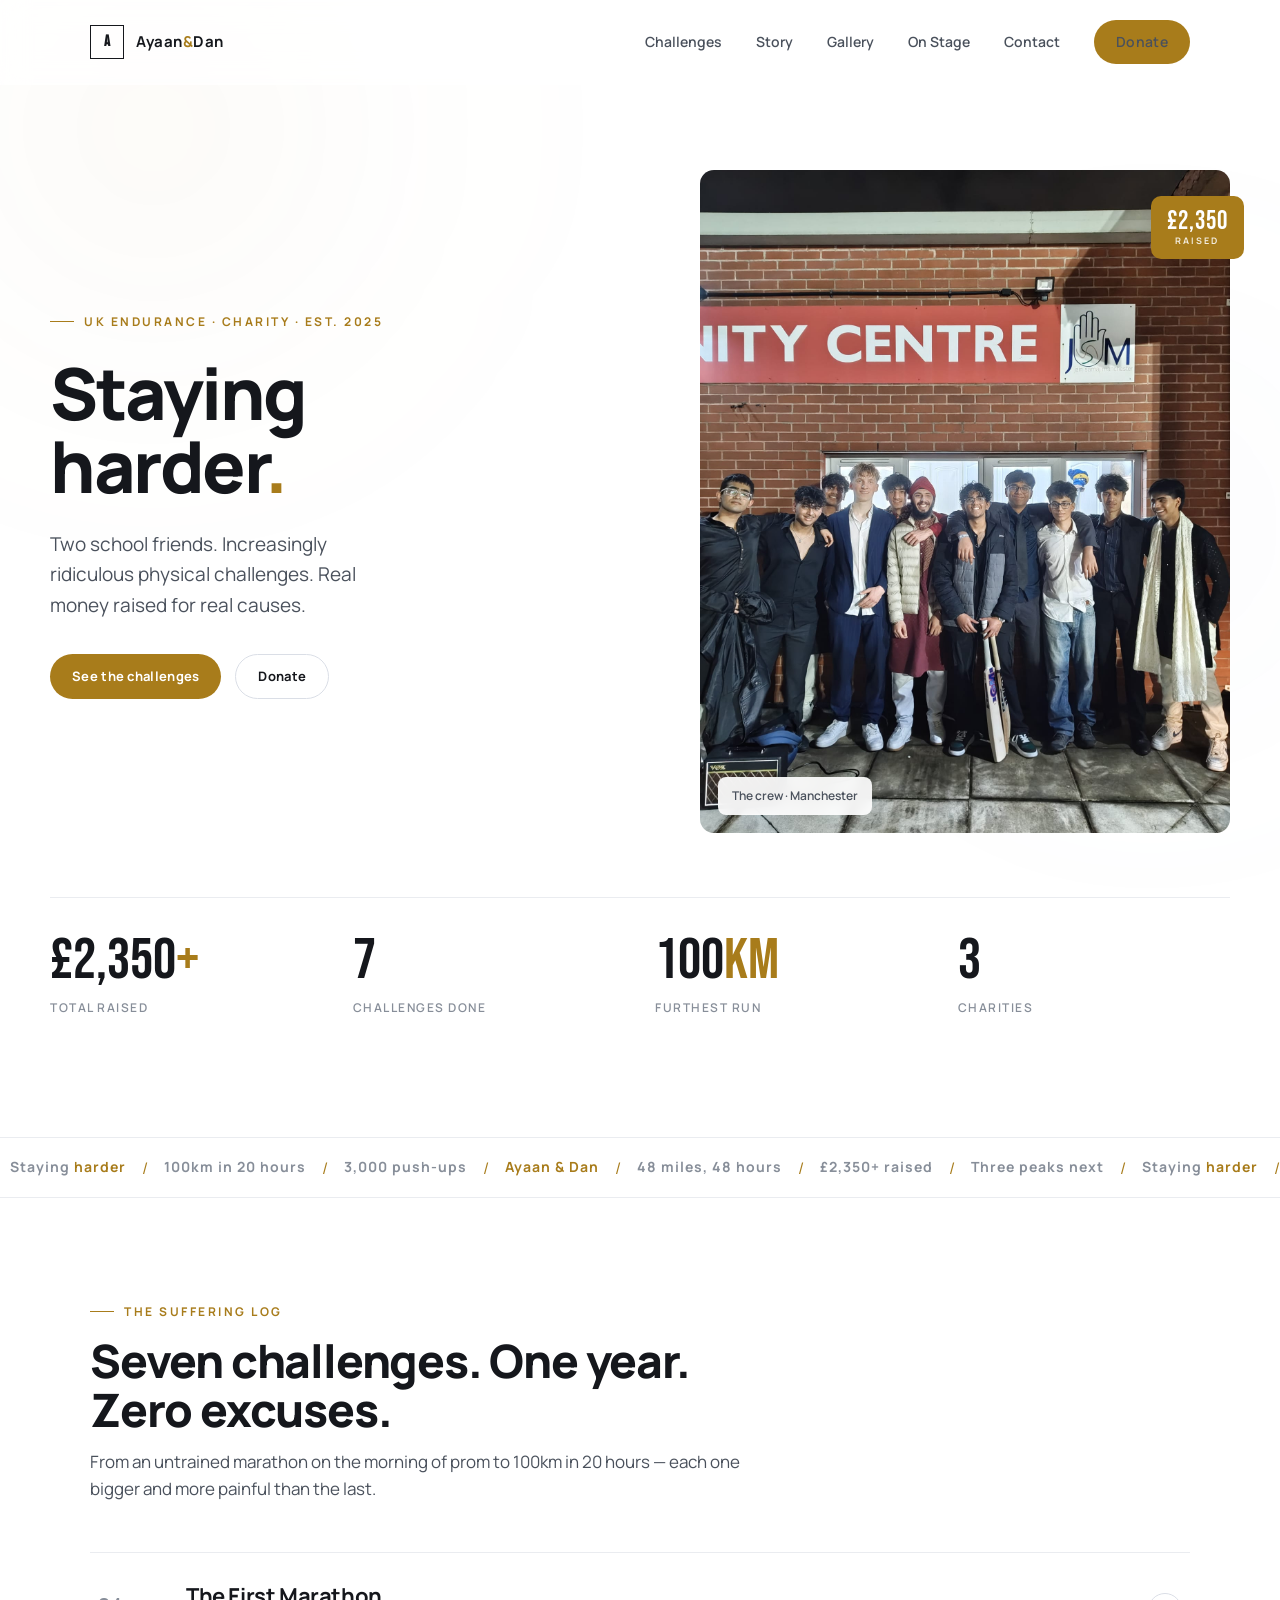
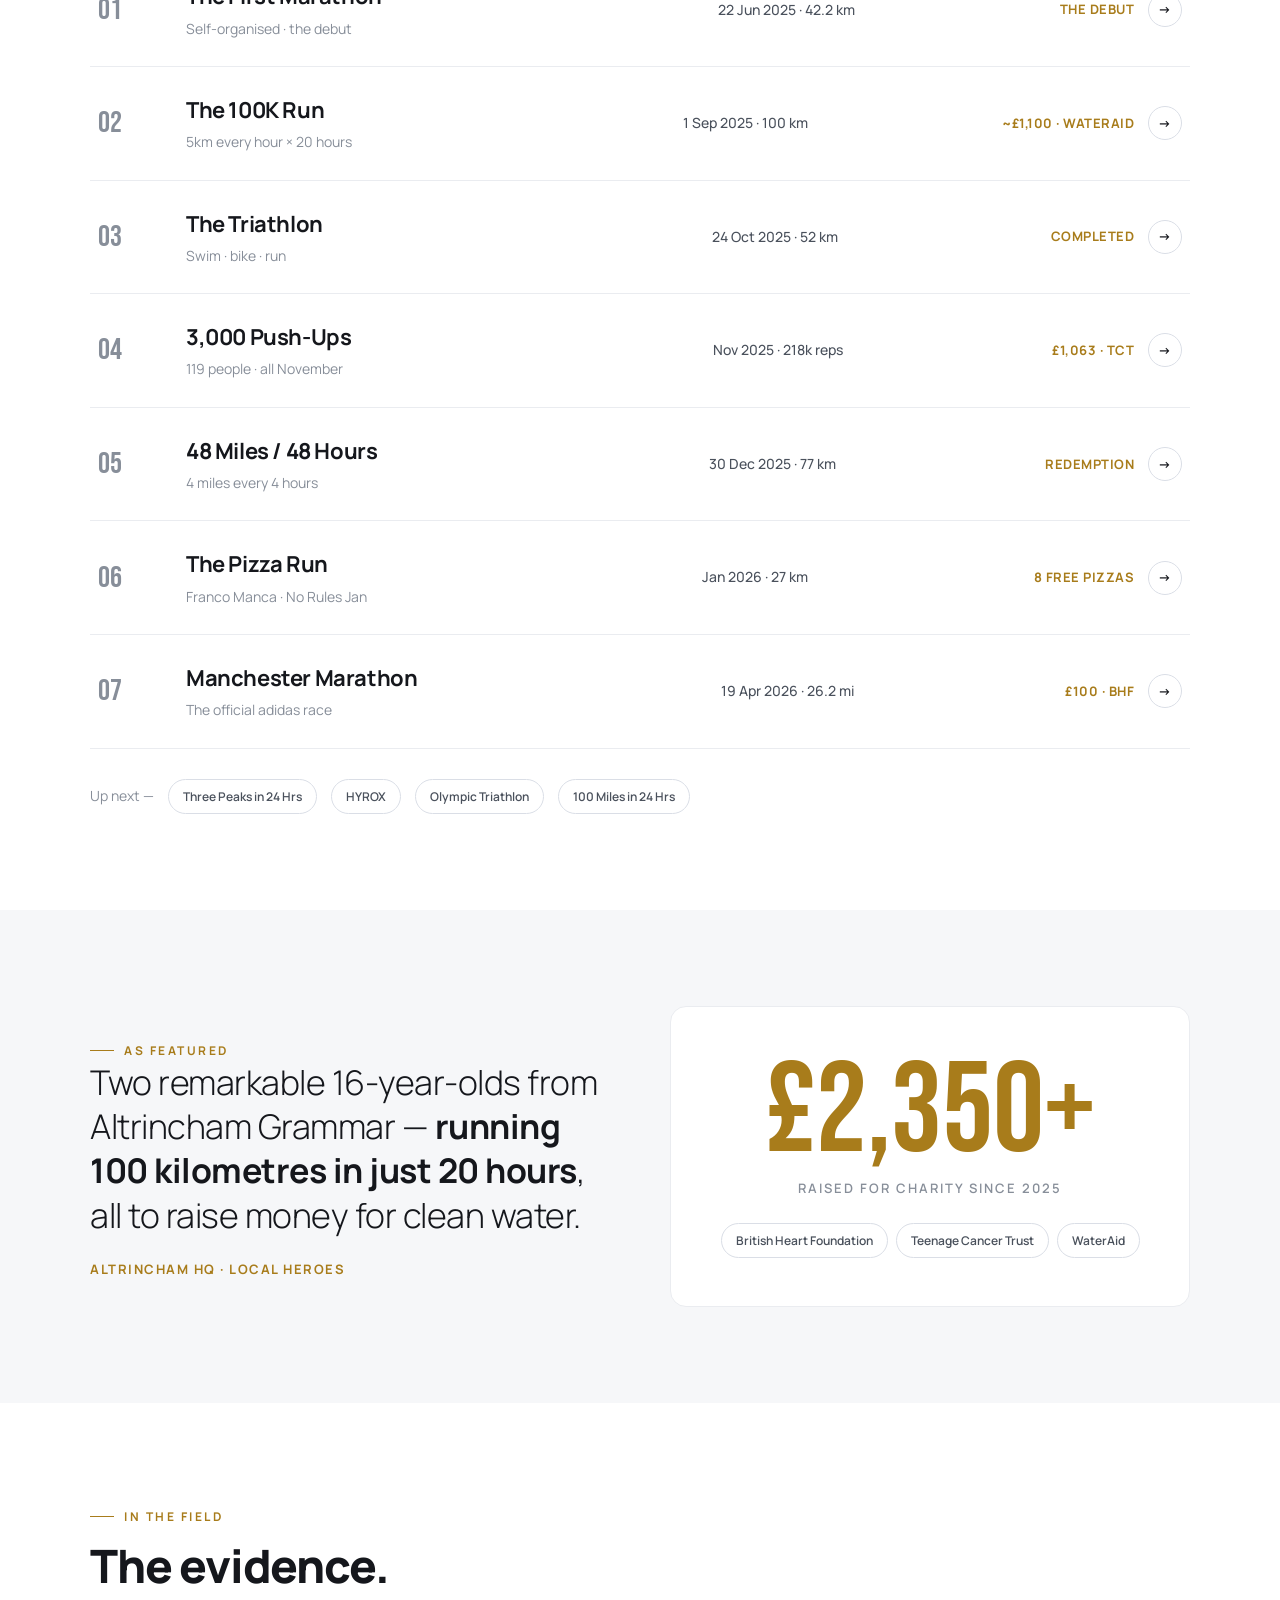
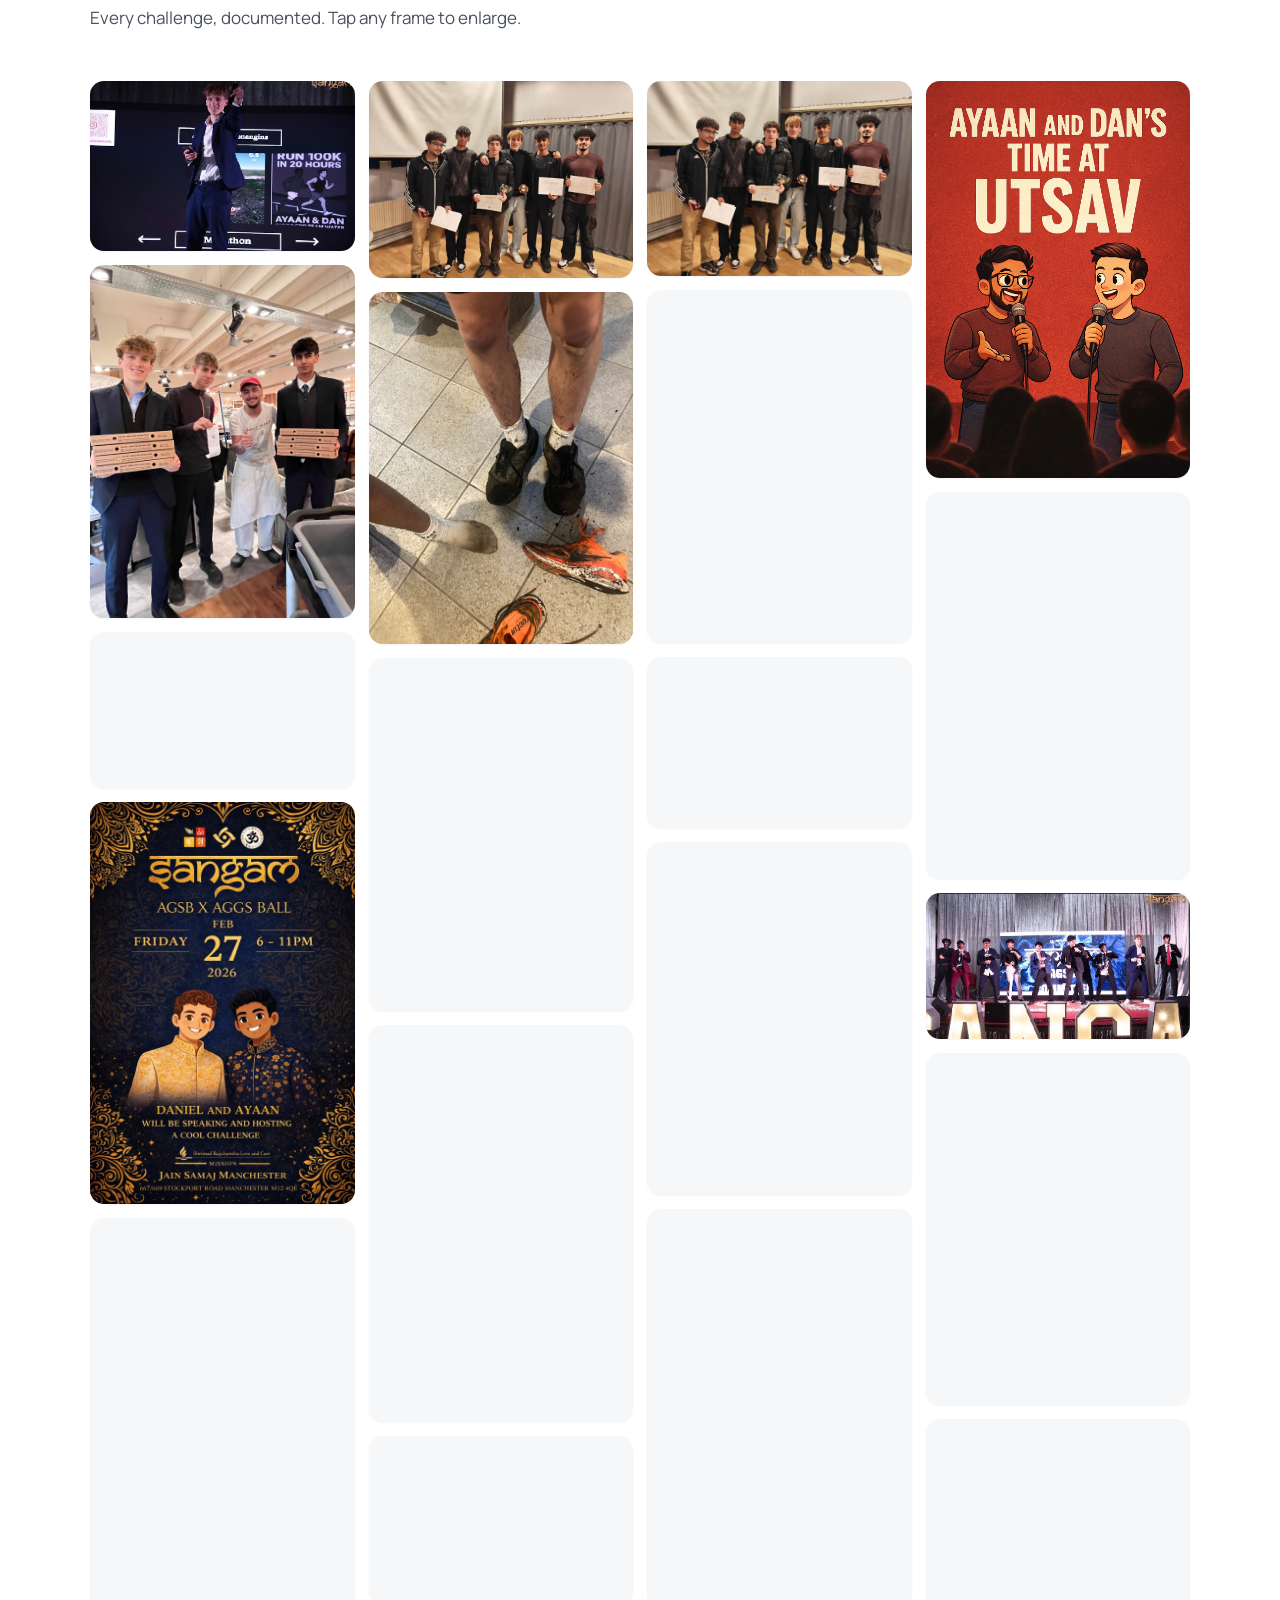
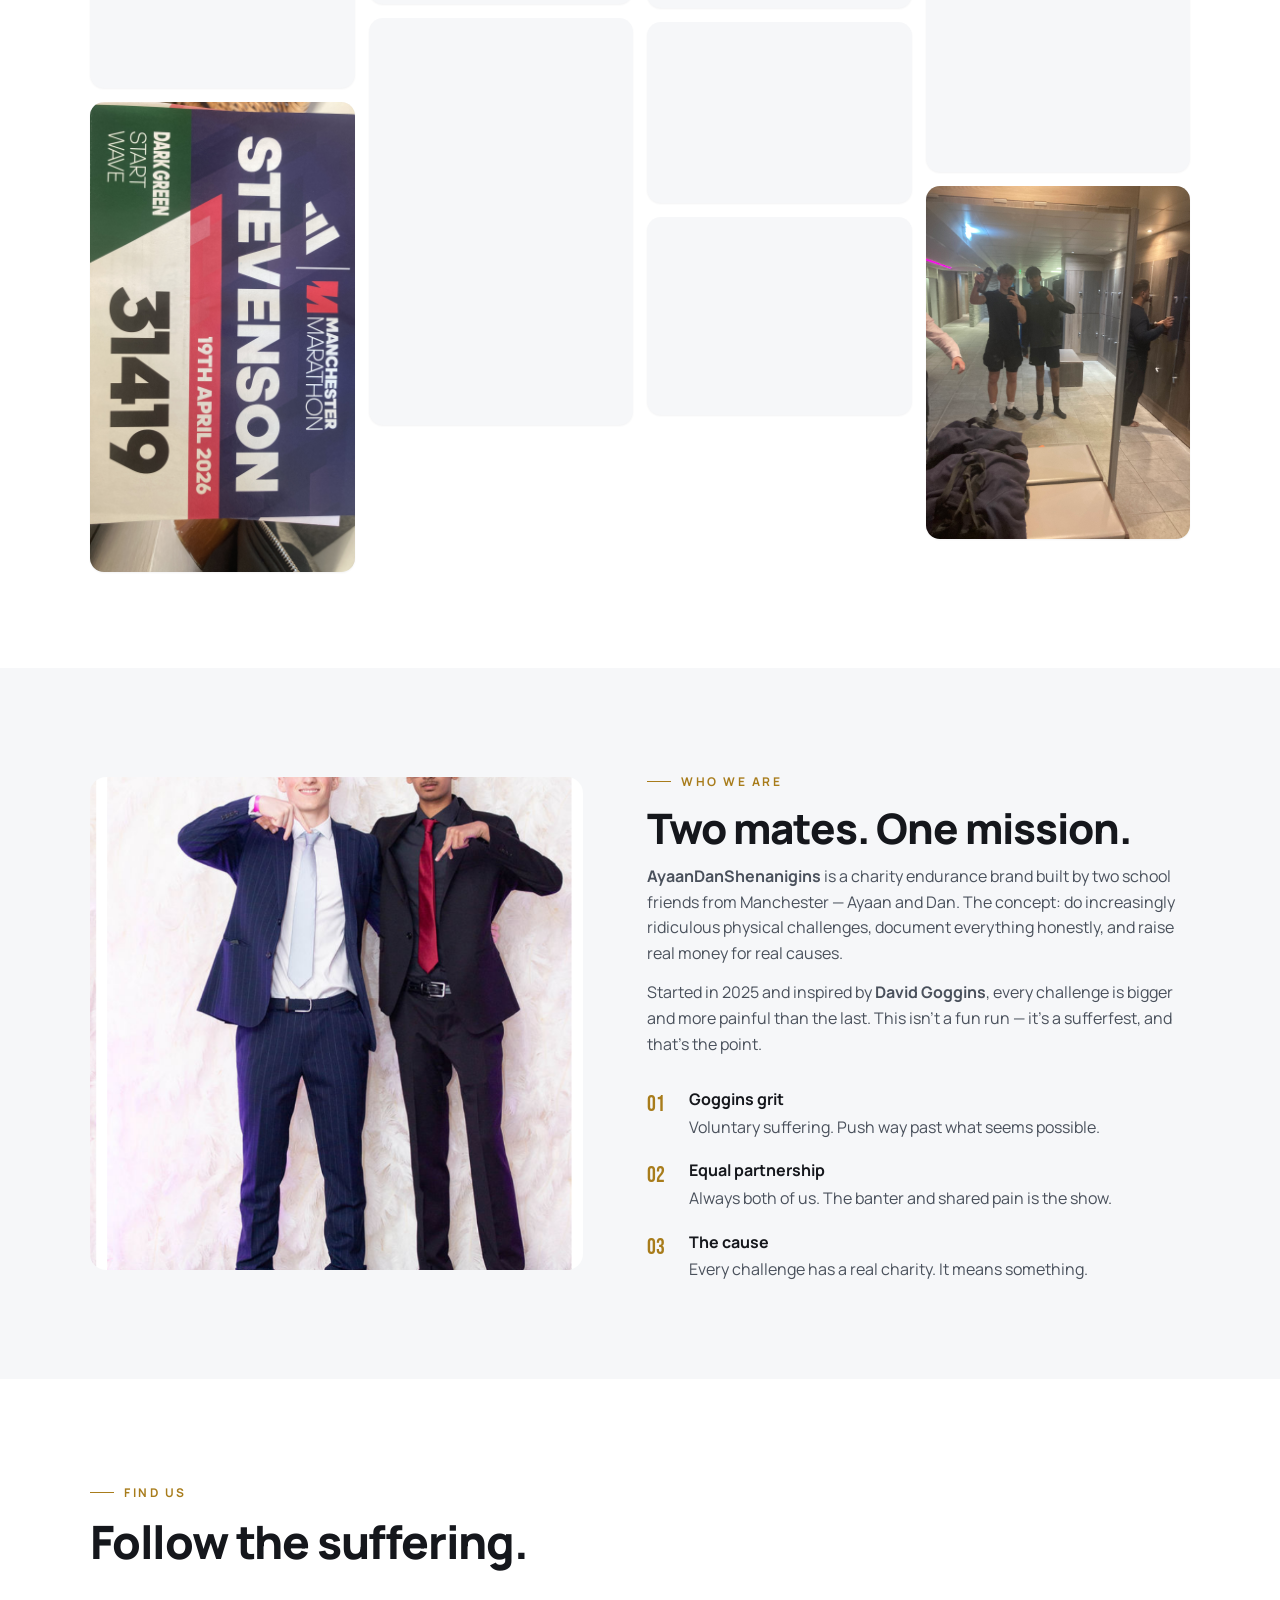
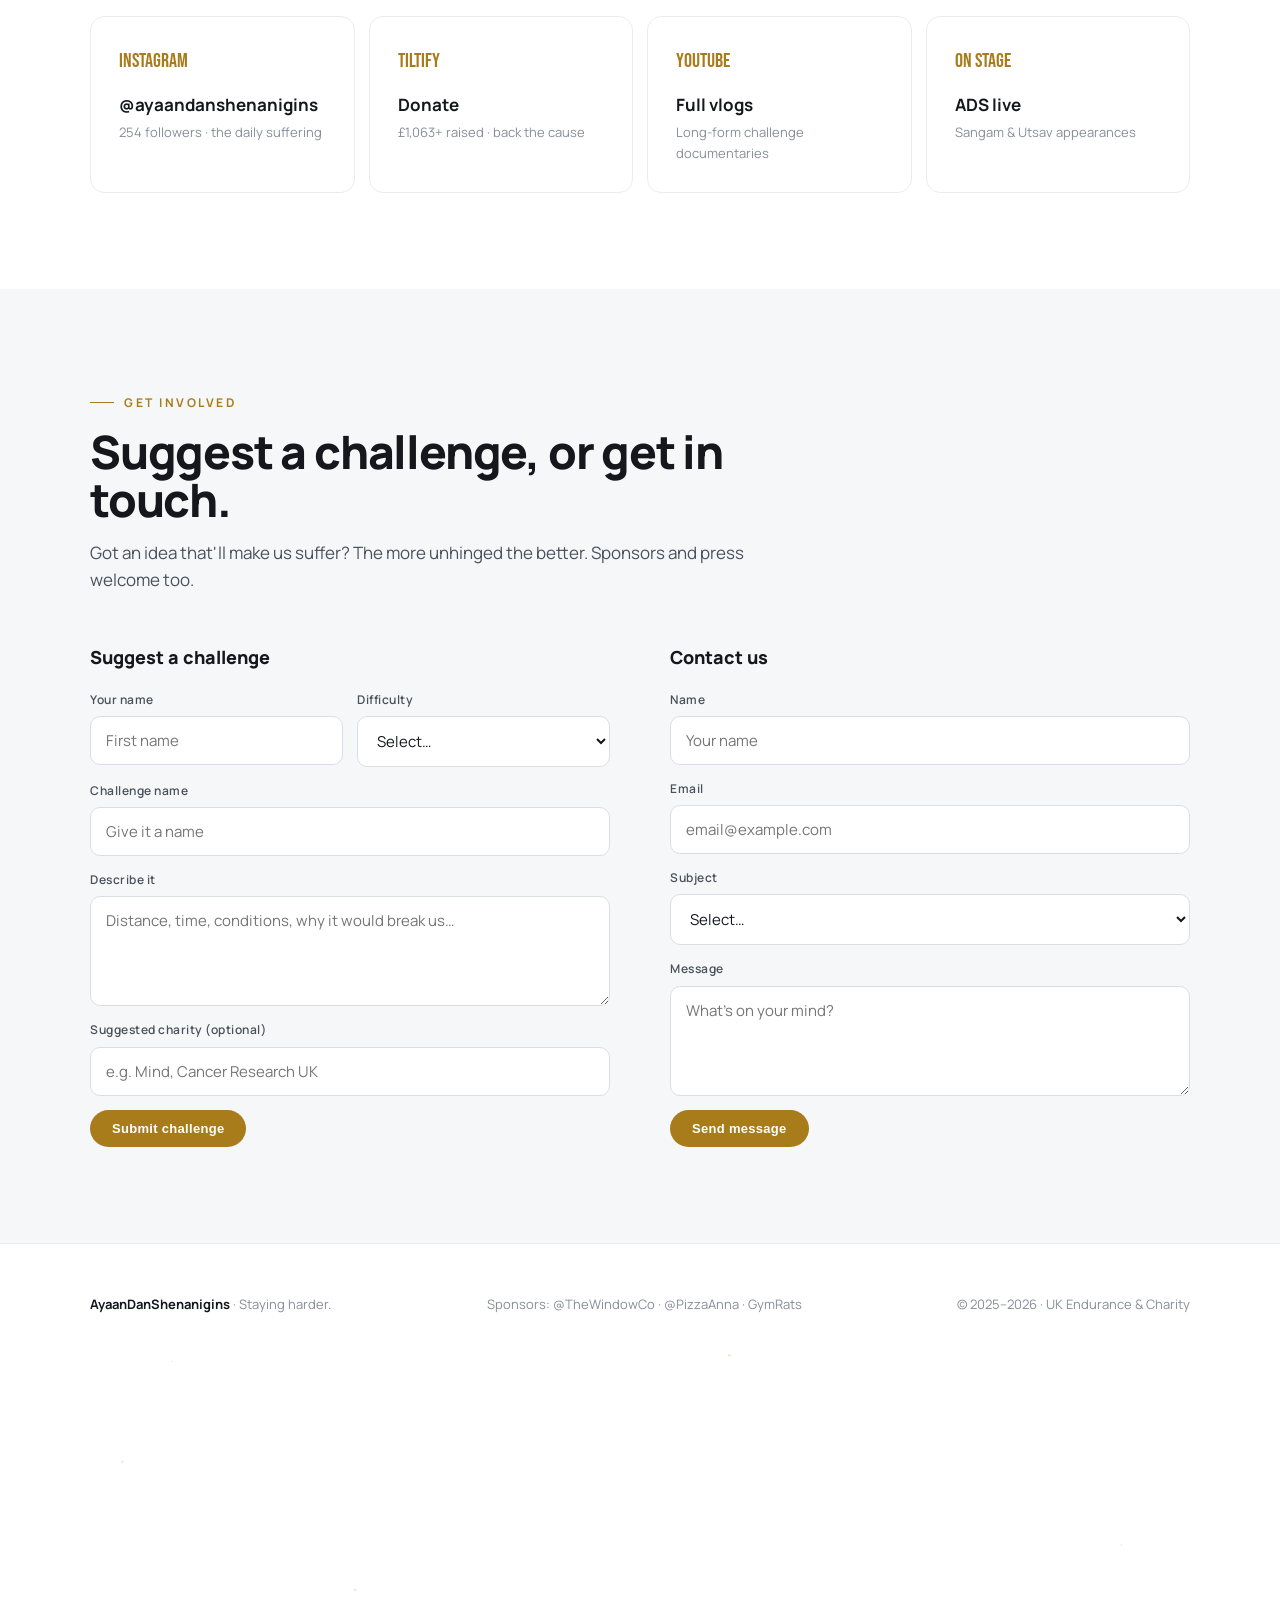
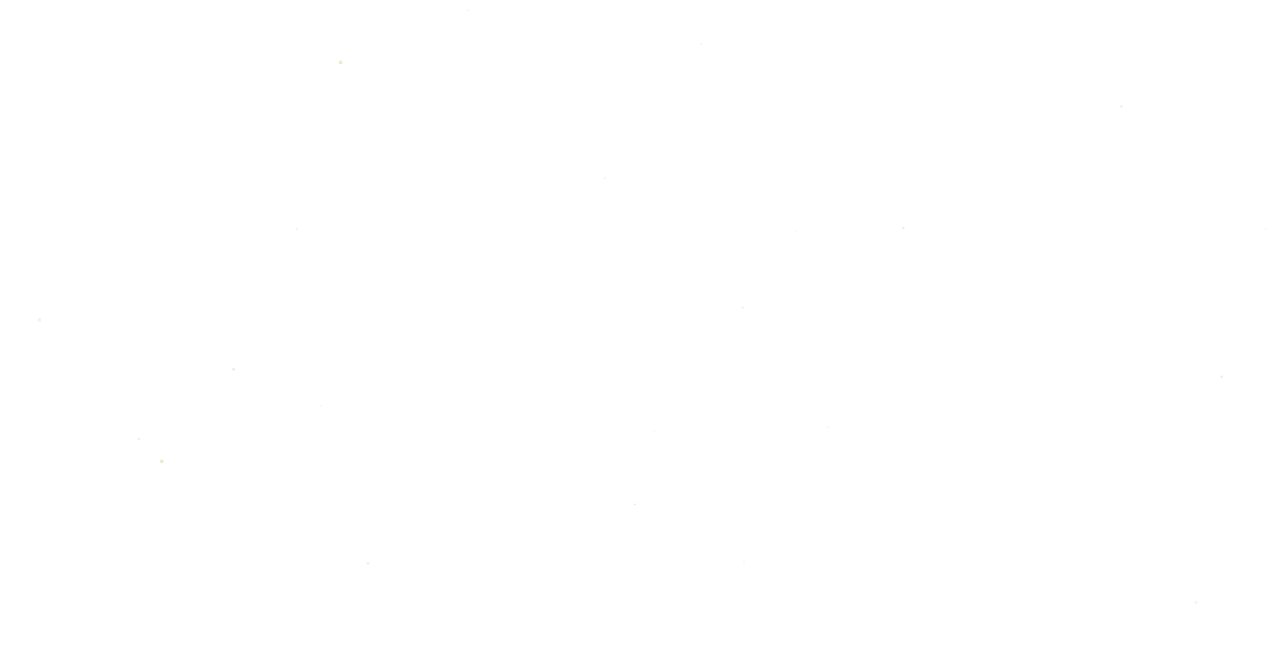
==== index.html @ bec178ed "Swap homepage hero to the group/crew photo Replace the suited 'promo' hero shot with the Manchester " ====
<!DOCTYPE html>
<html lang="en">
<head>
<meta charset="UTF-8"/>
<meta name="viewport" content="width=device-width, initial-scale=1.0"/>
<title>AyaanDanShenanigins — Staying Harder.</title>
<meta name="description" content="Two school friends taking on increasingly ridiculous endurance challenges to raise real money for charity. £2,350+ raised since 2025."/>
<meta name="theme-color" content="#FFFFFF"/>
<meta property="og:type" content="website"/>
<meta property="og:title" content="AyaanDanShenanigins — Staying Harder."/>
<meta property="og:description" content="Two mates. Increasingly ridiculous physical challenges. Real money raised for real causes."/>
<meta name="twitter:card" content="summary_large_image"/>
<link rel="icon" href="data:image/svg+xml,%3Csvg xmlns='http://www.w3.org/2000/svg' viewBox='0 0 40 40'%3E%3Crect width='40' height='40' fill='%23FFFFFF'/%3E%3Crect x='1' y='1' width='38' height='38' fill='none' stroke='%2315171C' stroke-width='2'/%3E%3Ctext x='20' y='27' font-family='Arial Black,Impact,sans-serif' font-size='15' font-weight='900' fill='%2315171C' text-anchor='middle'%3EADS%3C/text%3E%3C/svg%3E"/>
<link rel="preconnect" href="https://fonts.googleapis.com"/>
<link rel="preconnect" href="https://fonts.gstatic.com" crossorigin/>
<link href="https://fonts.googleapis.com/css2?family=Bebas+Neue&family=Manrope:wght@300;400;500;600;700;800&display=swap" rel="stylesheet"/>
<link rel="stylesheet" href="home.css"/>
</head>
<body id="top">

<div id="progress" aria-hidden="true"></div>
<div class="aurora" aria-hidden="true"><span></span><span></span></div>

<div id="lb" role="dialog" aria-modal="true" aria-label="Image viewer">
  <div id="lb-close" role="button" tabindex="0" aria-label="Close">&#10005;&nbsp; CLOSE</div>
  <img id="lb-img" src="" alt="Enlarged photo"/>
</div>

<!-- HEADER -->
<header class="hd" id="nav">
  <div class="hd-in">
    <a class="brand" href="#top"><span class="mark">A</span><b>Ayaan<em>&amp;</em>Dan</b></a>
    <nav class="nav" id="navLinks">
      <a href="#challenges">Challenges</a>
      <a href="#story">Story</a>
      <a href="#gallery">Gallery</a>
      <a href="challenges/appearances.html">On Stage</a>
      <a href="#contact">Contact</a>
      <a class="btn gold" href="https://tiltify.com/@ayaan-dan-shenanigans" target="_blank" rel="noopener">Donate</a>
    </nav>
    <button class="burger" id="navToggle" aria-label="Open menu" aria-controls="navLinks" aria-expanded="false"><span></span><span></span><span></span></button>
  </div>
</header>

<!-- HERO -->
<section class="hero wrap">
  <div class="hero-grid">
    <div class="reveal">
      <span class="eyebrow">UK Endurance &middot; Charity &middot; Est. 2025</span>
      <h1>Staying<br>harder<span class="u">.</span></h1>
      <p class="lede">Two school friends. Increasingly ridiculous physical challenges. Real money raised for real causes.</p>
      <div class="hero-cta">
        <a class="btn gold" href="#challenges">See the challenges</a>
        <a class="btn ghost" href="https://tiltify.com/@ayaan-dan-shenanigans" target="_blank" rel="noopener">Donate</a>
      </div>
    </div>
    <div class="hero-figure reveal">
      <img src="6795dfa7-bc55-44cd-89f1-da5bea7c7052.jpeg" alt="Ayaan, Dan and the crew in Manchester" style="object-position:center 22%"/>
      <span class="tag">£2,350<small>RAISED</small></span>
      <span class="cap">The crew &middot; Manchester</span>
    </div>
  </div>
  <div class="stats">
    <div class="stat reveal"><div class="stat-n">£2,350<span>+</span></div><div class="lab">Total raised</div></div>
    <div class="stat reveal"><div class="stat-n">7</div><div class="lab">Challenges done</div></div>
    <div class="stat reveal"><div class="stat-n">100<span>km</span></div><div class="lab">Furthest run</div></div>
    <div class="stat reveal"><div class="stat-n">3</div><div class="lab">Charities</div></div>
  </div>
</section>

<!-- MARQUEE -->
<div class="marquee" aria-hidden="true"><div class="marquee-track">
  <b>Staying <em>harder</em></b><span class="d">/</span><b>100km in 20 hours</b><span class="d">/</span><b>3,000 push-ups</b><span class="d">/</span><b><em>Ayaan &amp; Dan</em></b><span class="d">/</span><b>48 miles, 48 hours</b><span class="d">/</span><b>£2,350+ raised</b><span class="d">/</span><b>Three peaks next</b><span class="d">/</span>
</div></div>

<!-- CHALLENGES -->
<section class="sec" id="challenges">
  <div class="wrap">
    <div class="sec-head reveal">
      <span class="eyebrow">The suffering log</span>
      <h2>Seven challenges. One year. Zero excuses.</h2>
      <p>From an untrained marathon on the morning of prom to 100km in 20 hours — each one bigger and more painful than the last.</p>
    </div>
    <div class="cx">
      <a class="reveal" href="challenges/marathon-debut.html">
        <span class="ix">01</span>
        <span class="nm">The First Marathon<small>Self-organised &middot; the debut</small></span>
        <span class="meta">22 Jun 2025 &middot; 42.2 km</span>
        <span class="res">The debut <span class="arrow">&rarr;</span></span>
        <span class="thumb"><img src="IMG_1406.png" alt=""/></span>
      </a>
      <a class="reveal" href="challenges/100k.html">
        <span class="ix">02</span>
        <span class="nm">The 100K Run<small>5km every hour &times; 20 hours</small></span>
        <span class="meta">1 Sep 2025 &middot; 100 km</span>
        <span class="res">~£1,100 &middot; WaterAid <span class="arrow">&rarr;</span></span>
        <span class="thumb"><img src="IMG_1554.jpeg" alt=""/></span>
      </a>
      <a class="reveal" href="challenges/triathlon.html">
        <span class="ix">03</span>
        <span class="nm">The Triathlon<small>Swim &middot; bike &middot; run</small></span>
        <span class="meta">24 Oct 2025 &middot; 52 km</span>
        <span class="res">Completed <span class="arrow">&rarr;</span></span>
        <span class="thumb"><img src="IMG_1619.jpeg" alt=""/></span>
      </a>
      <a class="reveal" href="challenges/push-ups.html">
        <span class="ix">04</span>
        <span class="nm">3,000 Push-Ups<small>119 people &middot; all November</small></span>
        <span class="meta">Nov 2025 &middot; 218k reps</span>
        <span class="res">£1,063 &middot; TCT <span class="arrow">&rarr;</span></span>
        <span class="thumb"><img src="IMG_2142.jpeg" alt=""/></span>
      </a>
      <a class="reveal" href="challenges/48-48.html">
        <span class="ix">05</span>
        <span class="nm">48 Miles / 48 Hours<small>4 miles every 4 hours</small></span>
        <span class="meta">30 Dec 2025 &middot; 77 km</span>
        <span class="res">Redemption <span class="arrow">&rarr;</span></span>
        <span class="thumb"><img src="IMG_0442.jpeg" alt=""/></span>
      </a>
      <a class="reveal" href="challenges/pizza-run.html">
        <span class="ix">06</span>
        <span class="nm">The Pizza Run<small>Franco Manca &middot; No Rules Jan</small></span>
        <span class="meta">Jan 2026 &middot; 27 km</span>
        <span class="res">8 free pizzas <span class="arrow">&rarr;</span></span>
        <span class="thumb"><img src="e0bea713-c0f3-4ed7-aa87-e80d5e2e9841.jpeg" alt=""/></span>
      </a>
      <a class="reveal" href="challenges/manchester-marathon.html">
        <span class="ix">07</span>
        <span class="nm">Manchester Marathon<small>The official adidas race</small></span>
        <span class="meta">19 Apr 2026 &middot; 26.2 mi</span>
        <span class="res">£100 &middot; BHF <span class="arrow">&rarr;</span></span>
        <span class="thumb"><img src="F821C28A-622C-42DB-A813-5787C4D43BB2.jpeg" alt=""/></span>
      </a>
    </div>
    <div class="cx-foot reveal">
      <span>Up next &mdash;</span>
      <span class="pill">Three Peaks in 24 Hrs</span>
      <span class="pill">HYROX</span>
      <span class="pill">Olympic Triathlon</span>
      <span class="pill">100 Miles in 24 Hrs</span>
    </div>
  </div>
</section>

<!-- PRESS / RAISED -->
<section class="sec alt" id="press">
  <div class="wrap">
    <div class="feature">
      <div class="reveal">
        <span class="eyebrow">As featured</span>
        <p class="quote">Two remarkable 16-year-olds from Altrincham Grammar &mdash; <b>running 100 kilometres in just 20 hours</b>, all to raise money for clean water.</p>
        <div class="src">Altrincham HQ &middot; Local Heroes</div>
      </div>
      <div class="big reveal">
        <div class="n stat-n">£2,350<span>+</span></div>
        <div class="l">Raised for charity since 2025</div>
        <div class="charities">
          <span class="pill">British Heart Foundation</span>
          <span class="pill">Teenage Cancer Trust</span>
          <span class="pill">WaterAid</span>
        </div>
      </div>
    </div>
  </div>
</section>

<!-- GALLERY -->
<section class="sec" id="gallery">
  <div class="wrap">
    <div class="sec-head reveal"><span class="eyebrow">In the field</span><h2>The evidence.</h2><p>Every challenge, documented. Tap any frame to enlarge.</p></div>
    <div class="gal">
      <figure class="cg reveal"><img src="IMG_2143.jpeg" alt="Presenting the 100K story on stage" loading="lazy" decoding="async"/><figcaption class="gl">Telling the 100K story</figcaption></figure>
      <figure class="cg reveal"><img src="e0bea713-c0f3-4ed7-aa87-e80d5e2e9841.jpeg" alt="Holding eight pizza boxes" loading="lazy" decoding="async"/><figcaption class="gl">Eight pizzas, earned</figcaption></figure>
      <figure class="cg reveal"><img src="IMG_2140.jpeg" alt="On stage at an appearance" loading="lazy" decoding="async"/><figcaption class="gl">On stage</figcaption></figure>
      <figure class="cg reveal"><img src="IMG_0783.jpeg" alt="Sangam Ball poster featuring Daniel and Ayaan" loading="lazy" decoding="async"/><figcaption class="gl">Sangam Ball</figcaption></figure>
      <figure class="cg reveal"><img src="5E600DAB-D5FB-44A5-92DC-9AD30840ACBF.jpeg" alt="Drinks and fuel for the 100K run" loading="lazy" decoding="async"/><figcaption class="gl">Fuel for 20 hours</figcaption></figure>
      <figure class="cg reveal"><img src="F821C28A-622C-42DB-A813-5787C4D43BB2.jpeg" alt="Manchester Marathon 2026" loading="lazy" decoding="async"/><figcaption class="gl">Manchester Marathon 2026</figcaption></figure>
      <figure class="cg reveal"><img src="IMG_2147.jpeg" alt="Holding certificates at the awards" loading="lazy" decoding="async"/><figcaption class="gl">Certificates earned</figcaption></figure>
      <figure class="cg reveal"><img src="IMG_1945.jpeg" alt="Still standing 48 hours in" loading="lazy" decoding="async"/><figcaption class="gl">Still standing, 48 hours in</figcaption></figure>
      <figure class="cg reveal"><img src="fd41386c-3e61-4154-81a4-409901e27c0b.jpeg" alt="Franco Manca sourdough pizza" loading="lazy" decoding="async"/><figcaption class="gl">Franco Manca sourdough</figcaption></figure>
      <figure class="cg reveal"><img src="3E3F32AD-120D-401D-9B47-242C0DF1237B.png" alt="Poster — run 25km for free pizza" loading="lazy" decoding="async"/><figcaption class="gl">25km for free pizza</figcaption></figure>
      <figure class="cg reveal"><img src="IMG_2142.jpeg" alt="Centre stage, interviewed" loading="lazy" decoding="async"/><figcaption class="gl">Centre stage</figcaption></figure>
      <figure class="cg reveal"><img src="IMG_2150.jpeg" alt="Strava — 100.18km logged" loading="lazy" decoding="async"/><figcaption class="gl">100.18 km &mdash; the proof</figcaption></figure>
      <figure class="cg reveal"><img src="IMG_0448.jpeg" alt="Awards night" loading="lazy" decoding="async"/><figcaption class="gl">Awards night</figcaption></figure>
      <figure class="cg reveal"><img src="e3917e19-86ef-4c2a-b2d6-0c6585b91cc7.jpeg" alt="Suited up at the venue" loading="lazy" decoding="async"/><figcaption class="gl">Suited up</figcaption></figure>
      <figure class="cg reveal"><img src="IMG_2141.jpeg" alt="How it started — telling the story" loading="lazy" decoding="async"/><figcaption class="gl">How it started</figcaption></figure>
      <figure class="cg reveal"><img src="IMG_1948.jpeg" alt="A fuel stop mid-challenge" loading="lazy" decoding="async"/><figcaption class="gl">Fuel stop</figcaption></figure>
      <figure class="cg reveal"><img src="IMG_0442.jpeg" alt="Poster — 48 miles in 48 hours" loading="lazy" decoding="async"/><figcaption class="gl">48 miles / 48 hours</figcaption></figure>
      <figure class="cg reveal"><img src="IMG_2144.jpeg" alt="Talking through future plans" loading="lazy" decoding="async"/><figcaption class="gl">Eyes on what&rsquo;s next</figcaption></figure>
      <figure class="cg reveal"><img src="167ec0a8-5004-494a-86db-10a418039b56.jpeg" alt="Up on the big screen" loading="lazy" decoding="async"/><figcaption class="gl">Big-screen moment</figcaption></figure>
      <figure class="cg reveal"><img src="1C7F74CB-A705-42E4-82A1-2D09345DA514.png" alt="Poster — Ayaan and Dan's time at Utsav" loading="lazy" decoding="async"/><figcaption class="gl">Time at Utsav</figcaption></figure>
      <figure class="cg reveal"><img src="IMG_1891.jpeg" alt="Strava — 48 miles logged" loading="lazy" decoding="async"/><figcaption class="gl">48 miles, logged</figcaption></figure>
      <figure class="cg reveal"><img src="IMG_2145.jpeg" alt="The line-up on stage" loading="lazy" decoding="async"/><figcaption class="gl">The line-up</figcaption></figure>
      <figure class="cg reveal"><img src="IMG_1942.jpeg" alt="Out running into the night" loading="lazy" decoding="async"/><figcaption class="gl">Into the night</figcaption></figure>
      <figure class="cg reveal"><img src="IMG_1554.jpeg" alt="Behind the scenes filming" loading="lazy" decoding="async"/><figcaption class="gl">Behind the scenes</figcaption></figure>
      <figure class="cg reveal"><img src="IMG_1619.jpeg" alt="Cameras rolling on the triathlon" loading="lazy" decoding="async"/><figcaption class="gl">Rolling cameras</figcaption></figure>
    </div>
  </div>
</section>

<!-- STORY / ABOUT -->
<section class="sec alt" id="story">
  <div class="wrap">
    <div class="about">
      <img class="reveal" src="IMG_1407.png" alt="Ayaan and Dan"/>
      <div class="reveal">
        <span class="eyebrow">Who we are</span>
        <h2>Two mates. One mission.</h2>
        <p><strong>AyaanDanShenanigins</strong> is a charity endurance brand built by two school friends from Manchester &mdash; Ayaan and Dan. The concept: do increasingly ridiculous physical challenges, document everything honestly, and raise real money for real causes.</p>
        <p>Started in 2025 and inspired by <strong>David Goggins</strong>, every challenge is bigger and more painful than the last. This isn't a fun run &mdash; it's a sufferfest, and that's the point.</p>
        <div class="pillars">
          <div class="pil"><div class="pn">01</div><div><h4>Goggins grit</h4><p>Voluntary suffering. Push way past what seems possible.</p></div></div>
          <div class="pil"><div class="pn">02</div><div><h4>Equal partnership</h4><p>Always both of us. The banter and shared pain is the show.</p></div></div>
          <div class="pil"><div class="pn">03</div><div><h4>The cause</h4><p>Every challenge has a real charity. It means something.</p></div></div>
        </div>
      </div>
    </div>
  </div>
</section>

<!-- FOLLOW -->
<section class="sec" id="follow">
  <div class="wrap">
    <div class="sec-head reveal"><span class="eyebrow">Find us</span><h2>Follow the suffering.</h2></div>
    <div class="follow">
      <a class="fcard reveal" href="https://instagram.com/ayaandanshenanigins" target="_blank" rel="noopener"><div class="ic">Instagram</div><h4>@ayaandanshenanigins</h4><p>254 followers &middot; the daily suffering</p></a>
      <a class="fcard reveal" href="https://tiltify.com/@ayaan-dan-shenanigans" target="_blank" rel="noopener"><div class="ic">Tiltify</div><h4>Donate</h4><p>£1,063+ raised &middot; back the cause</p></a>
      <a class="fcard reveal" href="https://youtube.com/@ayaandanshenanigins" target="_blank" rel="noopener"><div class="ic">YouTube</div><h4>Full vlogs</h4><p>Long-form challenge documentaries</p></a>
      <a class="fcard reveal" href="challenges/appearances.html"><div class="ic">On stage</div><h4>ADS live</h4><p>Sangam &amp; Utsav appearances</p></a>
    </div>
  </div>
</section>

<!-- CONTACT + SUGGEST -->
<section class="sec alt" id="contact">
  <div class="wrap">
    <div class="sec-head reveal"><span class="eyebrow">Get involved</span><h2>Suggest a challenge, or get in touch.</h2><p>Got an idea that'll make us suffer? The more unhinged the better. Sponsors and press welcome too.</p></div>
    <div class="forms">
      <form class="reveal" id="suggestForm" novalidate>
        <h4 style="font-weight:800;margin-bottom:18px;font-size:18px">Suggest a challenge</h4>
        <div class="row2">
          <div class="field"><label for="sn">Your name</label><input id="sn" name="name" type="text" placeholder="First name" autocomplete="given-name"/></div>
          <div class="field"><label for="sd">Difficulty</label><select id="sd" name="difficulty"><option value="">Select…</option><option>Painful (warm-up tier)</option><option>Brutal (proper challenge)</option><option>Disgusting (Goggins tier)</option><option>Actually impossible</option></select></div>
        </div>
        <div class="field"><label for="st">Challenge name</label><input id="st" name="challenge" type="text" placeholder="Give it a name" required/></div>
        <div class="field"><label for="sb">Describe it</label><textarea id="sb" name="description" placeholder="Distance, time, conditions, why it would break us…" required></textarea></div>
        <div class="field"><label for="sc">Suggested charity (optional)</label><input id="sc" name="charity" type="text" placeholder="e.g. Mind, Cancer Research UK"/></div>
        <button class="btn gold" type="submit">Submit challenge</button>
        <div class="success" id="suc-s" role="status">Challenge submitted — your email app should open to send it our way.</div>
      </form>
      <form class="reveal" id="contactForm" novalidate>
        <h4 style="font-weight:800;margin-bottom:18px;font-size:18px">Contact us</h4>
        <div class="field"><label for="cn">Name</label><input id="cn" name="name" type="text" placeholder="Your name" autocomplete="name" required/></div>
        <div class="field"><label for="ce">Email</label><input id="ce" name="email" type="email" placeholder="email@example.com" autocomplete="email" required/></div>
        <div class="field"><label for="cs">Subject</label><select id="cs" name="subject"><option value="">Select…</option><option>Sponsorship enquiry</option><option>Press / media</option><option>Charity partnership</option><option>General message</option></select></div>
        <div class="field"><label for="cm">Message</label><textarea id="cm" name="message" placeholder="What's on your mind?" required></textarea></div>
        <button class="btn gold" type="submit">Send message</button>
        <div class="success" id="suc-c" role="status">Message ready — your email app should open to send it.</div>
      </form>
    </div>
  </div>
</section>

<!-- FOOTER -->
<footer class="ft">
  <div class="wrap ft-in">
    <div><b>AyaanDanShenanigins</b> &middot; Staying harder.</div>
    <div>Sponsors: @TheWindowCo &middot; @PizzaAnna &middot; GymRats</div>
    <div>&copy; 2025–2026 &middot; UK Endurance &amp; Charity</div>
  </div>
</footer>

<button id="toTop" aria-label="Back to top">
  <svg width="18" height="18" viewBox="0 0 24 24" fill="none" stroke="currentColor" stroke-width="2.5" stroke-linecap="round" stroke-linejoin="round"><path d="M12 19V5M5 12l7-7 7 7"/></svg>
</button>

<script src="app.js" defer></script>
</body>
</html>
---- home.css ----
/* =====================================================================
   ADS — editorial / premium homepage  (self-contained, brand-new design)
   ===================================================================== */
:root{
  --bg:#FFFFFF; --soft:#F6F7F9; --panel:#FBFBFC;
  --ink:#15171C; --ink-2:#4A515C; --ink-3:#878E99;
  --line:#EAECF0; --line-2:#DADEE6;
  --gold:#A87C1B; --gold-2:#C2922A; --gold-wash:#F5EFE2;
}
*,*::before,*::after{box-sizing:border-box;margin:0;padding:0}
html{scroll-behavior:smooth;-webkit-text-size-adjust:100%}
body{
  background:var(--bg);color:var(--ink);
  font-family:'Manrope',system-ui,sans-serif;font-weight:400;line-height:1.6;
  overflow-x:hidden;-webkit-font-smoothing:antialiased;
}
img{display:block;max-width:100%;image-orientation:from-image}
a{color:inherit;text-decoration:none}
.num{font-family:'Bebas Neue',sans-serif;font-weight:400;letter-spacing:.5px}
.wrap{max-width:1180px;margin:0 auto;padding:0 40px}
.eyebrow{font-size:12px;font-weight:700;letter-spacing:2.5px;text-transform:uppercase;color:var(--gold);display:inline-flex;align-items:center;gap:10px}
.eyebrow::before{content:'';width:24px;height:1px;background:var(--gold)}

/* progress + motion bits */
#progress{position:fixed;top:0;left:0;height:2px;width:0;z-index:300;background:var(--gold);transition:width .1s linear}
.aurora{position:fixed;inset:0;z-index:-2;overflow:hidden;pointer-events:none}
.aurora span{position:absolute;border-radius:50%;filter:blur(120px);mix-blend-mode:multiply;opacity:.5}
.aurora span:nth-child(1){width:48vw;height:48vw;left:-12vw;top:-14vw;background:radial-gradient(circle,rgba(168,124,27,.10),transparent 70%)}
.aurora span:nth-child(2){width:40vw;height:40vw;right:-10vw;top:30vh;background:radial-gradient(circle,rgba(120,140,180,.08),transparent 70%)}

/* ---------- HEADER ---------- */
.hd{position:fixed;top:0;left:0;right:0;z-index:200;background:rgba(255,255,255,.72);backdrop-filter:blur(14px);border-bottom:1px solid transparent;transition:padding .25s,background .25s,border-color .25s}
.hd.compact{background:rgba(255,255,255,.92);border-color:var(--line);box-shadow:0 6px 30px rgba(20,27,38,.05)}
.hd-in{display:flex;align-items:center;justify-content:space-between;padding:20px 40px;max-width:1180px;margin:0 auto}
.brand{display:flex;align-items:center;gap:12px;font-weight:800;letter-spacing:.5px}
.brand .mark{width:34px;height:34px;border:1.5px solid var(--ink);display:grid;place-items:center;font-family:'Bebas Neue';font-size:15px;letter-spacing:1px}
.brand b{font-size:15px}.brand b em{color:var(--gold);font-style:normal}
.nav{display:flex;align-items:center;gap:34px}
.nav a{font-size:14px;font-weight:600;color:var(--ink-2);transition:color .2s}
.nav a:hover{color:var(--ink)}
.btn{display:inline-flex;align-items:center;gap:8px;font-size:13px;font-weight:700;letter-spacing:.3px;background:var(--ink);color:#fff;padding:11px 22px;border-radius:100px;border:0;cursor:pointer;transition:transform .15s,background .2s}
.btn:hover{background:#000;transform:translateY(-1px)}
.btn.gold{background:var(--gold)}.btn.gold:hover{background:var(--gold-2)}
.btn.ghost{background:transparent;color:var(--ink);border:1px solid var(--line-2)}
.btn.ghost:hover{background:var(--soft)}
.burger{display:none;flex-direction:column;gap:5px;width:42px;height:42px;align-items:center;justify-content:center;background:none;border:0;cursor:pointer}
.burger span{width:20px;height:2px;background:var(--ink);transition:.3s}
.burger[aria-expanded="true"] span:nth-child(1){transform:translateY(7px) rotate(45deg)}
.burger[aria-expanded="true"] span:nth-child(2){opacity:0}
.burger[aria-expanded="true"] span:nth-child(3){transform:translateY(-7px) rotate(-45deg)}

/* ---------- HERO ---------- */
.hero{padding:170px 0 90px}
.hero-grid{display:grid;grid-template-columns:1.05fr .95fr;gap:64px;align-items:center}
.hero h1{font-size:clamp(44px,5.6vw,82px);line-height:1.02;letter-spacing:-2.5px;font-weight:800;margin:26px 0 0}
.hero h1 .thin{font-weight:300;color:var(--ink-2)}
.hero h1 .u{color:var(--gold)}
.hero .lede{font-size:19px;color:var(--ink-2);max-width:30ch;margin-top:26px;font-weight:400}
.hero-cta{display:flex;gap:14px;margin-top:34px;flex-wrap:wrap}
.hero-figure{position:relative}
.hero-figure img{width:100%;aspect-ratio:4/5;object-fit:cover;border-radius:14px;object-position:center 25%}
.hero-figure .cap{position:absolute;left:18px;bottom:18px;background:rgba(255,255,255,.92);backdrop-filter:blur(6px);padding:9px 14px;border-radius:8px;font-size:12px;font-weight:600;color:var(--ink-2)}
.hero-figure .tag{position:absolute;right:-14px;top:26px;background:var(--gold);color:#fff;font-family:'Bebas Neue';font-size:26px;letter-spacing:1px;padding:14px 16px;border-radius:10px;line-height:.9;text-align:center}
.hero-figure .tag small{display:block;font-family:'Manrope';font-size:9px;font-weight:700;letter-spacing:2px;opacity:.85;margin-top:4px}

/* stat row */
.stats{display:grid;grid-template-columns:repeat(4,1fr);gap:30px;border-top:1px solid var(--line);margin-top:64px;padding-top:34px}
.stat .stat-n{font-family:'Bebas Neue';font-size:clamp(40px,5vw,58px);line-height:1;color:var(--ink)}
.stat .stat-n span{color:var(--gold)}
.stat .lab{font-size:12px;font-weight:600;letter-spacing:1.5px;text-transform:uppercase;color:var(--ink-3);margin-top:8px}

/* ---------- MARQUEE ---------- */
.marquee{overflow:hidden;border-top:1px solid var(--line);border-bottom:1px solid var(--line);padding:16px 0;margin-top:30px}
.marquee-track{display:inline-flex;white-space:nowrap;animation:scrollx 34s linear infinite;will-change:transform}
.marquee:hover .marquee-track{animation-play-state:paused}
.marquee b{font-size:14px;font-weight:700;letter-spacing:1px;color:var(--ink-3);padding:0 10px}
.marquee b em{color:var(--gold);font-style:normal}
.marquee .d{color:var(--gold);padding:0 6px}
@keyframes scrollx{to{transform:translateX(-50%)}}

/* ---------- SECTION HEAD ---------- */
.sec{padding:96px 0}
.sec.alt{background:var(--soft)}
.sec-head{max-width:680px;margin-bottom:50px}
.sec-head h2{font-size:clamp(30px,3.6vw,46px);letter-spacing:-1.2px;font-weight:800;line-height:1.05;margin-top:16px}
.sec-head p{color:var(--ink-2);margin-top:14px;font-size:17px}

/* ---------- CHALLENGE INDEX ---------- */
.cx{border-top:1px solid var(--line)}
.cx a{display:grid;grid-template-columns:64px 1.6fr 1fr auto;gap:24px;align-items:center;padding:26px 8px;border-bottom:1px solid var(--line);position:relative;transition:padding .25s,background .25s}
.cx a:hover{background:var(--bg);padding-left:20px}
.cx .ix{font-family:'Bebas Neue';font-size:30px;color:var(--ink-3);transition:color .2s}
.cx a:hover .ix{color:var(--gold)}
.cx .nm{font-size:22px;font-weight:700;letter-spacing:-.4px}
.cx .nm small{display:block;font-size:14px;font-weight:400;color:var(--ink-3);margin-top:3px;letter-spacing:0}
.cx .meta{font-size:14px;color:var(--ink-2);font-weight:500}
.cx .res{font-size:13px;font-weight:700;color:var(--gold);text-transform:uppercase;letter-spacing:.5px;display:flex;align-items:center;gap:14px;justify-content:flex-end}
.cx .arrow{width:34px;height:34px;border-radius:50%;border:1px solid var(--line-2);display:grid;place-items:center;color:var(--ink);transition:.25s}
.cx a:hover .arrow{background:var(--gold);border-color:var(--gold);color:#fff;transform:translateX(2px)}
.cx .thumb{position:absolute;right:90px;top:50%;width:120px;height:84px;transform:translateY(-50%) scale(.92);border-radius:8px;overflow:hidden;opacity:0;pointer-events:none;transition:opacity .25s,transform .25s;box-shadow:0 20px 50px rgba(20,27,38,.18);z-index:3}
.cx .thumb img{width:100%;height:100%;object-fit:cover}
.cx a:hover .thumb{opacity:1;transform:translateY(-50%) scale(1)}
.cx-foot{margin-top:30px;display:flex;gap:14px;flex-wrap:wrap;align-items:center;color:var(--ink-3);font-size:14px}
.pill{font-size:12px;font-weight:600;color:var(--ink-2);border:1px solid var(--line-2);padding:7px 14px;border-radius:100px}

/* ---------- FEATURE / PRESS ---------- */
.feature{display:grid;grid-template-columns:1fr 1fr;gap:60px;align-items:center}
.feature .quote{font-size:clamp(24px,3vw,34px);line-height:1.3;font-weight:300;letter-spacing:-.5px}
.feature .quote b{font-weight:700}
.feature .src{margin-top:22px;font-size:13px;font-weight:700;letter-spacing:1.5px;text-transform:uppercase;color:var(--gold)}
.feature .big{text-align:center;background:var(--bg);border:1px solid var(--line);border-radius:16px;padding:48px 30px}
.feature .big .n{font-family:'Bebas Neue';font-size:clamp(70px,11vw,128px);line-height:.9;color:var(--gold)}
.feature .big .l{font-size:13px;font-weight:600;letter-spacing:2px;text-transform:uppercase;color:var(--ink-3);margin-top:8px}
.feature .big .charities{display:flex;gap:8px;justify-content:center;flex-wrap:wrap;margin-top:24px}

/* ---------- GALLERY (masonry — full frames, nothing cropped) ---------- */
.gal{column-count:4;column-gap:14px}
.cg{break-inside:avoid;display:block;margin:0 0 14px;position:relative;border-radius:14px;overflow:hidden;cursor:zoom-in;background:var(--soft);box-shadow:0 1px 2px rgba(20,27,38,.05);transition:box-shadow .4s ease}
.cg img{width:100%;height:auto;display:block;transition:transform .7s cubic-bezier(.2,.7,.2,1),filter .5s;filter:saturate(.97)}
.cg::after{content:'';position:absolute;inset:0;border-radius:14px;box-shadow:inset 0 0 0 1px rgba(168,124,27,0);pointer-events:none;transition:box-shadow .4s}
.cg:hover{box-shadow:0 22px 54px rgba(20,27,38,.16)}
.cg:hover img{transform:scale(1.045);filter:saturate(1.06)}
.cg:hover::after{box-shadow:inset 0 0 0 1px rgba(168,124,27,.55)}
.cg .gl{position:absolute;left:0;right:0;bottom:0;display:flex;align-items:center;gap:9px;padding:32px 16px 14px;font-size:12.5px;font-weight:600;letter-spacing:.2px;color:#fff;background:linear-gradient(to top,rgba(8,10,14,.82),rgba(8,10,14,.16) 62%,transparent);opacity:0;transform:translateY(6px);transition:opacity .35s,transform .35s}
.cg .gl::before{content:'';width:6px;height:6px;border-radius:50%;background:var(--gold-2);flex:none;box-shadow:0 0 10px rgba(194,146,42,.9)}
.cg:hover .gl{opacity:1;transform:none}

/* ---------- ABOUT ---------- */
.about{display:grid;grid-template-columns:1fr 1.1fr;gap:64px;align-items:center}
.about img{width:100%;aspect-ratio:1;object-fit:cover;border-radius:16px}
.about .pillars{margin-top:30px;display:grid;gap:18px}
.pil{display:flex;gap:16px}
.pil .pn{font-family:'Bebas Neue';font-size:22px;color:var(--gold);min-width:26px}
.pil h4{font-size:16px;font-weight:700}.pil p{font-size:14px;color:var(--ink-2);margin-top:2px}

/* ---------- FOLLOW ---------- */
.follow{display:grid;grid-template-columns:repeat(4,1fr);gap:14px}
.fcard{border:1px solid var(--line);border-radius:14px;padding:28px;transition:.25s;background:var(--bg)}
.fcard:hover{border-color:var(--line-2);box-shadow:0 14px 40px rgba(20,27,38,.07);transform:translateY(-3px)}
.fcard .ic{font-family:'Bebas Neue';font-size:20px;color:var(--gold)}
.fcard h4{font-size:17px;font-weight:700;margin-top:14px}
.fcard p{font-size:13px;color:var(--ink-3);margin-top:4px}

/* ---------- FORMS ---------- */
.forms{display:grid;grid-template-columns:1fr 1fr;gap:60px}
.field{display:flex;flex-direction:column;gap:7px;margin-bottom:14px}
.field label{font-size:12px;font-weight:600;letter-spacing:.5px;color:var(--ink-2)}
.field input,.field select,.field textarea{font-family:inherit;font-size:15px;padding:13px 15px;border:1px solid var(--line-2);border-radius:10px;background:var(--bg);color:var(--ink);transition:border-color .2s,box-shadow .2s}
.field input:focus,.field select:focus,.field textarea:focus{outline:0;border-color:var(--gold);box-shadow:0 0 0 3px var(--gold-wash)}
.field textarea{resize:vertical;min-height:110px}
.field .error{border-color:#d9534f;box-shadow:0 0 0 3px rgba(217,83,79,.12)}
.row2{display:grid;grid-template-columns:1fr 1fr;gap:14px}
.success{display:none;margin-top:12px;background:var(--gold-wash);border:1px solid var(--gold);color:var(--gold);padding:12px 16px;border-radius:10px;font-size:14px;font-weight:600}

/* ---------- FOOTER ---------- */
.ft{border-top:1px solid var(--line);padding:50px 0 36px;color:var(--ink-3);font-size:13px}
.ft-in{display:flex;justify-content:space-between;align-items:center;flex-wrap:wrap;gap:18px}
.ft b{color:var(--ink)}

#toTop{position:fixed;right:26px;bottom:26px;width:46px;height:46px;border-radius:50%;background:var(--ink);color:#fff;border:0;display:grid;place-items:center;cursor:pointer;opacity:0;transform:translateY(12px);pointer-events:none;transition:.3s;z-index:120}
#toTop.show{opacity:1;transform:none;pointer-events:auto}

/* lightbox */
#lb{display:none;position:fixed;inset:0;background:rgba(16,18,24,.92);z-index:1000;align-items:center;justify-content:center;cursor:zoom-out;padding:30px}
#lb.open{display:flex}
#lb img{max-width:92vw;max-height:90vh;object-fit:contain;border-radius:8px}
#lb-close{position:absolute;top:22px;right:26px;color:#fff;font-size:14px;font-weight:700;letter-spacing:1px;cursor:pointer}

/* ---------- RESPONSIVE ---------- */
@media(max-width:1100px){.gal{column-count:3}}
@media(max-width:920px){
  .wrap,.hd-in{padding-left:24px;padding-right:24px}
  .nav{position:fixed;inset:0 0 0 auto;width:min(80vw,320px);flex-direction:column;justify-content:center;align-items:flex-start;gap:24px;background:#fff;padding:0 40px;transform:translateX(100%);transition:transform .3s;box-shadow:-20px 0 60px rgba(20,27,38,.08)}
  .nav.open{transform:none}.nav a{font-size:20px}
  .burger{display:flex}
  .hero-grid,.feature,.about,.forms{grid-template-columns:1fr;gap:36px}
  .hero-figure{order:-1}.hero-figure .tag{right:14px}
  .stats{grid-template-columns:1fr 1fr;gap:24px}
  .gal{column-count:2;column-gap:10px}.cg{margin-bottom:10px}
  .follow{grid-template-columns:1fr 1fr}
  .cx a{grid-template-columns:40px 1fr auto;gap:14px}
  .cx .meta,.cx .thumb{display:none}
  .row2{grid-template-columns:1fr}
}
@media(prefers-reduced-motion:reduce){*{animation-duration:.001ms!important;transition-duration:.001ms!important}}

/* reveal + misc */
.reveal{opacity:0;transform:translateY(22px);transition:opacity .65s ease,transform .65s ease}
.reveal.visible{opacity:1;transform:none}
.about h2{font-size:clamp(28px,3.4vw,42px);letter-spacing:-1px;font-weight:800;margin:14px 0 14px;line-height:1.06}
.about p{color:var(--ink-2);font-size:16px}
.about p+p{margin-top:14px}
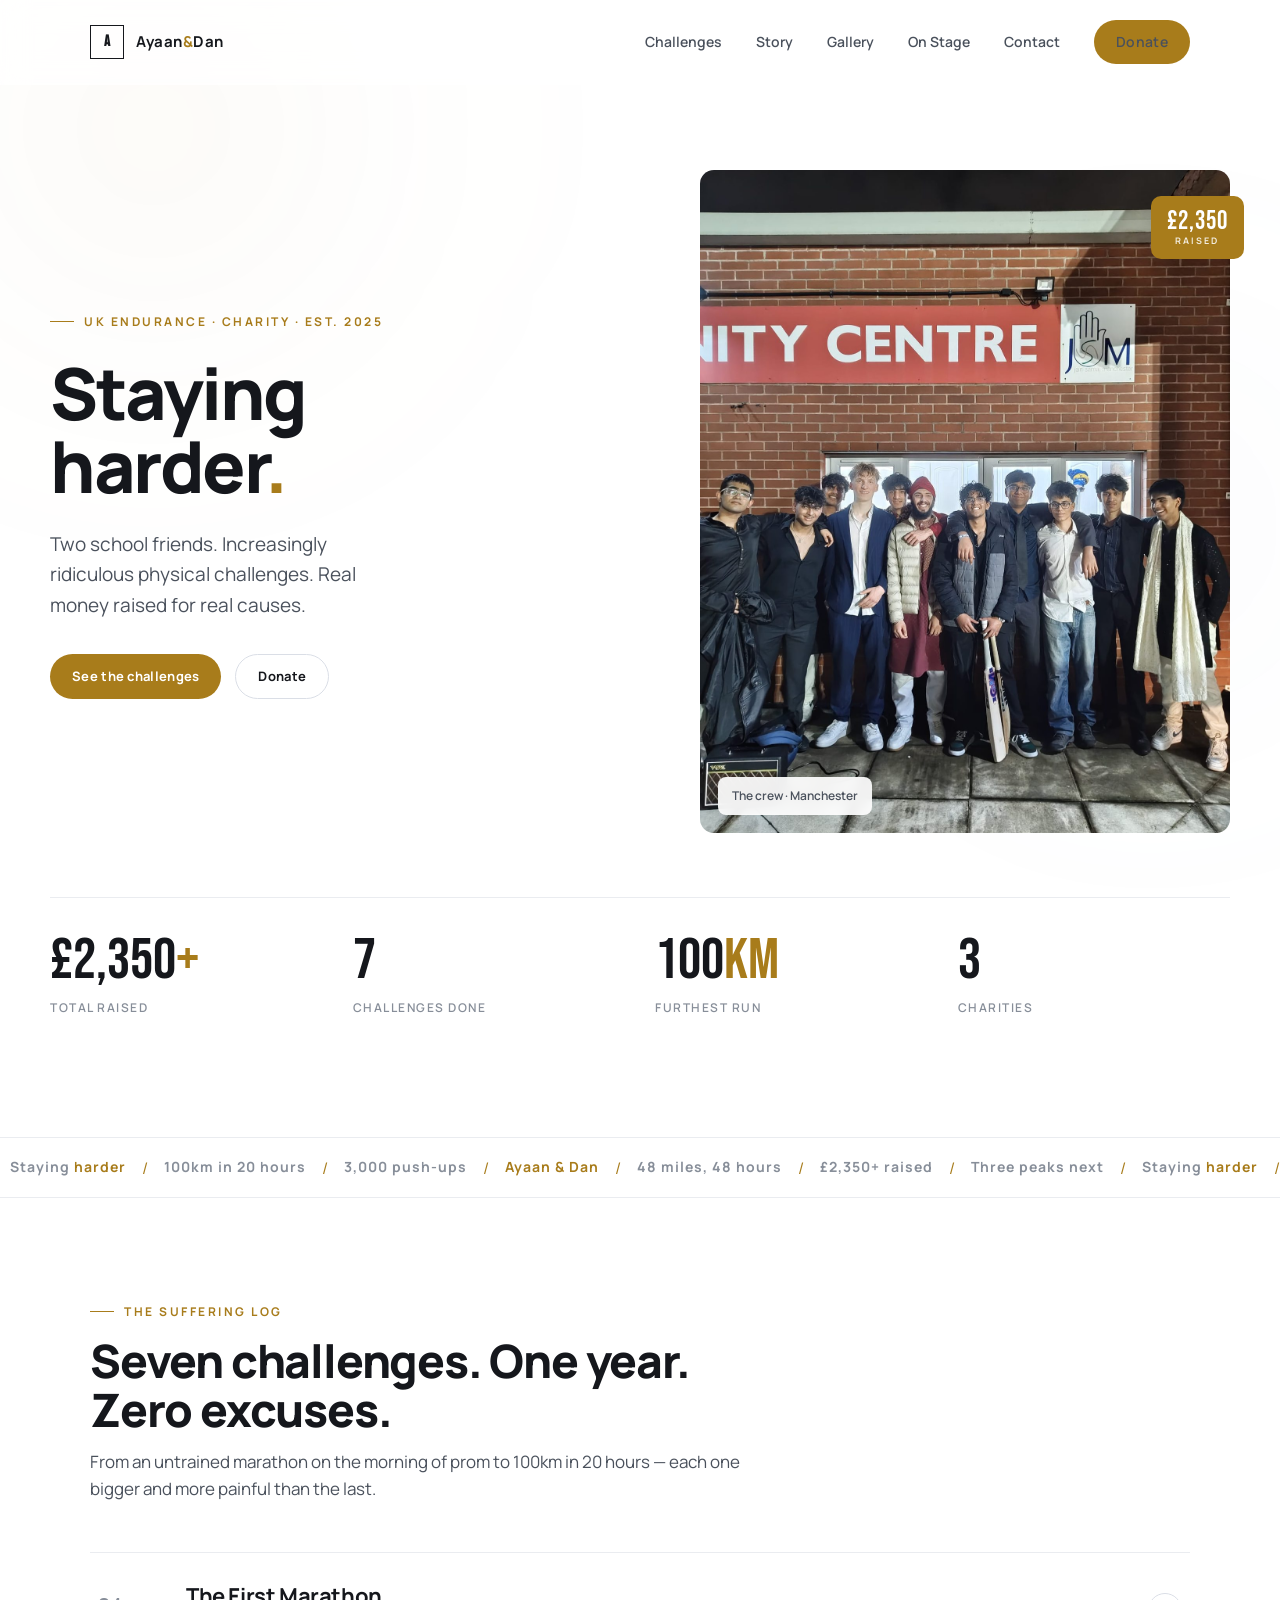
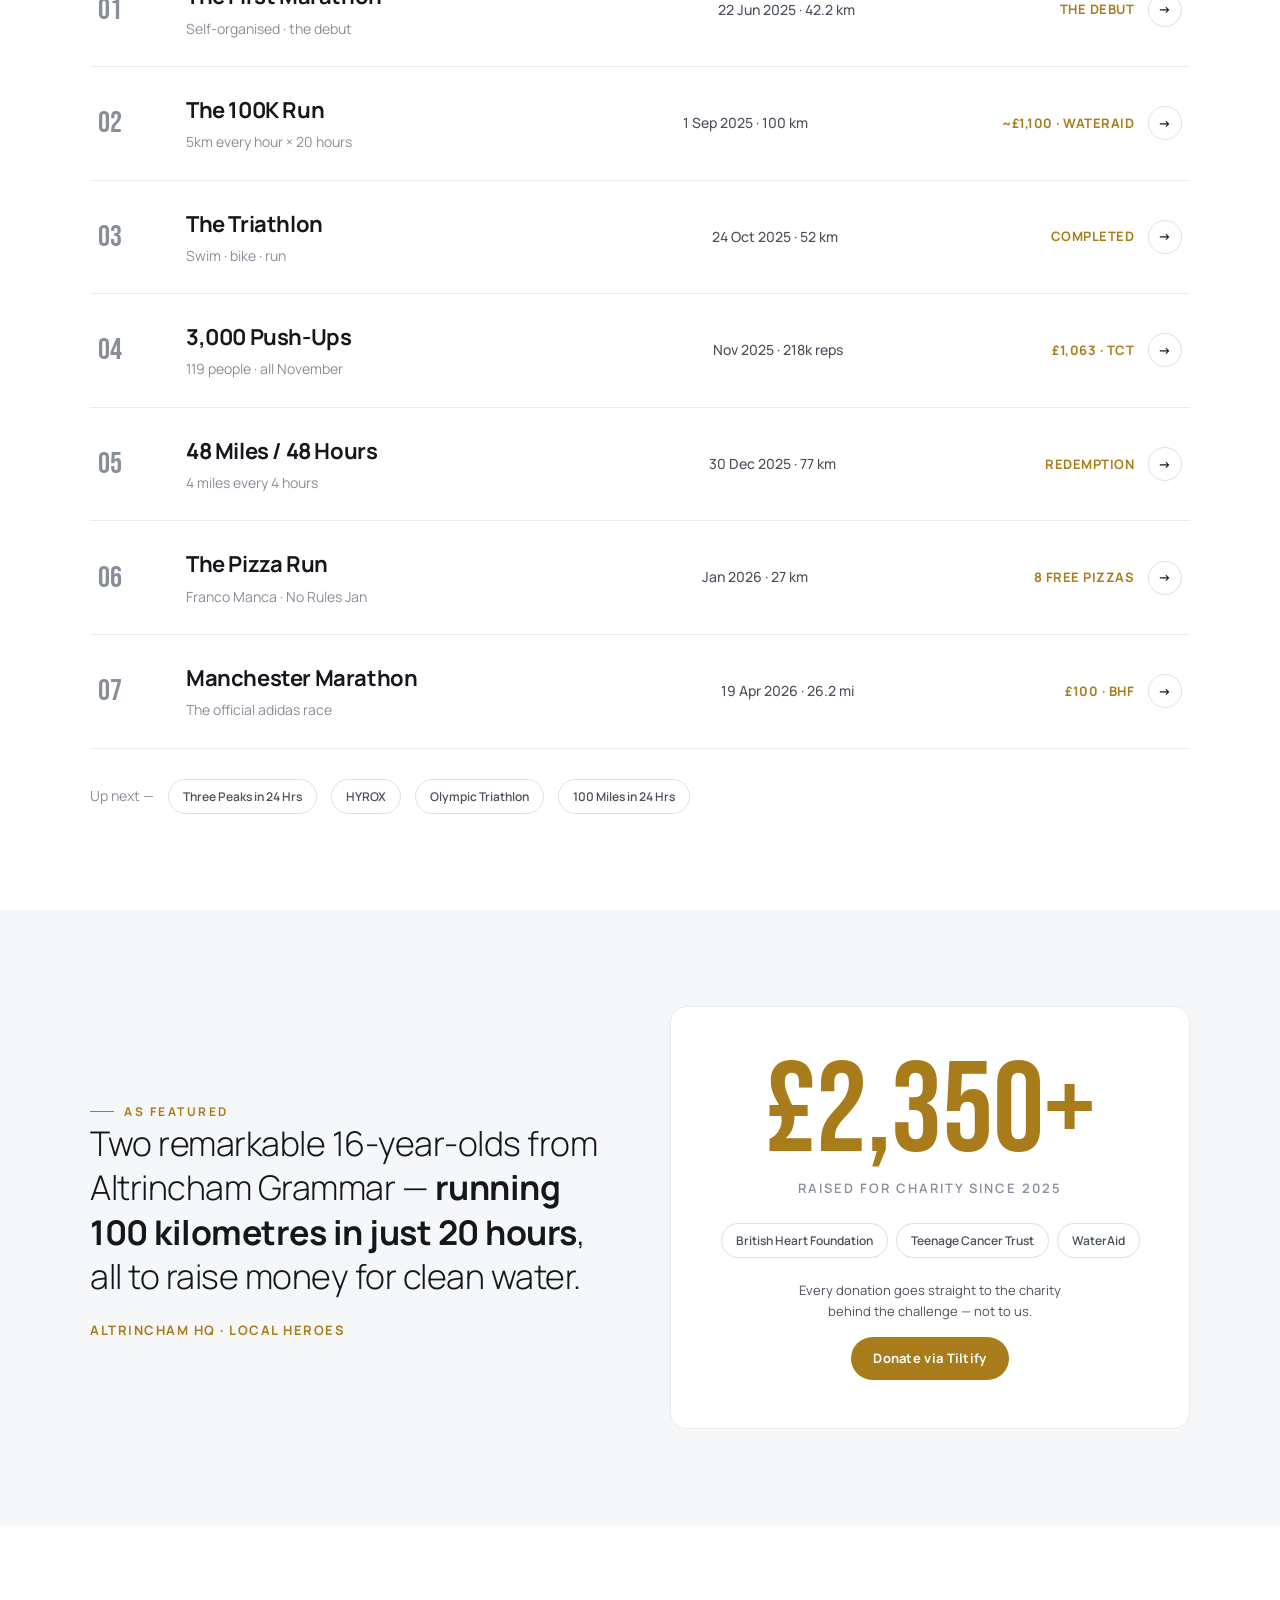
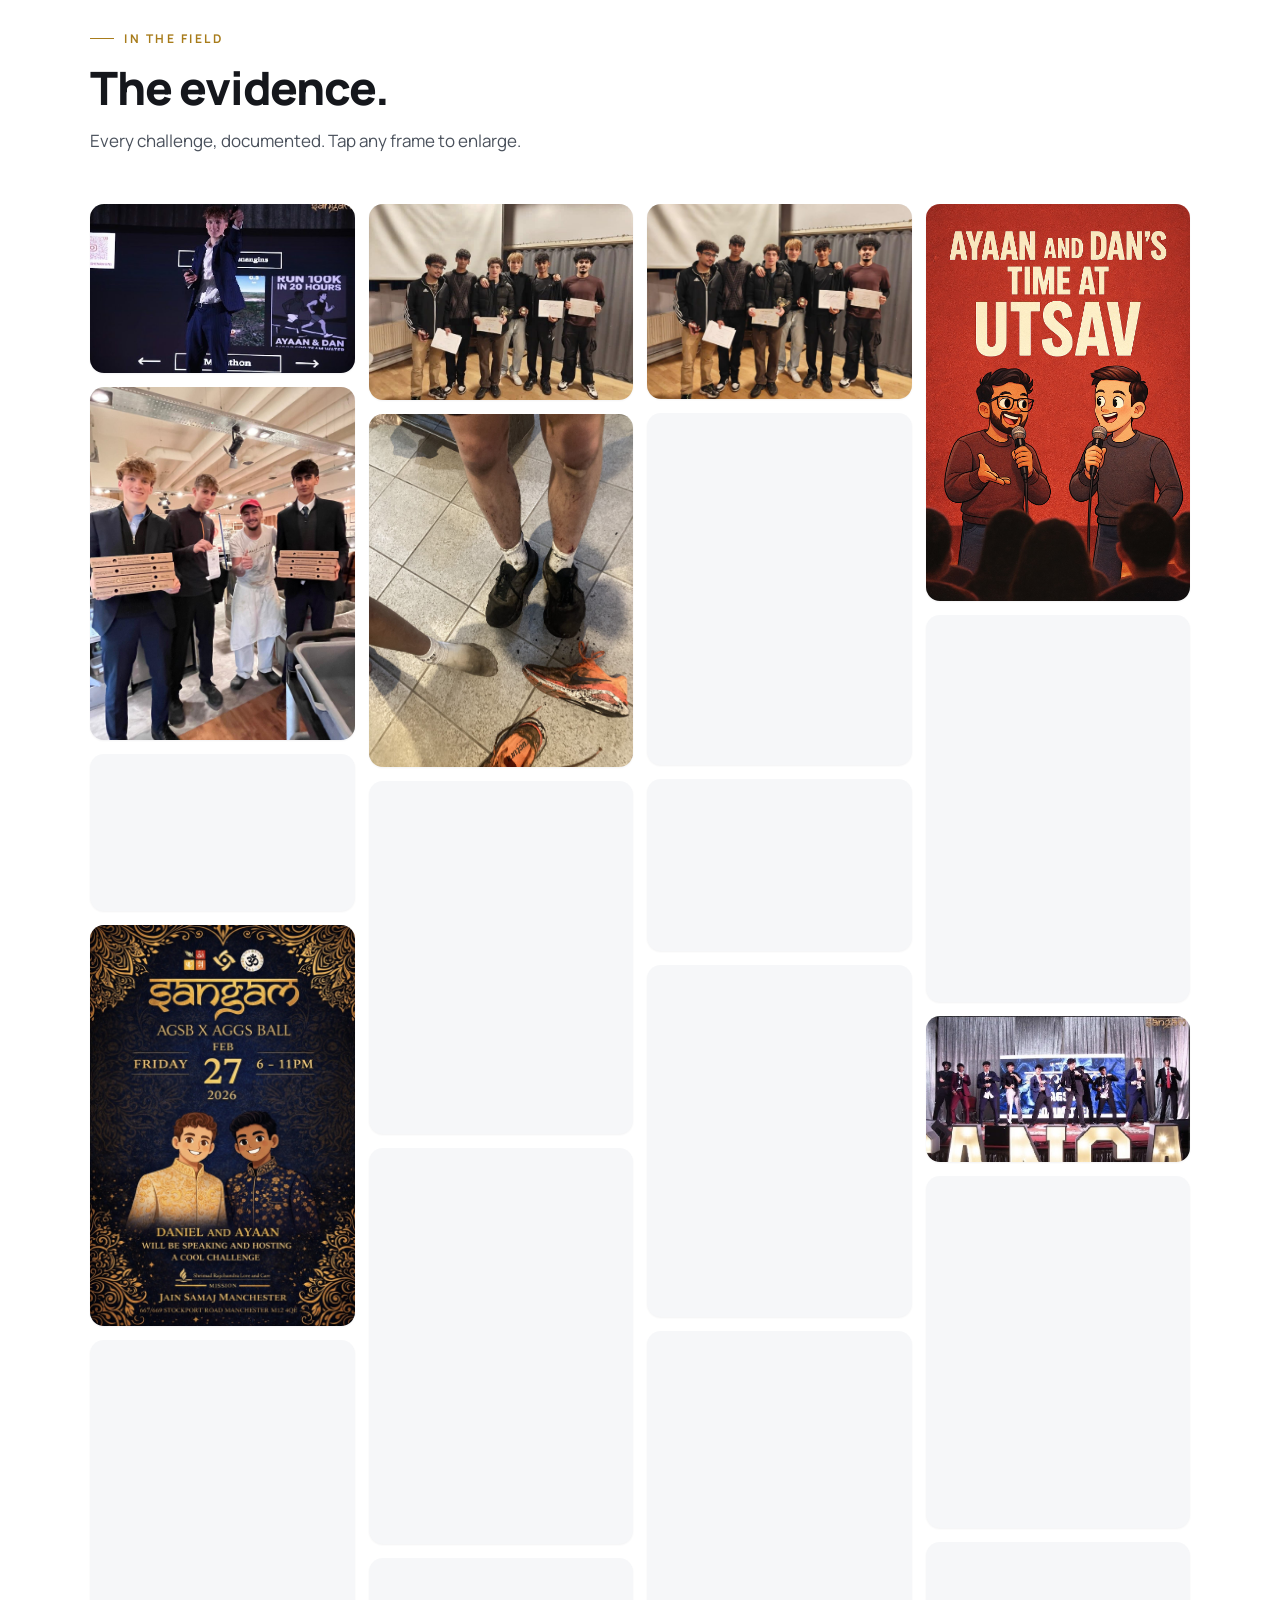
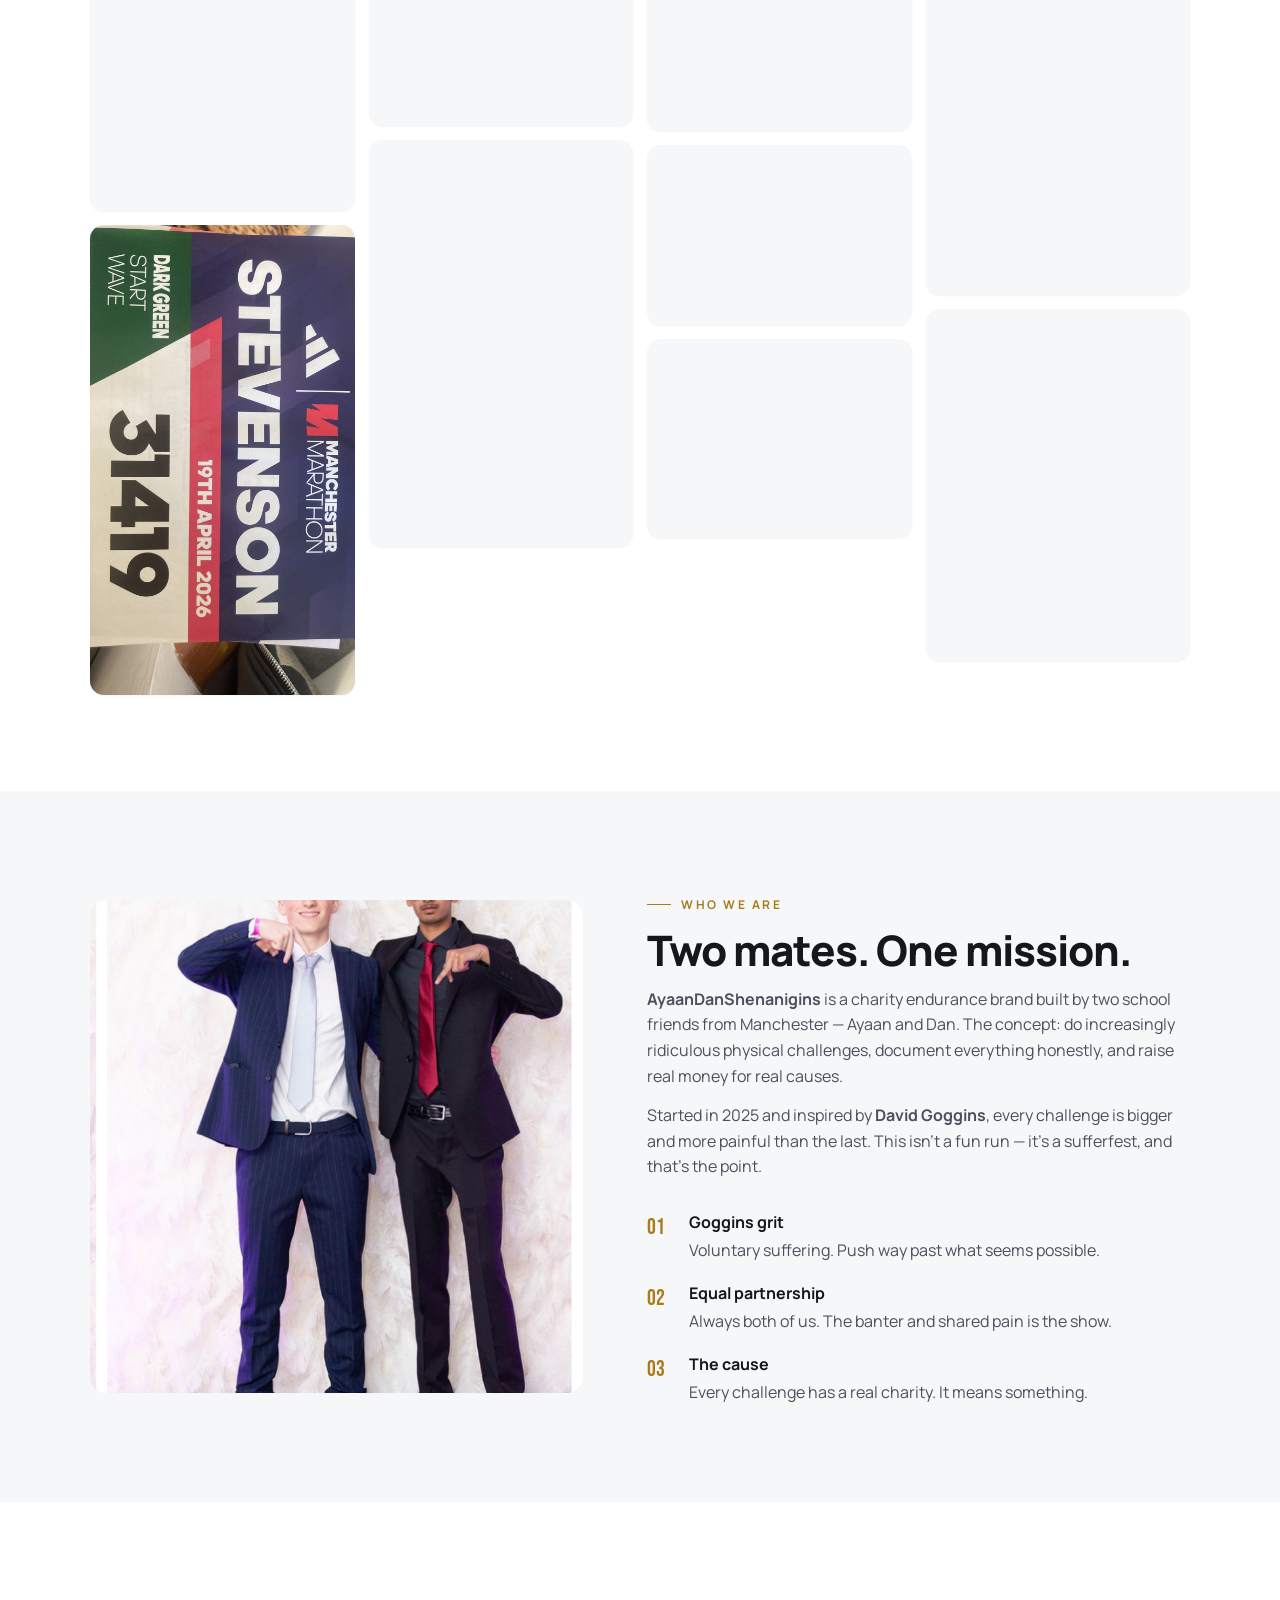
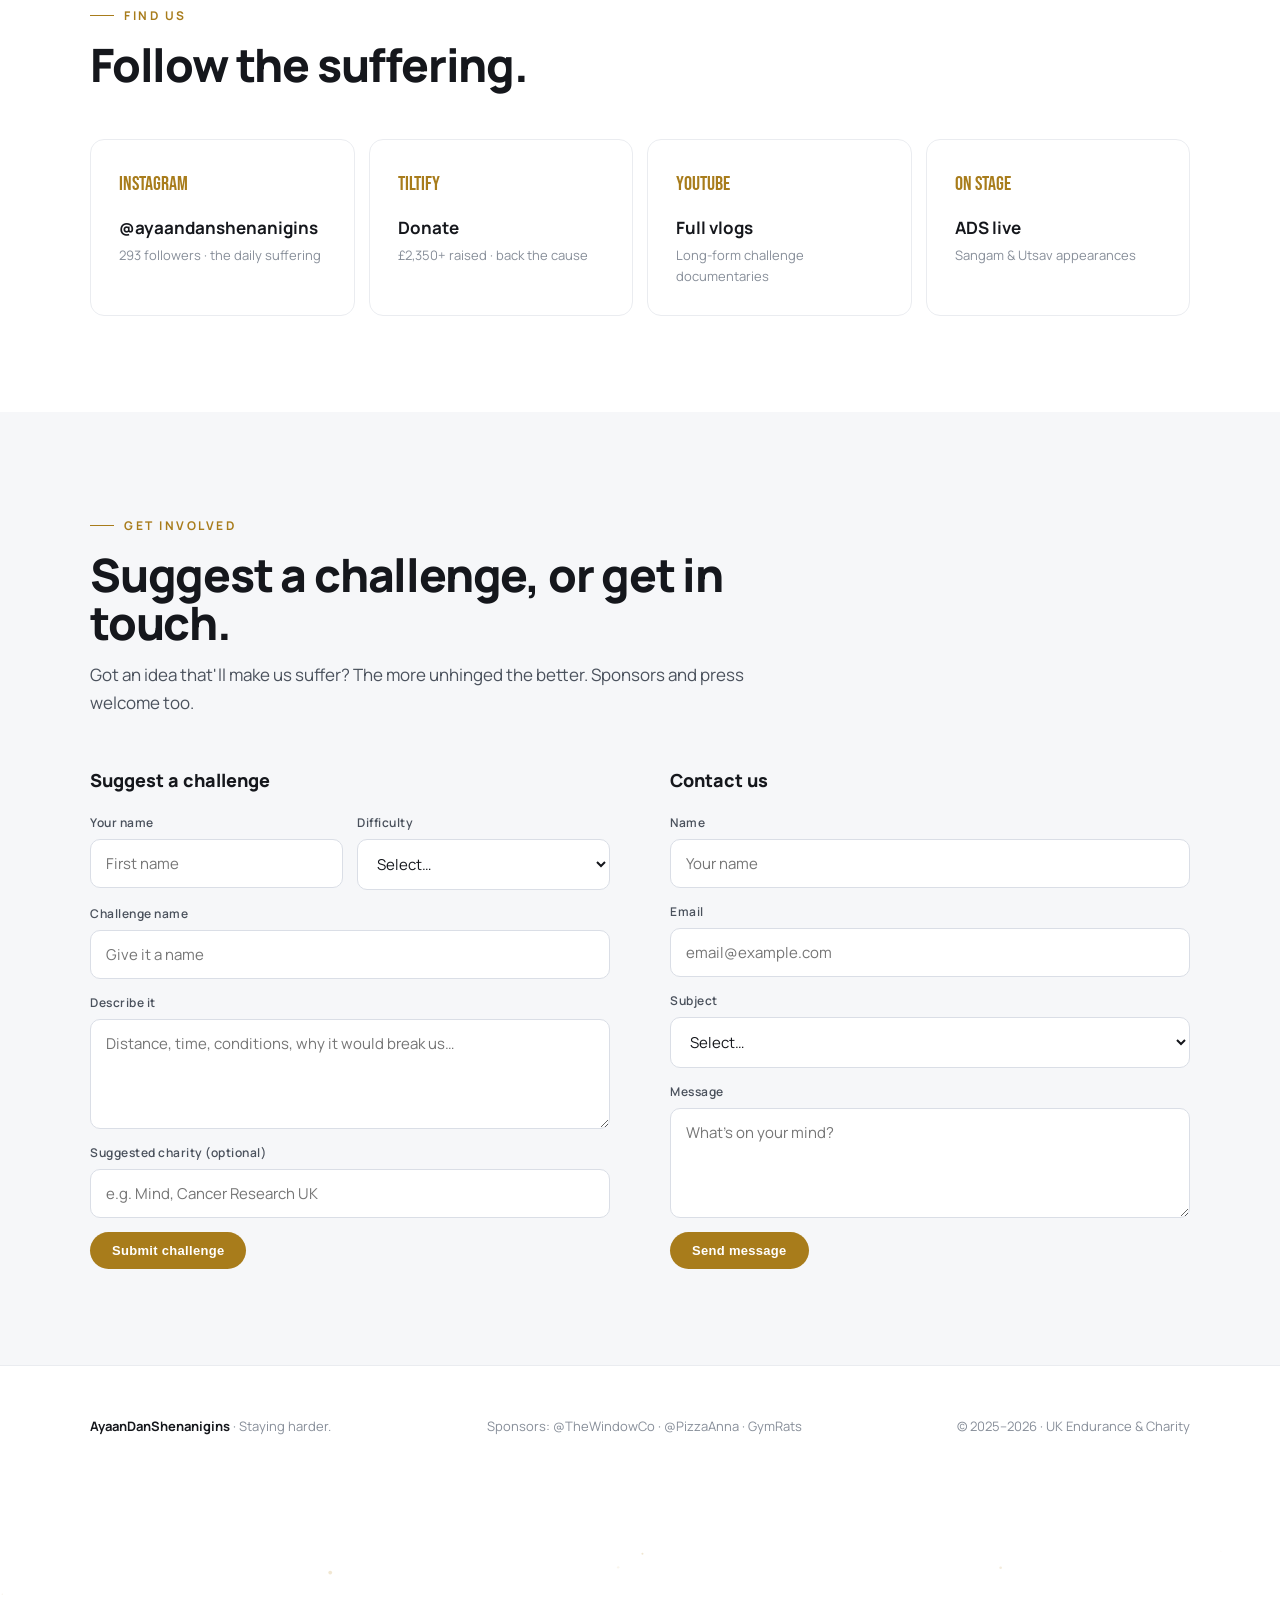
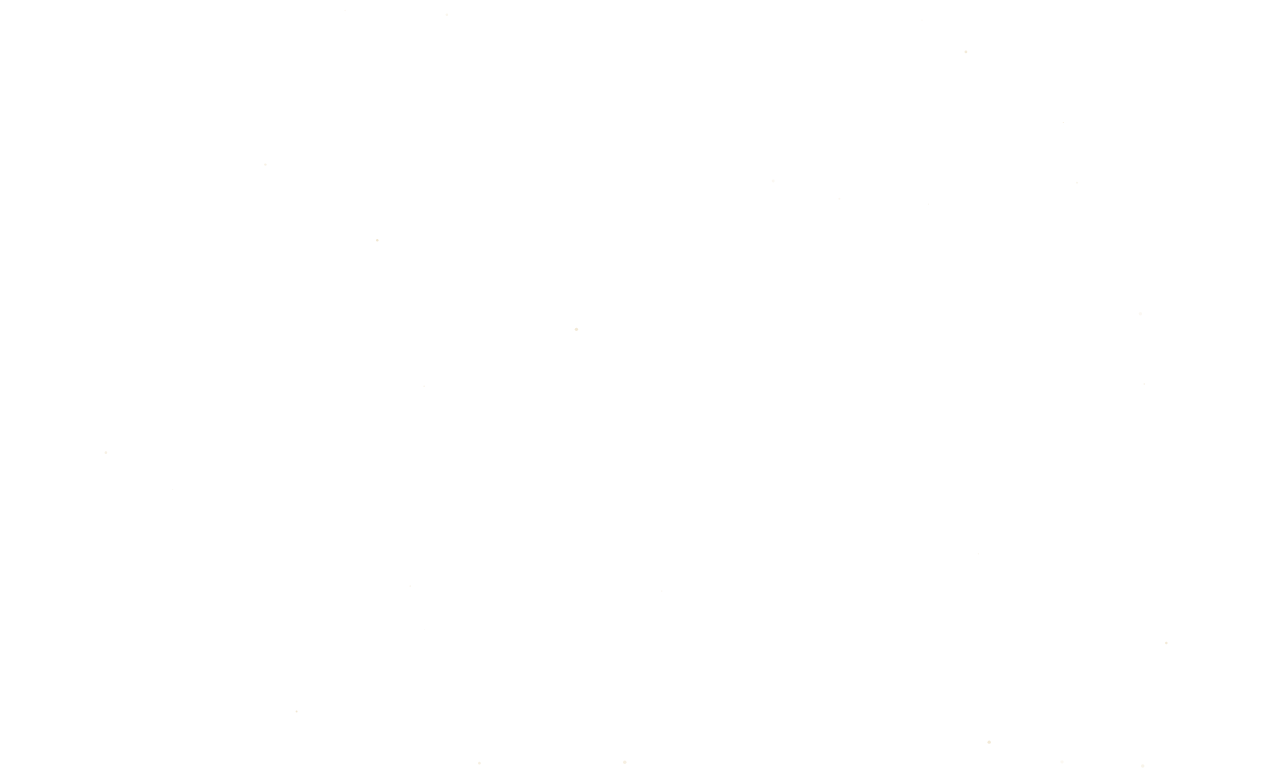
==== commit c6cfdd9d: "Push donations, reconcile figures, compress all images Donations (#1): - Add a sticky mobile donate " ====
--- a/index.html
+++ b/index.html
@@ -159,6 +159,8 @@
           <span class="pill">Teenage Cancer Trust</span>
           <span class="pill">WaterAid</span>
         </div>
+        <p class="give-note">Every donation goes straight to the charity behind the challenge &mdash; not to us.</p>
+        <a class="btn gold give-btn" href="https://tiltify.com/@ayaan-dan-shenanigans" target="_blank" rel="noopener">Donate via Tiltify</a>
       </div>
     </div>
   </div>
@@ -178,7 +180,7 @@
       <figure class="cg reveal"><img src="IMG_2147.jpeg" alt="Holding certificates at the awards" loading="lazy" decoding="async"/><figcaption class="gl">Certificates earned</figcaption></figure>
       <figure class="cg reveal"><img src="IMG_1945.jpeg" alt="Still standing 48 hours in" loading="lazy" decoding="async"/><figcaption class="gl">Still standing, 48 hours in</figcaption></figure>
       <figure class="cg reveal"><img src="fd41386c-3e61-4154-81a4-409901e27c0b.jpeg" alt="Franco Manca sourdough pizza" loading="lazy" decoding="async"/><figcaption class="gl">Franco Manca sourdough</figcaption></figure>
-      <figure class="cg reveal"><img src="3E3F32AD-120D-401D-9B47-242C0DF1237B.png" alt="Poster — run 25km for free pizza" loading="lazy" decoding="async"/><figcaption class="gl">25km for free pizza</figcaption></figure>
+      <figure class="cg reveal"><img src="3E3F32AD-120D-401D-9B47-242C0DF1237B.jpg" alt="Poster — run 25km for free pizza" loading="lazy" decoding="async"/><figcaption class="gl">25km for free pizza</figcaption></figure>
       <figure class="cg reveal"><img src="IMG_2142.jpeg" alt="Centre stage, interviewed" loading="lazy" decoding="async"/><figcaption class="gl">Centre stage</figcaption></figure>
       <figure class="cg reveal"><img src="IMG_2150.jpeg" alt="Strava — 100.18km logged" loading="lazy" decoding="async"/><figcaption class="gl">100.18 km &mdash; the proof</figcaption></figure>
       <figure class="cg reveal"><img src="IMG_0448.jpeg" alt="Awards night" loading="lazy" decoding="async"/><figcaption class="gl">Awards night</figcaption></figure>
@@ -188,7 +190,7 @@
       <figure class="cg reveal"><img src="IMG_0442.jpeg" alt="Poster — 48 miles in 48 hours" loading="lazy" decoding="async"/><figcaption class="gl">48 miles / 48 hours</figcaption></figure>
       <figure class="cg reveal"><img src="IMG_2144.jpeg" alt="Talking through future plans" loading="lazy" decoding="async"/><figcaption class="gl">Eyes on what&rsquo;s next</figcaption></figure>
       <figure class="cg reveal"><img src="167ec0a8-5004-494a-86db-10a418039b56.jpeg" alt="Up on the big screen" loading="lazy" decoding="async"/><figcaption class="gl">Big-screen moment</figcaption></figure>
-      <figure class="cg reveal"><img src="1C7F74CB-A705-42E4-82A1-2D09345DA514.png" alt="Poster — Ayaan and Dan's time at Utsav" loading="lazy" decoding="async"/><figcaption class="gl">Time at Utsav</figcaption></figure>
+      <figure class="cg reveal"><img src="1C7F74CB-A705-42E4-82A1-2D09345DA514.jpg" alt="Poster — Ayaan and Dan's time at Utsav" loading="lazy" decoding="async"/><figcaption class="gl">Time at Utsav</figcaption></figure>
       <figure class="cg reveal"><img src="IMG_1891.jpeg" alt="Strava — 48 miles logged" loading="lazy" decoding="async"/><figcaption class="gl">48 miles, logged</figcaption></figure>
       <figure class="cg reveal"><img src="IMG_2145.jpeg" alt="The line-up on stage" loading="lazy" decoding="async"/><figcaption class="gl">The line-up</figcaption></figure>
       <figure class="cg reveal"><img src="IMG_1942.jpeg" alt="Out running into the night" loading="lazy" decoding="async"/><figcaption class="gl">Into the night</figcaption></figure>
@@ -223,8 +225,8 @@
   <div class="wrap">
     <div class="sec-head reveal"><span class="eyebrow">Find us</span><h2>Follow the suffering.</h2></div>
     <div class="follow">
-      <a class="fcard reveal" href="https://instagram.com/ayaandanshenanigins" target="_blank" rel="noopener"><div class="ic">Instagram</div><h4>@ayaandanshenanigins</h4><p>254 followers &middot; the daily suffering</p></a>
-      <a class="fcard reveal" href="https://tiltify.com/@ayaan-dan-shenanigans" target="_blank" rel="noopener"><div class="ic">Tiltify</div><h4>Donate</h4><p>£1,063+ raised &middot; back the cause</p></a>
+      <a class="fcard reveal" href="https://instagram.com/ayaandanshenanigins" target="_blank" rel="noopener"><div class="ic">Instagram</div><h4>@ayaandanshenanigins</h4><p>293 followers &middot; the daily suffering</p></a>
+      <a class="fcard reveal" href="https://tiltify.com/@ayaan-dan-shenanigans" target="_blank" rel="noopener"><div class="ic">Tiltify</div><h4>Donate</h4><p>£2,350+ raised &middot; back the cause</p></a>
       <a class="fcard reveal" href="https://youtube.com/@ayaandanshenanigins" target="_blank" rel="noopener"><div class="ic">YouTube</div><h4>Full vlogs</h4><p>Long-form challenge documentaries</p></a>
       <a class="fcard reveal" href="challenges/appearances.html"><div class="ic">On stage</div><h4>ADS live</h4><p>Sangam &amp; Utsav appearances</p></a>
     </div>
@@ -261,6 +263,12 @@
   </div>
 </section>
 
+<!-- STICKY MOBILE DONATE BAR -->
+<div class="dbar" aria-label="Donate">
+  <div class="dbar-txt"><b>£2,350+ raised</b><span>Back two mates suffering for charity</span></div>
+  <a class="btn gold" href="https://tiltify.com/@ayaan-dan-shenanigans" target="_blank" rel="noopener">Donate</a>
+</div>
+
 <!-- FOOTER -->
 <footer class="ft">
   <div class="wrap ft-in">
--- a/home.css
+++ b/home.css
@@ -157,6 +157,17 @@
 .ft-in{display:flex;justify-content:space-between;align-items:center;flex-wrap:wrap;gap:18px}
 .ft b{color:var(--ink)}
 
+/* donation emphasis */
+.give-note{font-size:13px;color:var(--ink-2);margin-top:22px;max-width:34ch;margin-left:auto;margin-right:auto}
+.give-btn{margin-top:16px}
+
+/* sticky mobile donate bar */
+.dbar{position:fixed;left:0;right:0;bottom:0;z-index:160;display:none;align-items:center;justify-content:space-between;gap:14px;padding:12px 18px;background:rgba(255,255,255,.92);backdrop-filter:blur(14px);border-top:1px solid var(--line);box-shadow:0 -8px 30px rgba(20,27,38,.08)}
+.dbar-txt{display:flex;flex-direction:column;line-height:1.25;min-width:0}
+.dbar-txt b{font-size:15px;font-weight:800}
+.dbar-txt span{font-size:11.5px;color:var(--ink-2);white-space:nowrap;overflow:hidden;text-overflow:ellipsis}
+.dbar .btn{flex:none}
+
 #toTop{position:fixed;right:26px;bottom:26px;width:46px;height:46px;border-radius:50%;background:var(--ink);color:#fff;border:0;display:grid;place-items:center;cursor:pointer;opacity:0;transform:translateY(12px);pointer-events:none;transition:.3s;z-index:120}
 #toTop.show{opacity:1;transform:none;pointer-events:auto}
 
@@ -177,6 +188,9 @@
   .hero-figure{order:-1}.hero-figure .tag{right:14px}
   .stats{grid-template-columns:1fr 1fr;gap:24px}
   .gal{column-count:2;column-gap:10px}.cg{margin-bottom:10px}
+  .dbar{display:flex}
+  body{padding-bottom:64px}
+  #toTop{bottom:80px;right:16px}
   .follow{grid-template-columns:1fr 1fr}
   .cx a{grid-template-columns:40px 1fr auto;gap:14px}
   .cx .meta,.cx .thumb{display:none}
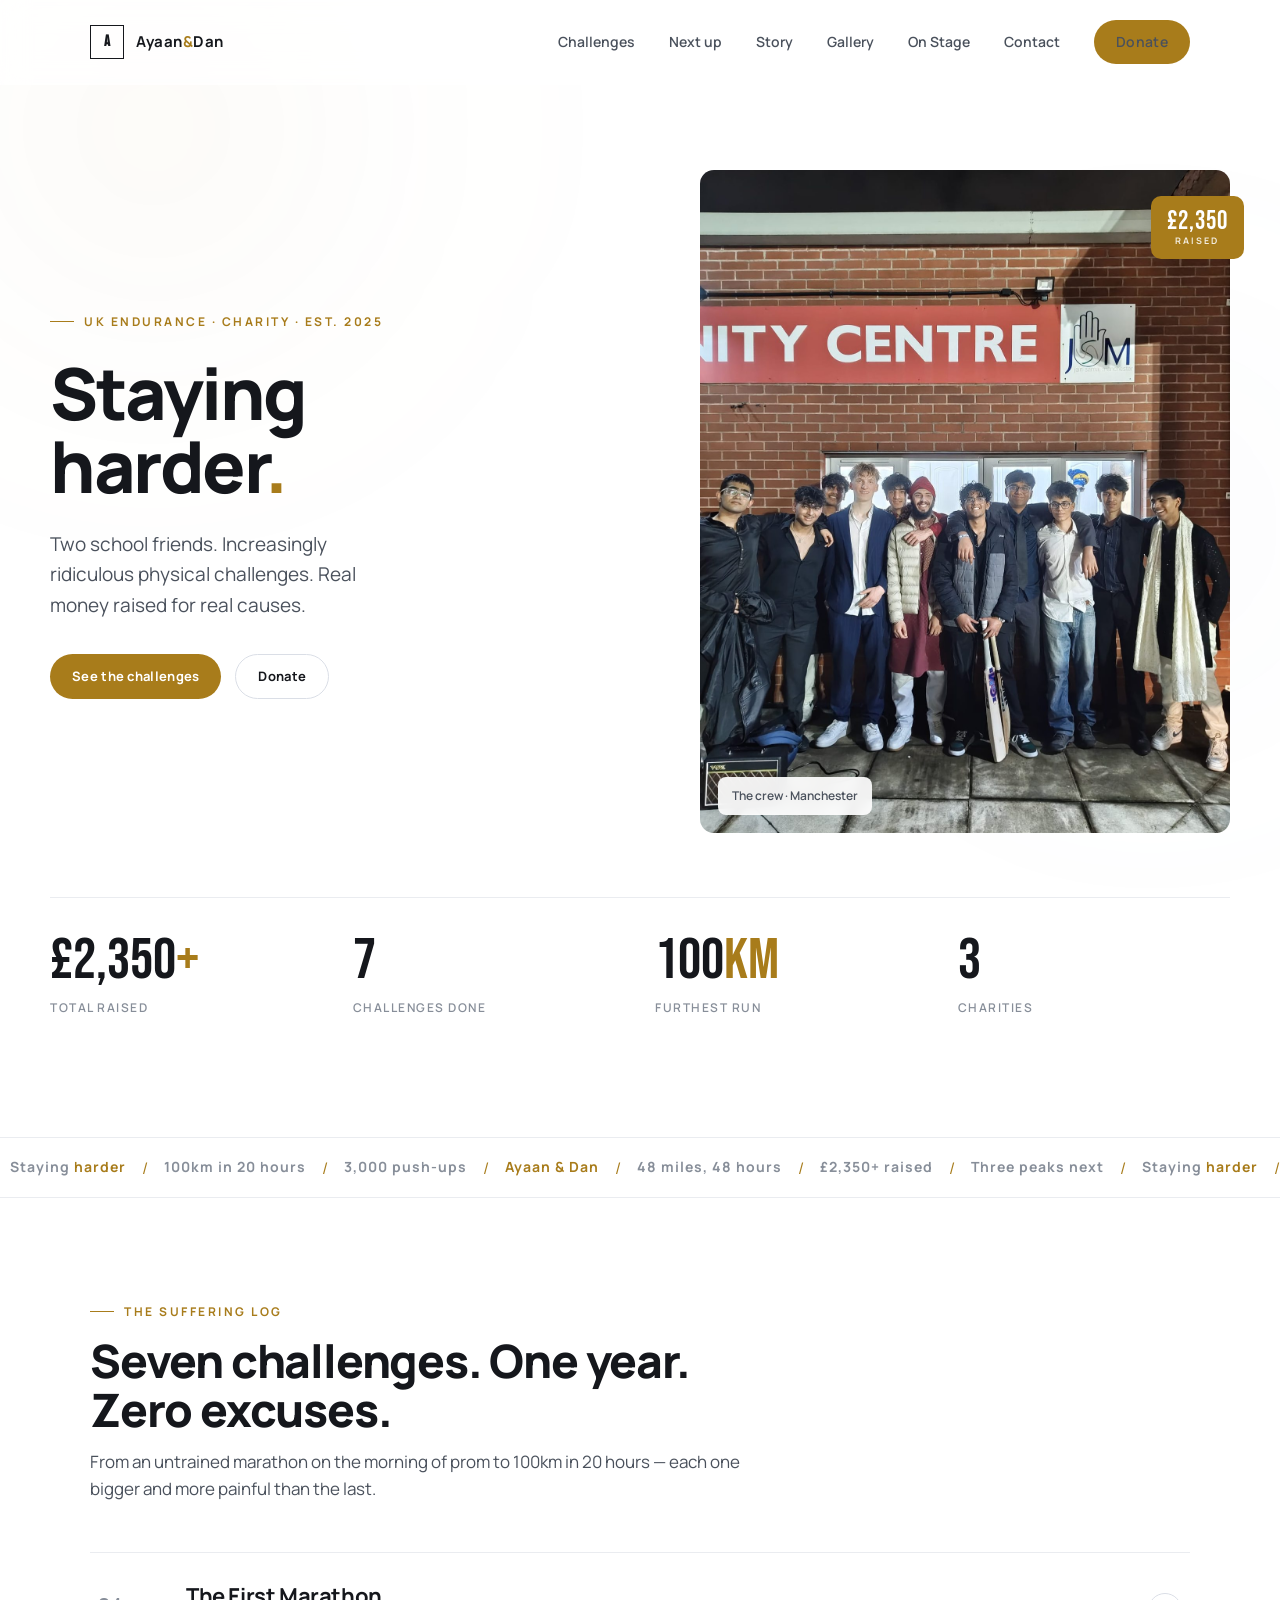
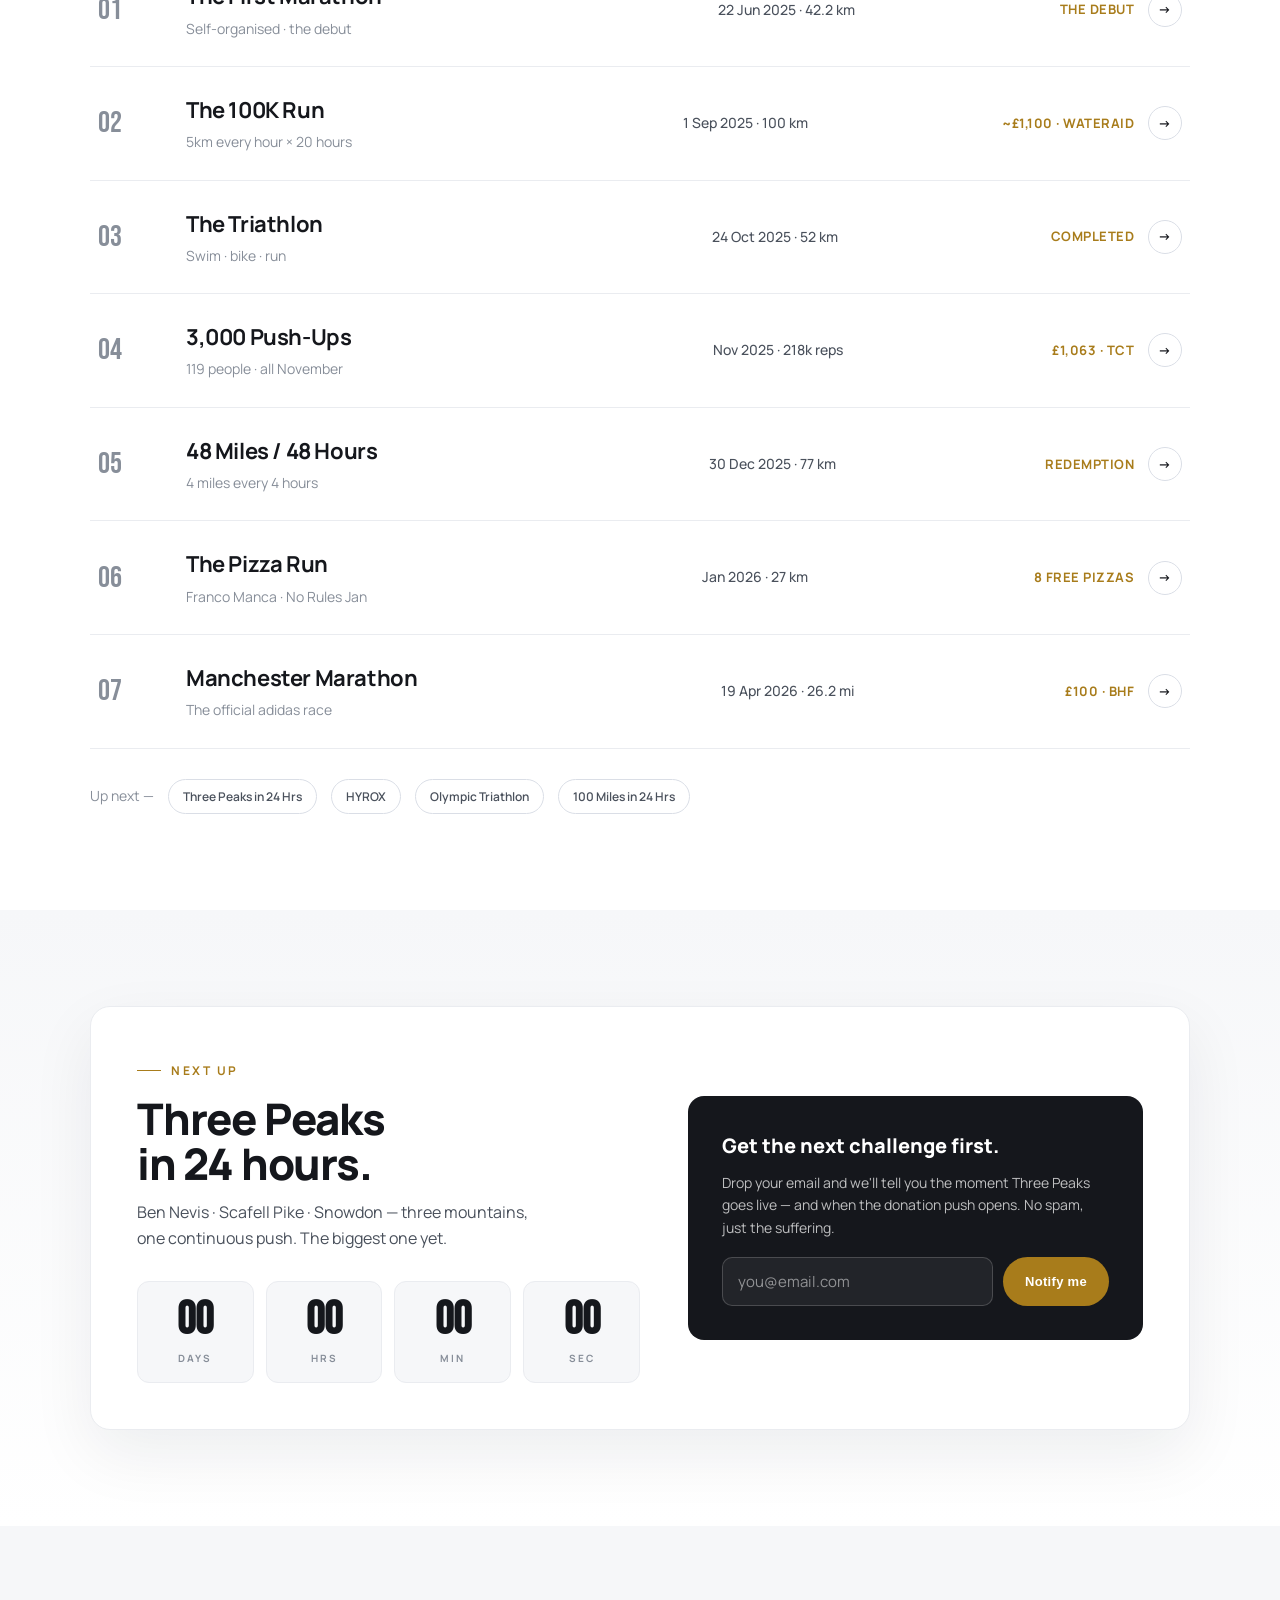
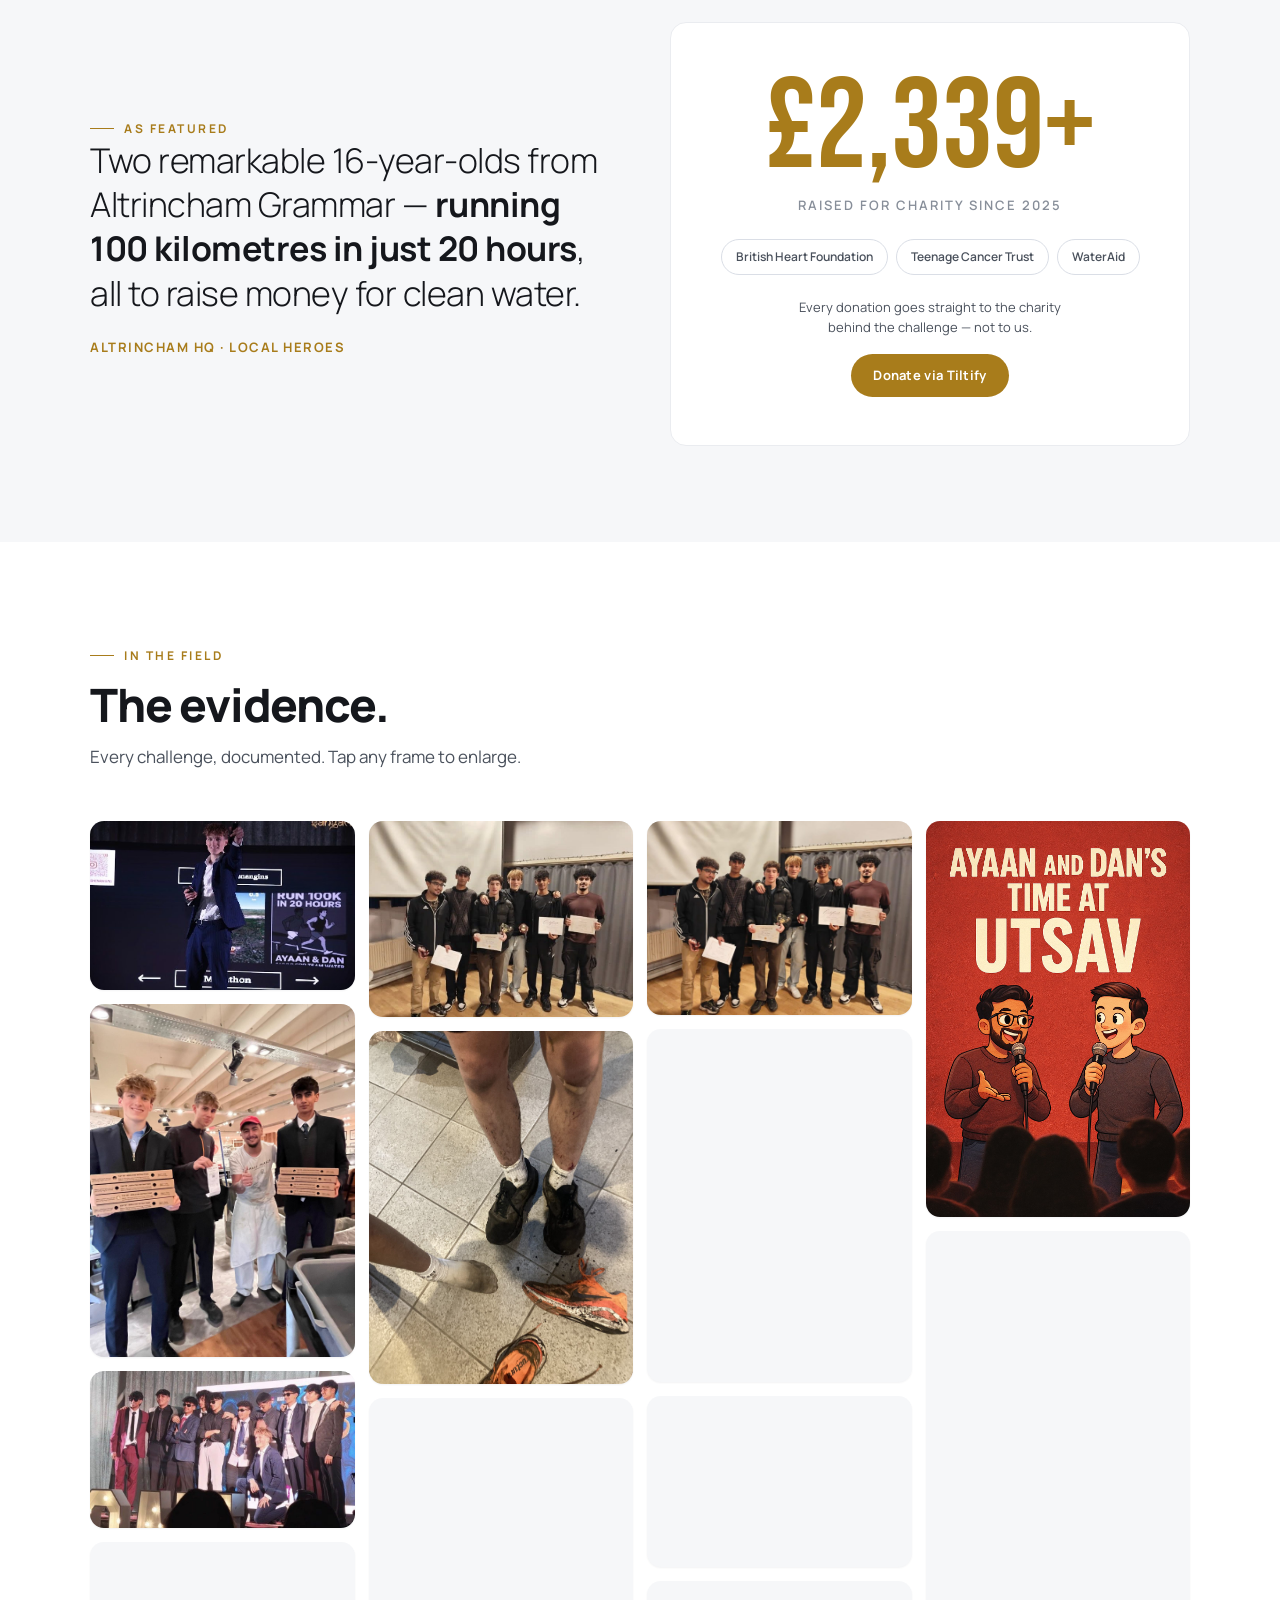
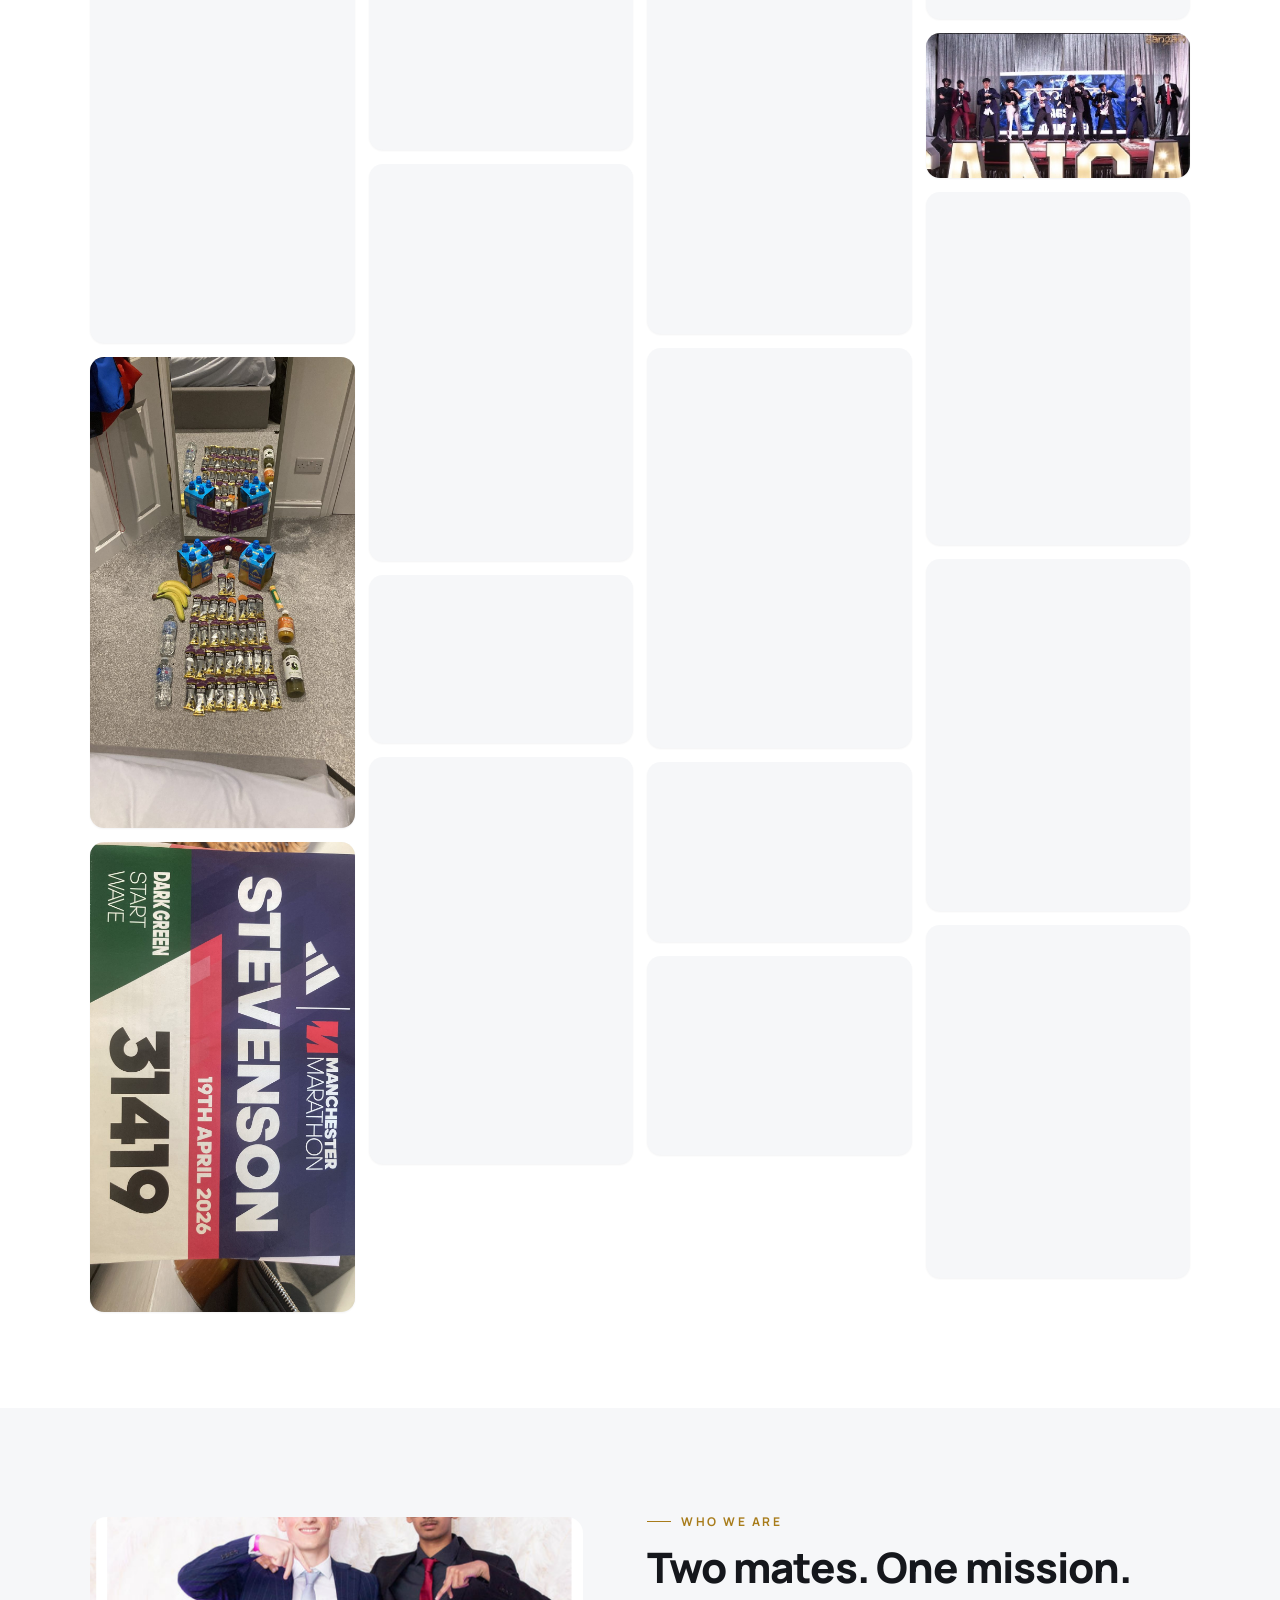
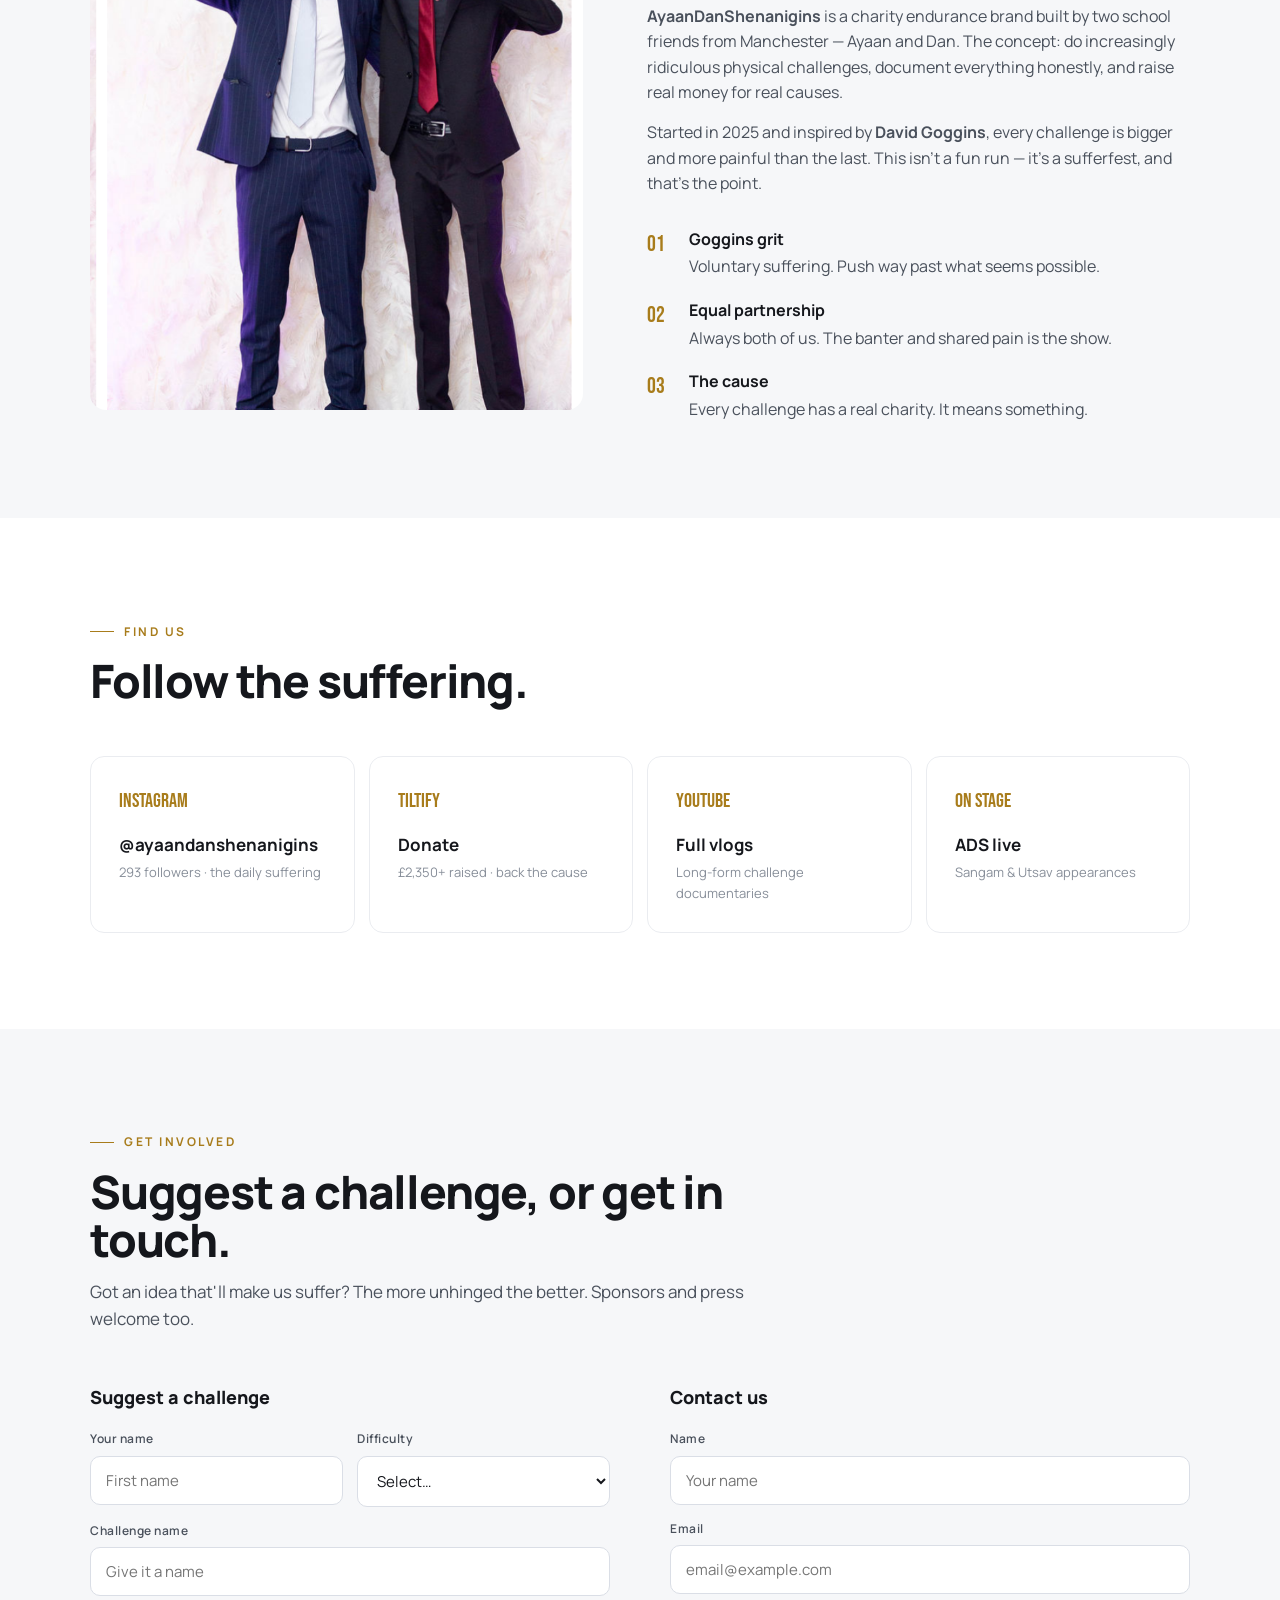
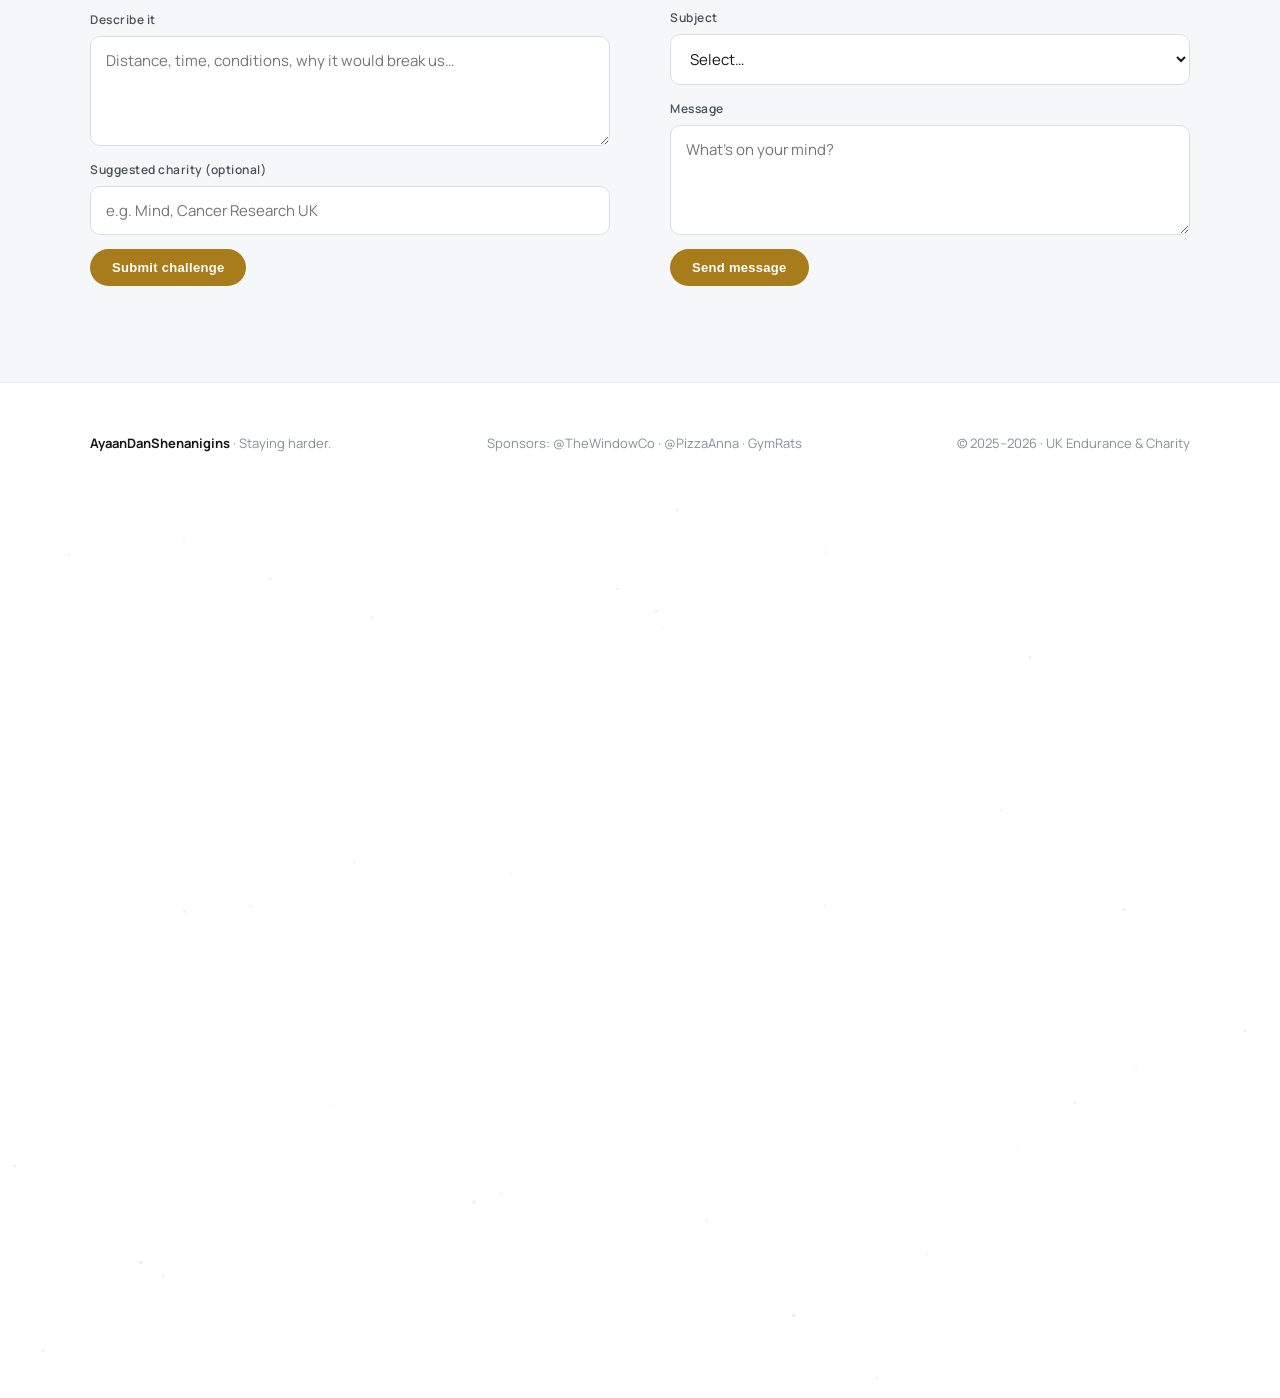
==== commit 2b431a25: "Add Three Peaks countdown, email capture, and social/SEO meta #5 Next-up countdown: - New "Next up —" ====
--- a/index.html
+++ b/index.html
@@ -7,9 +7,20 @@
 <meta name="description" content="Two school friends taking on increasingly ridiculous endurance challenges to raise real money for charity. £2,350+ raised since 2025."/>
 <meta name="theme-color" content="#FFFFFF"/>
 <meta property="og:type" content="website"/>
+<meta property="og:site_name" content="AyaanDanShenanigins"/>
+<meta property="og:url" content="https://dm-tuition.github.io/ADS-1/"/>
 <meta property="og:title" content="AyaanDanShenanigins — Staying Harder."/>
 <meta property="og:description" content="Two mates. Increasingly ridiculous physical challenges. Real money raised for real causes."/>
+<meta property="og:image" content="https://dm-tuition.github.io/ADS-1/F821C28A-622C-42DB-A813-5787C4D43BB2.jpeg"/>
+<meta property="og:image:alt" content="Ayaan and Dan — AyaanDanShenanigins"/>
 <meta name="twitter:card" content="summary_large_image"/>
+<meta name="twitter:title" content="AyaanDanShenanigins — Staying Harder."/>
+<meta name="twitter:description" content="Two mates. Increasingly ridiculous physical challenges. Real money raised for real causes."/>
+<meta name="twitter:image" content="https://dm-tuition.github.io/ADS-1/F821C28A-622C-42DB-A813-5787C4D43BB2.jpeg"/>
+<link rel="canonical" href="https://dm-tuition.github.io/ADS-1/"/>
+<script type="application/ld+json">
+{"@context":"https://schema.org","@type":"Organization","name":"AyaanDanShenanigins","alternateName":"Ayaan & Dan","url":"https://dm-tuition.github.io/ADS-1/","description":"Two school friends taking on increasingly ridiculous endurance challenges to raise real money for charity.","sameAs":["https://instagram.com/ayaandanshenanigins","https://youtube.com/@ayaandanshenanigins","https://tiltify.com/@ayaan-dan-shenanigans"]}
+</script>
 <link rel="icon" href="data:image/svg+xml,%3Csvg xmlns='http://www.w3.org/2000/svg' viewBox='0 0 40 40'%3E%3Crect width='40' height='40' fill='%23FFFFFF'/%3E%3Crect x='1' y='1' width='38' height='38' fill='none' stroke='%2315171C' stroke-width='2'/%3E%3Ctext x='20' y='27' font-family='Arial Black,Impact,sans-serif' font-size='15' font-weight='900' fill='%2315171C' text-anchor='middle'%3EADS%3C/text%3E%3C/svg%3E"/>
 <link rel="preconnect" href="https://fonts.googleapis.com"/>
 <link rel="preconnect" href="https://fonts.gstatic.com" crossorigin/>
@@ -32,6 +43,7 @@
     <a class="brand" href="#top"><span class="mark">A</span><b>Ayaan<em>&amp;</em>Dan</b></a>
     <nav class="nav" id="navLinks">
       <a href="#challenges">Challenges</a>
+      <a href="#next">Next up</a>
       <a href="#story">Story</a>
       <a href="#gallery">Gallery</a>
       <a href="challenges/appearances.html">On Stage</a>
@@ -138,6 +150,34 @@
       <span class="pill">HYROX</span>
       <span class="pill">Olympic Triathlon</span>
       <span class="pill">100 Miles in 24 Hrs</span>
+    </div>
+  </div>
+</section>
+
+<!-- NEXT UP + NOTIFY -->
+<section class="sec nextup" id="next">
+  <div class="wrap">
+    <div class="nu-grid">
+      <div class="reveal">
+        <span class="eyebrow">Next up</span>
+        <h2>Three Peaks<br>in 24 hours.</h2>
+        <p>Ben Nevis &middot; Scafell Pike &middot; Snowdon &mdash; three mountains, one continuous push. The biggest one yet.</p>
+        <div class="countdown" id="countdown" data-date="2026-08-16T06:00:00">
+          <div class="cd"><b data-d>--</b><span>Days</span></div>
+          <div class="cd"><b data-h>--</b><span>Hrs</span></div>
+          <div class="cd"><b data-m>--</b><span>Min</span></div>
+          <div class="cd"><b data-s>--</b><span>Sec</span></div>
+        </div>
+      </div>
+      <form class="nu-form reveal" id="notifyForm" novalidate>
+        <h4>Get the next challenge first.</h4>
+        <p>Drop your email and we'll tell you the moment Three Peaks goes live &mdash; and when the donation push opens. No spam, just the suffering.</p>
+        <div class="nu-row">
+          <input id="ne" name="email" type="email" placeholder="you@email.com" autocomplete="email" required/>
+          <button class="btn gold" type="submit">Notify me</button>
+        </div>
+        <div class="success" id="suc-n" role="status">You're on the list &mdash; your email app should open to confirm.</div>
+      </form>
     </div>
   </div>
 </section>
--- a/home.css
+++ b/home.css
@@ -125,6 +125,25 @@
 .cg .gl::before{content:'';width:6px;height:6px;border-radius:50%;background:var(--gold-2);flex:none;box-shadow:0 0 10px rgba(194,146,42,.9)}
 .cg:hover .gl{opacity:1;transform:none}
 
+/* ---------- NEXT UP + NOTIFY ---------- */
+.nextup{background:linear-gradient(180deg,var(--soft),var(--bg))}
+.nu-grid{display:grid;grid-template-columns:1.05fr .95fr;gap:48px;align-items:center;border:1px solid var(--line);border-radius:20px;padding:46px;background:var(--bg);box-shadow:0 24px 64px rgba(20,27,38,.07)}
+.nextup h2{font-size:clamp(28px,3.4vw,44px);letter-spacing:-1.2px;font-weight:800;line-height:1.04;margin-top:16px}
+.nextup p{color:var(--ink-2);margin-top:14px;font-size:16px;max-width:42ch}
+.countdown{display:flex;gap:12px;margin-top:30px}
+.cd{flex:1;text-align:center;background:var(--soft);border:1px solid var(--line);border-radius:12px;padding:16px 6px}
+.cd b{display:block;font-family:'Bebas Neue';font-size:clamp(32px,5vw,46px);line-height:1;color:var(--ink);font-variant-numeric:tabular-nums}
+.cd span{display:block;font-size:10px;font-weight:700;letter-spacing:2px;text-transform:uppercase;color:var(--ink-3);margin-top:6px}
+.nu-form{background:var(--ink);color:#fff;border-radius:16px;padding:34px}
+.nu-form h4{font-size:20px;font-weight:800}
+.nu-form>p{color:rgba(255,255,255,.72);font-size:14px;margin-top:10px;max-width:none}
+.nu-row{display:flex;gap:10px;margin-top:18px}
+.nu-row input{flex:1;min-width:0;font-family:inherit;font-size:15px;padding:13px 15px;border:1px solid rgba(255,255,255,.18);border-radius:10px;background:rgba(255,255,255,.06);color:#fff;transition:border-color .2s,box-shadow .2s}
+.nu-row input::placeholder{color:rgba(255,255,255,.5)}
+.nu-row input:focus{outline:0;border-color:var(--gold-2);box-shadow:0 0 0 3px rgba(194,146,42,.25)}
+.nu-row input.error{border-color:#e0533d;box-shadow:0 0 0 3px rgba(224,83,61,.25)}
+.nu-form .success{display:none;margin-top:12px;background:rgba(194,146,42,.16);border-color:var(--gold-2);color:#f0d9a6}
+
 /* ---------- ABOUT ---------- */
 .about{display:grid;grid-template-columns:1fr 1.1fr;gap:64px;align-items:center}
 .about img{width:100%;aspect-ratio:1;object-fit:cover;border-radius:16px}
@@ -184,7 +203,8 @@
   .nav{position:fixed;inset:0 0 0 auto;width:min(80vw,320px);flex-direction:column;justify-content:center;align-items:flex-start;gap:24px;background:#fff;padding:0 40px;transform:translateX(100%);transition:transform .3s;box-shadow:-20px 0 60px rgba(20,27,38,.08)}
   .nav.open{transform:none}.nav a{font-size:20px}
   .burger{display:flex}
-  .hero-grid,.feature,.about,.forms{grid-template-columns:1fr;gap:36px}
+  .hero-grid,.feature,.about,.forms,.nu-grid{grid-template-columns:1fr;gap:32px}
+  .nu-grid{padding:28px}.nu-row{flex-direction:column}.nu-row .btn{justify-content:center}
   .hero-figure{order:-1}.hero-figure .tag{right:14px}
   .stats{grid-template-columns:1fr 1fr;gap:24px}
   .gal{column-count:2;column-gap:10px}.cg{margin-bottom:10px}
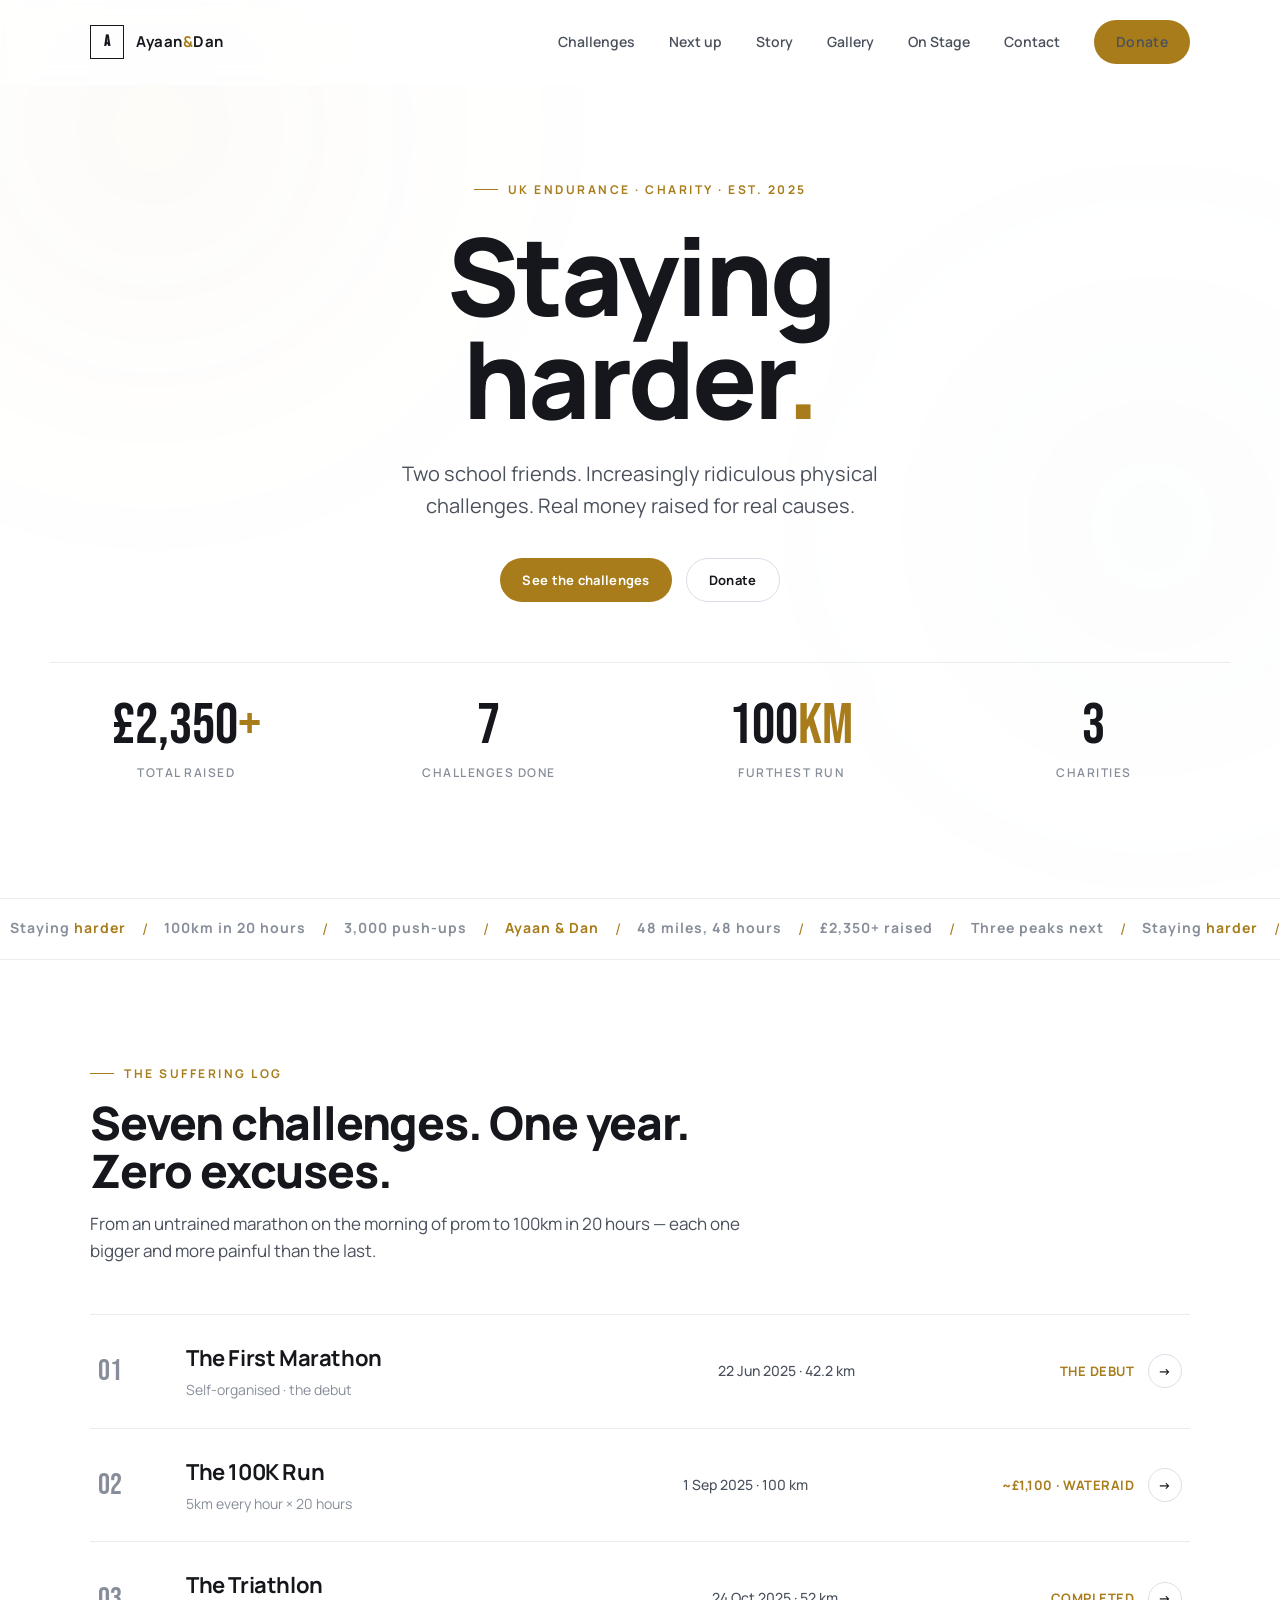
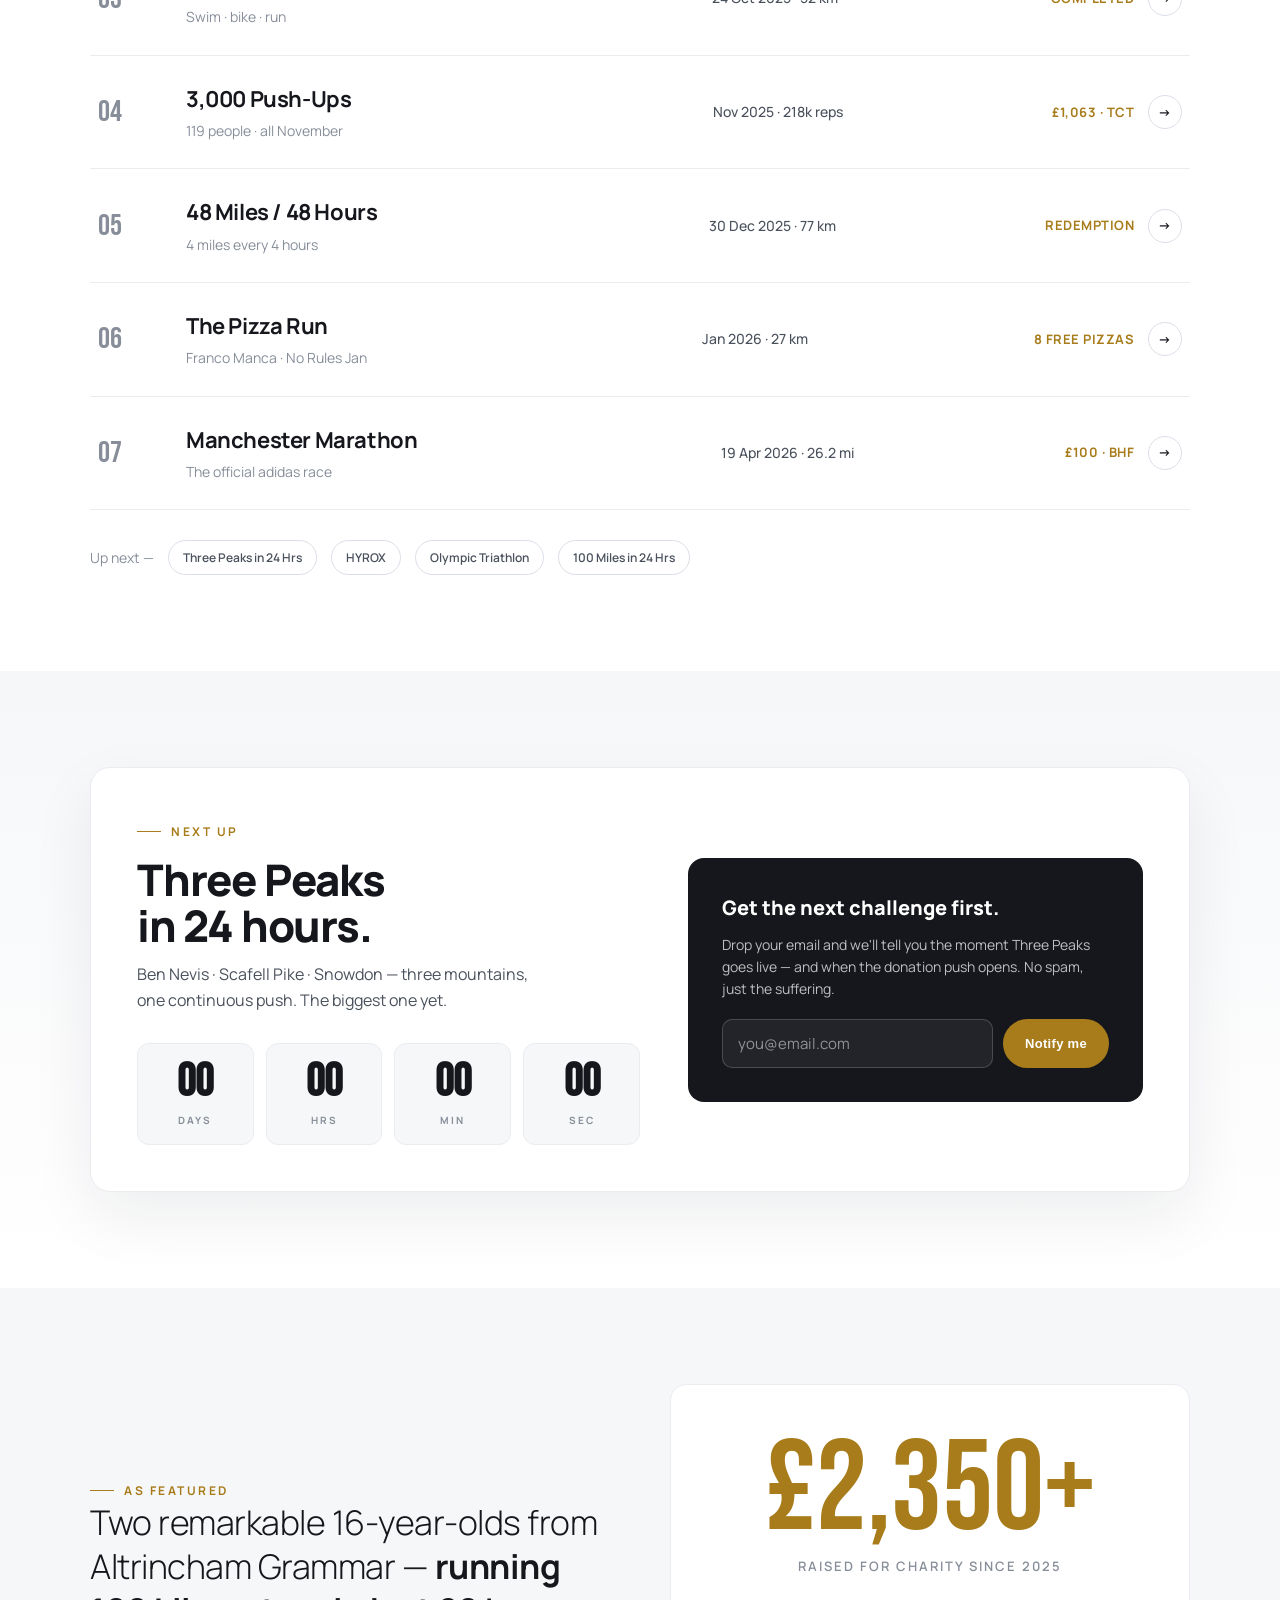
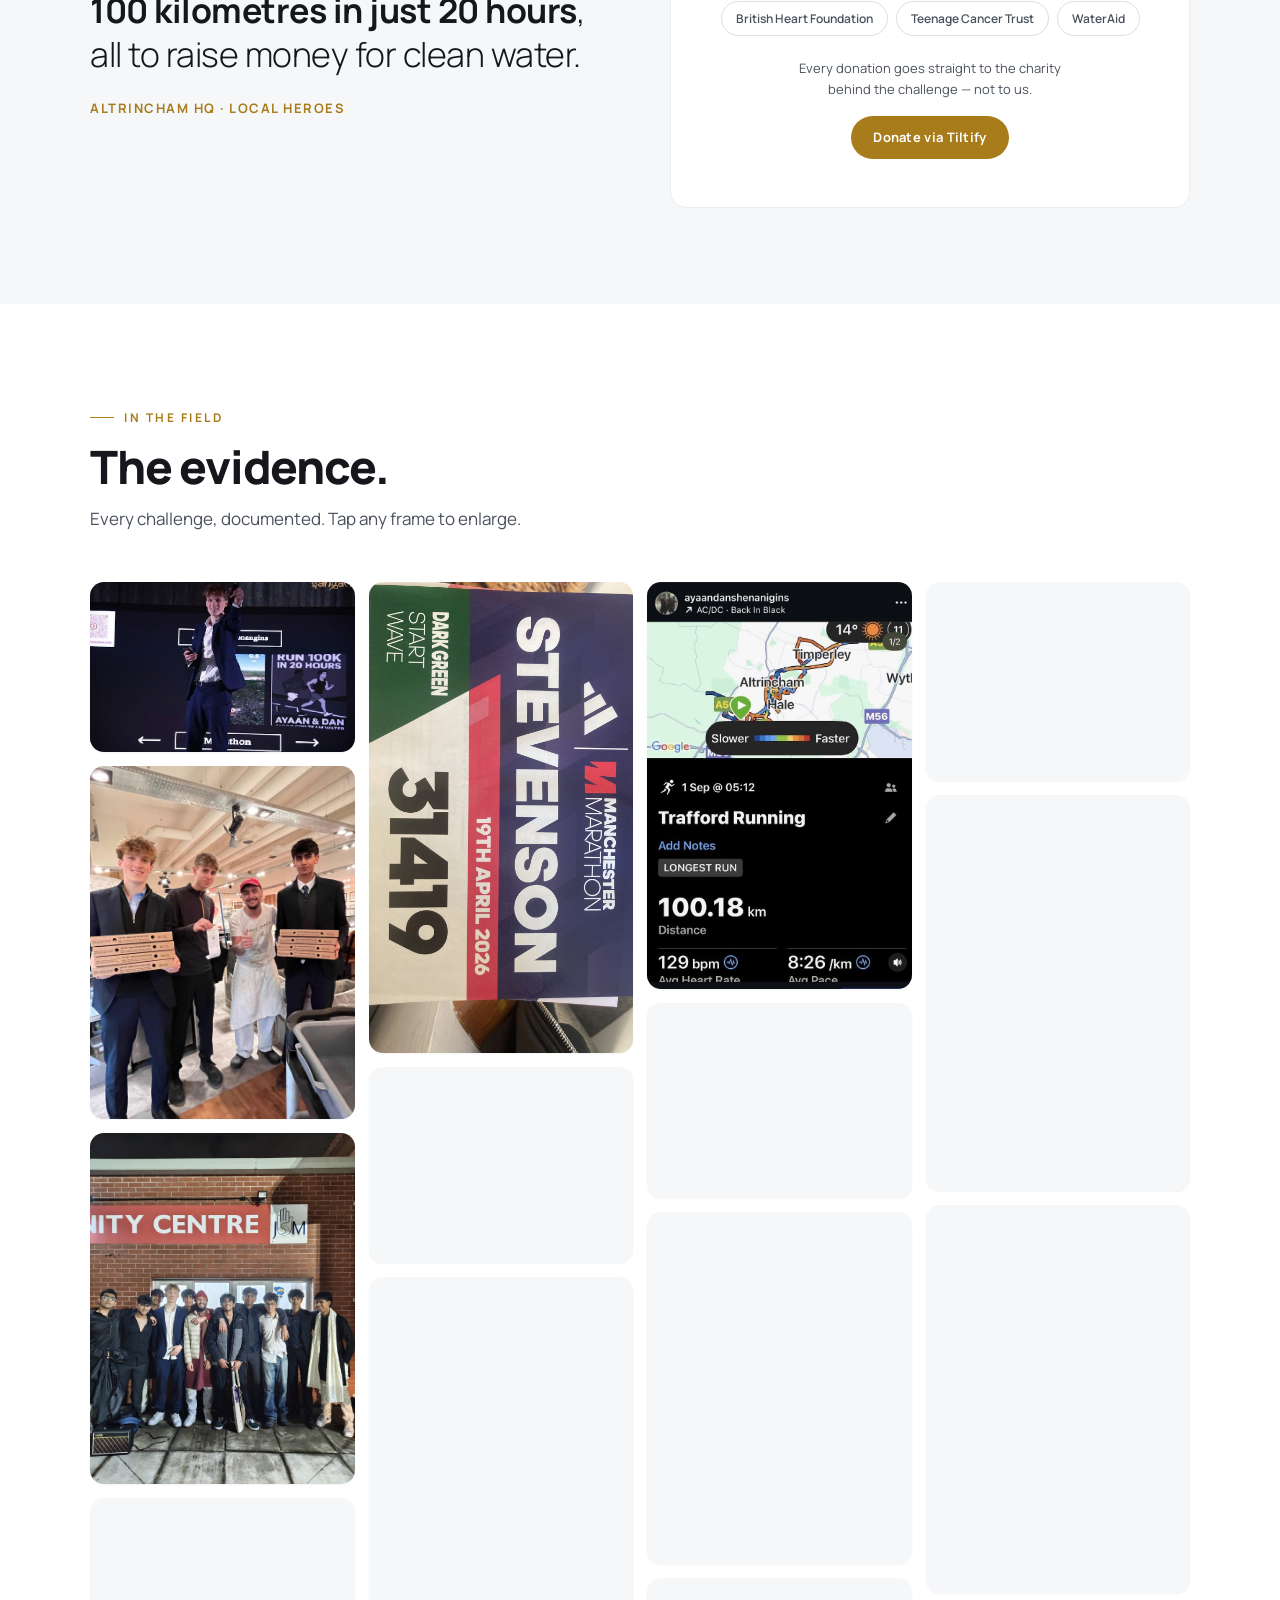
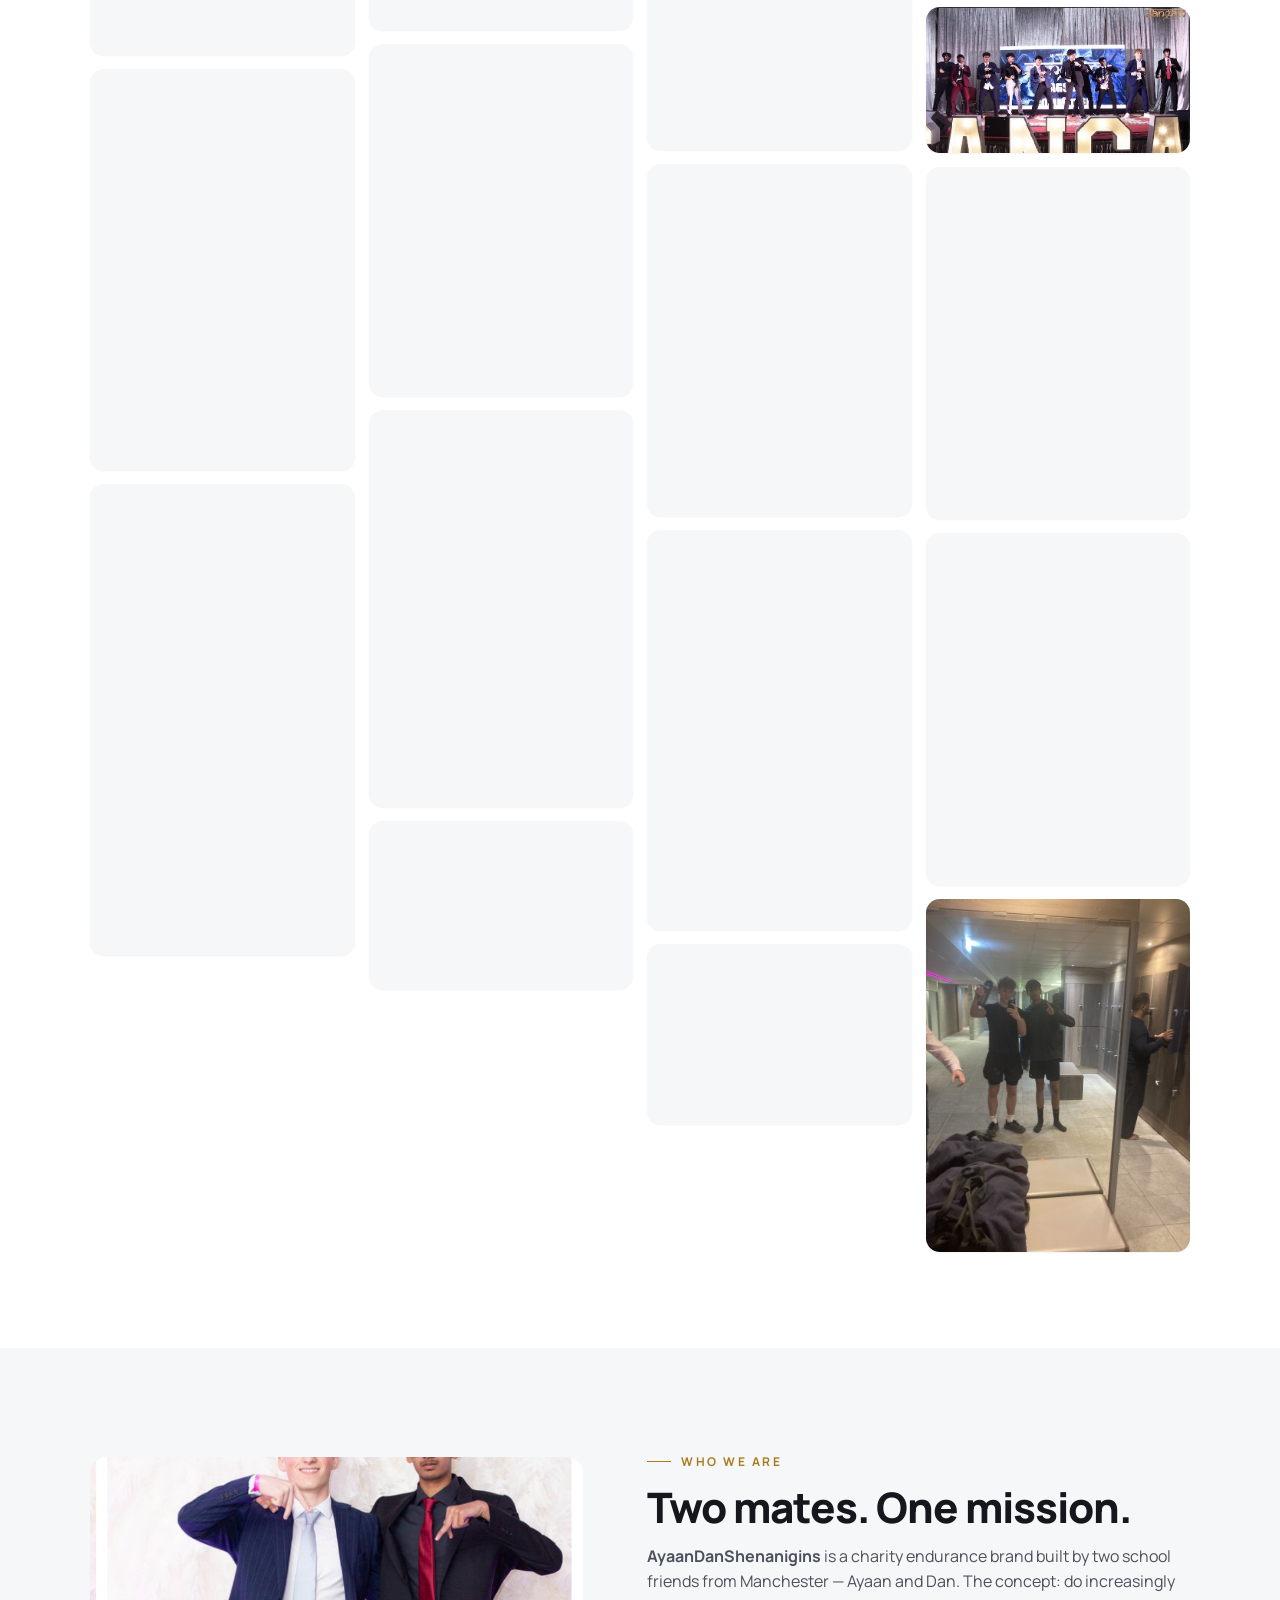
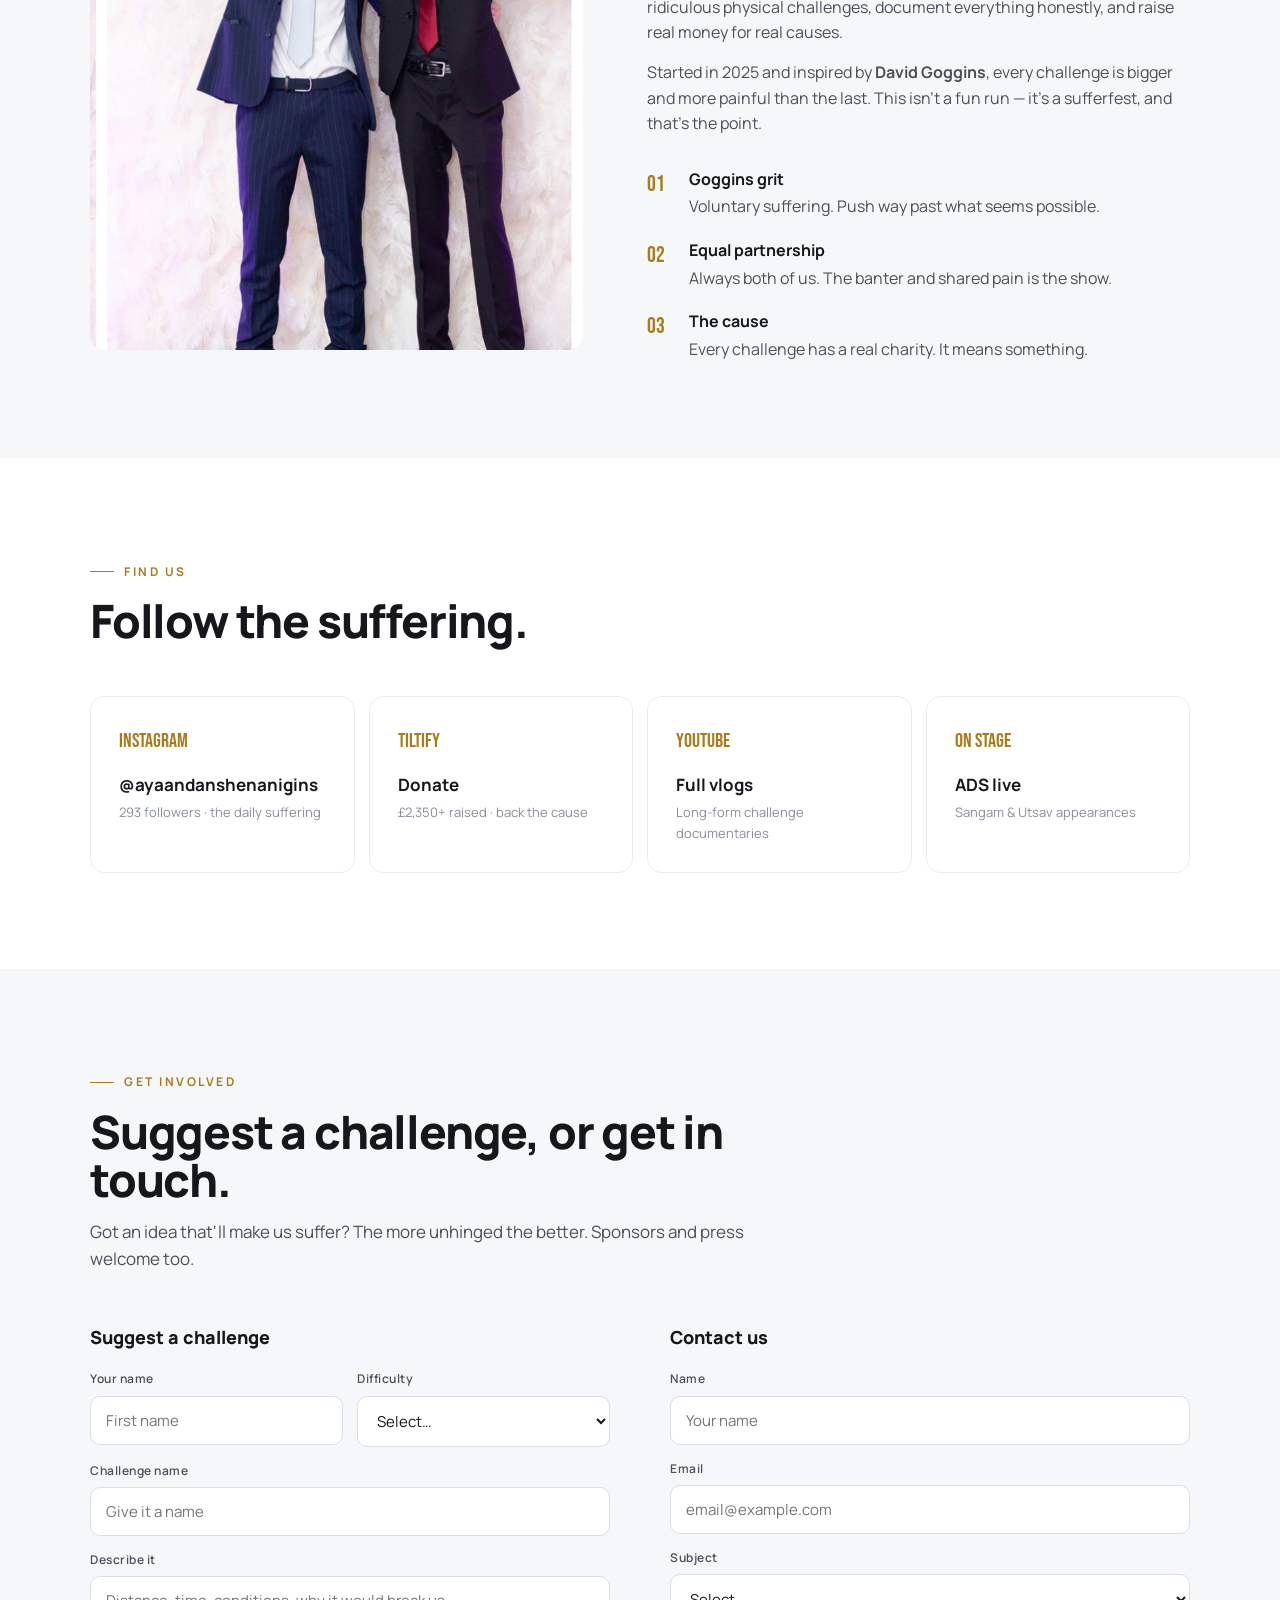
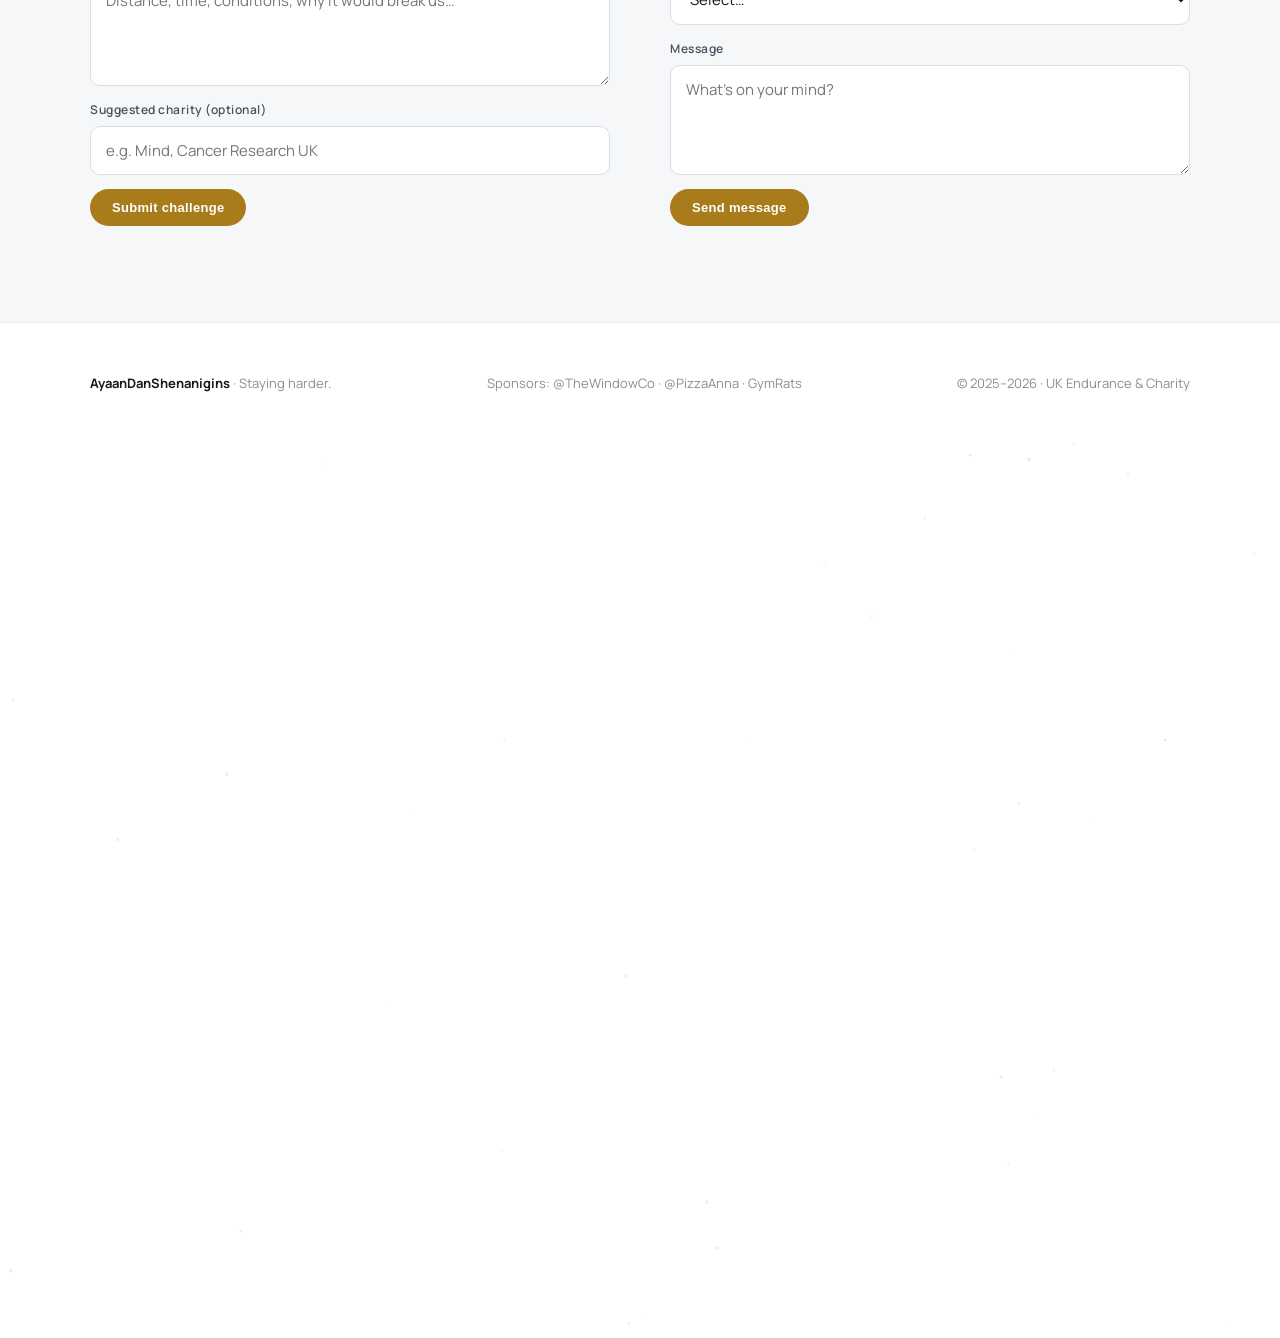
==== commit 9283a11c: "Rework homepage hero (no photo) and stop challenge bars covering faces Homepage: - Remove the croppe" ====
--- a/index.html
+++ b/index.html
@@ -56,20 +56,13 @@
 
 <!-- HERO -->
 <section class="hero wrap">
-  <div class="hero-grid">
-    <div class="reveal">
-      <span class="eyebrow">UK Endurance &middot; Charity &middot; Est. 2025</span>
-      <h1>Staying<br>harder<span class="u">.</span></h1>
-      <p class="lede">Two school friends. Increasingly ridiculous physical challenges. Real money raised for real causes.</p>
-      <div class="hero-cta">
-        <a class="btn gold" href="#challenges">See the challenges</a>
-        <a class="btn ghost" href="https://tiltify.com/@ayaan-dan-shenanigans" target="_blank" rel="noopener">Donate</a>
-      </div>
-    </div>
-    <div class="hero-figure reveal">
-      <img src="6795dfa7-bc55-44cd-89f1-da5bea7c7052.jpeg" alt="Ayaan, Dan and the crew in Manchester" style="object-position:center 22%"/>
-      <span class="tag">£2,350<small>RAISED</small></span>
-      <span class="cap">The crew &middot; Manchester</span>
+  <div class="hero-mid reveal">
+    <span class="eyebrow">UK Endurance &middot; Charity &middot; Est. 2025</span>
+    <h1>Staying<br>harder<span class="u">.</span></h1>
+    <p class="lede">Two school friends. Increasingly ridiculous physical challenges. Real money raised for real causes.</p>
+    <div class="hero-cta">
+      <a class="btn gold" href="#challenges">See the challenges</a>
+      <a class="btn ghost" href="https://tiltify.com/@ayaan-dan-shenanigans" target="_blank" rel="noopener">Donate</a>
     </div>
   </div>
   <div class="stats">
@@ -213,6 +206,7 @@
     <div class="gal">
       <figure class="cg reveal"><img src="IMG_2143.jpeg" alt="Presenting the 100K story on stage" loading="lazy" decoding="async"/><figcaption class="gl">Telling the 100K story</figcaption></figure>
       <figure class="cg reveal"><img src="e0bea713-c0f3-4ed7-aa87-e80d5e2e9841.jpeg" alt="Holding eight pizza boxes" loading="lazy" decoding="async"/><figcaption class="gl">Eight pizzas, earned</figcaption></figure>
+      <figure class="cg reveal"><img src="6795dfa7-bc55-44cd-89f1-da5bea7c7052.jpeg" alt="The crew in Manchester city centre" loading="lazy" decoding="async"/><figcaption class="gl">The crew</figcaption></figure>
       <figure class="cg reveal"><img src="IMG_2140.jpeg" alt="On stage at an appearance" loading="lazy" decoding="async"/><figcaption class="gl">On stage</figcaption></figure>
       <figure class="cg reveal"><img src="IMG_0783.jpeg" alt="Sangam Ball poster featuring Daniel and Ayaan" loading="lazy" decoding="async"/><figcaption class="gl">Sangam Ball</figcaption></figure>
       <figure class="cg reveal"><img src="5E600DAB-D5FB-44A5-92DC-9AD30840ACBF.jpeg" alt="Drinks and fuel for the 100K run" loading="lazy" decoding="async"/><figcaption class="gl">Fuel for 20 hours</figcaption></figure>
--- a/home.css
+++ b/home.css
@@ -50,13 +50,14 @@
 .burger[aria-expanded="true"] span:nth-child(3){transform:translateY(-7px) rotate(-45deg)}
 
 /* ---------- HERO ---------- */
-.hero{padding:170px 0 90px}
+.hero{padding:172px 0 86px;text-align:center}
+.hero-mid{max-width:820px;margin:0 auto}
 .hero-grid{display:grid;grid-template-columns:1.05fr .95fr;gap:64px;align-items:center}
-.hero h1{font-size:clamp(44px,5.6vw,82px);line-height:1.02;letter-spacing:-2.5px;font-weight:800;margin:26px 0 0}
+.hero h1{font-size:clamp(52px,8.4vw,116px);line-height:.96;letter-spacing:-3px;font-weight:800;margin:24px 0 0}
 .hero h1 .thin{font-weight:300;color:var(--ink-2)}
 .hero h1 .u{color:var(--gold)}
-.hero .lede{font-size:19px;color:var(--ink-2);max-width:30ch;margin-top:26px;font-weight:400}
-.hero-cta{display:flex;gap:14px;margin-top:34px;flex-wrap:wrap}
+.hero .lede{font-size:20px;color:var(--ink-2);max-width:46ch;margin:28px auto 0;font-weight:400}
+.hero-cta{display:flex;gap:14px;margin-top:36px;flex-wrap:wrap;justify-content:center}
 .hero-figure{position:relative}
 .hero-figure img{width:100%;aspect-ratio:4/5;object-fit:cover;border-radius:14px;object-position:center 25%}
 .hero-figure .cap{position:absolute;left:18px;bottom:18px;background:rgba(255,255,255,.92);backdrop-filter:blur(6px);padding:9px 14px;border-radius:8px;font-size:12px;font-weight:600;color:var(--ink-2)}
@@ -64,7 +65,8 @@
 .hero-figure .tag small{display:block;font-family:'Manrope';font-size:9px;font-weight:700;letter-spacing:2px;opacity:.85;margin-top:4px}
 
 /* stat row */
-.stats{display:grid;grid-template-columns:repeat(4,1fr);gap:30px;border-top:1px solid var(--line);margin-top:64px;padding-top:34px}
+.stats{display:grid;grid-template-columns:repeat(4,1fr);gap:30px;border-top:1px solid var(--line);margin-top:60px;padding-top:34px}
+.stats .stat{text-align:center}
 .stat .stat-n{font-family:'Bebas Neue';font-size:clamp(40px,5vw,58px);line-height:1;color:var(--ink)}
 .stat .stat-n span{color:var(--gold)}
 .stat .lab{font-size:12px;font-weight:600;letter-spacing:1.5px;text-transform:uppercase;color:var(--ink-3);margin-top:8px}
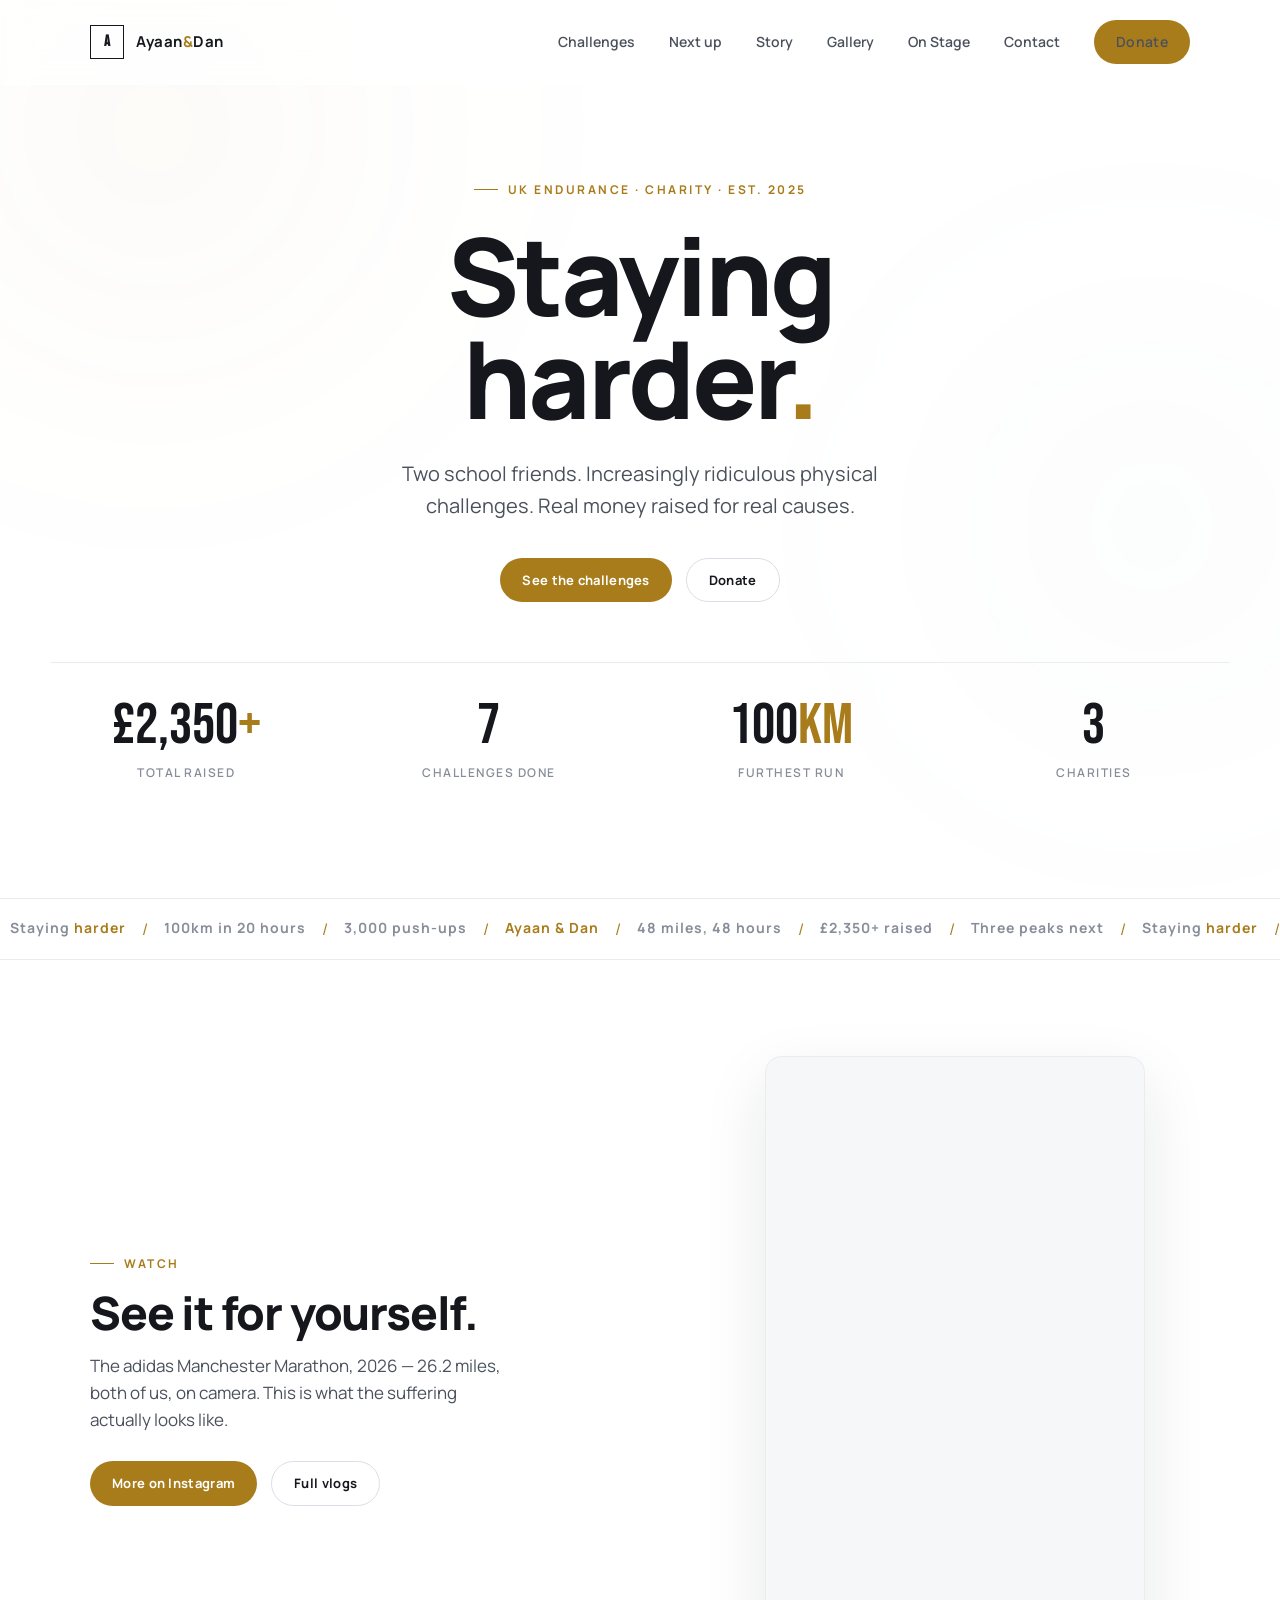
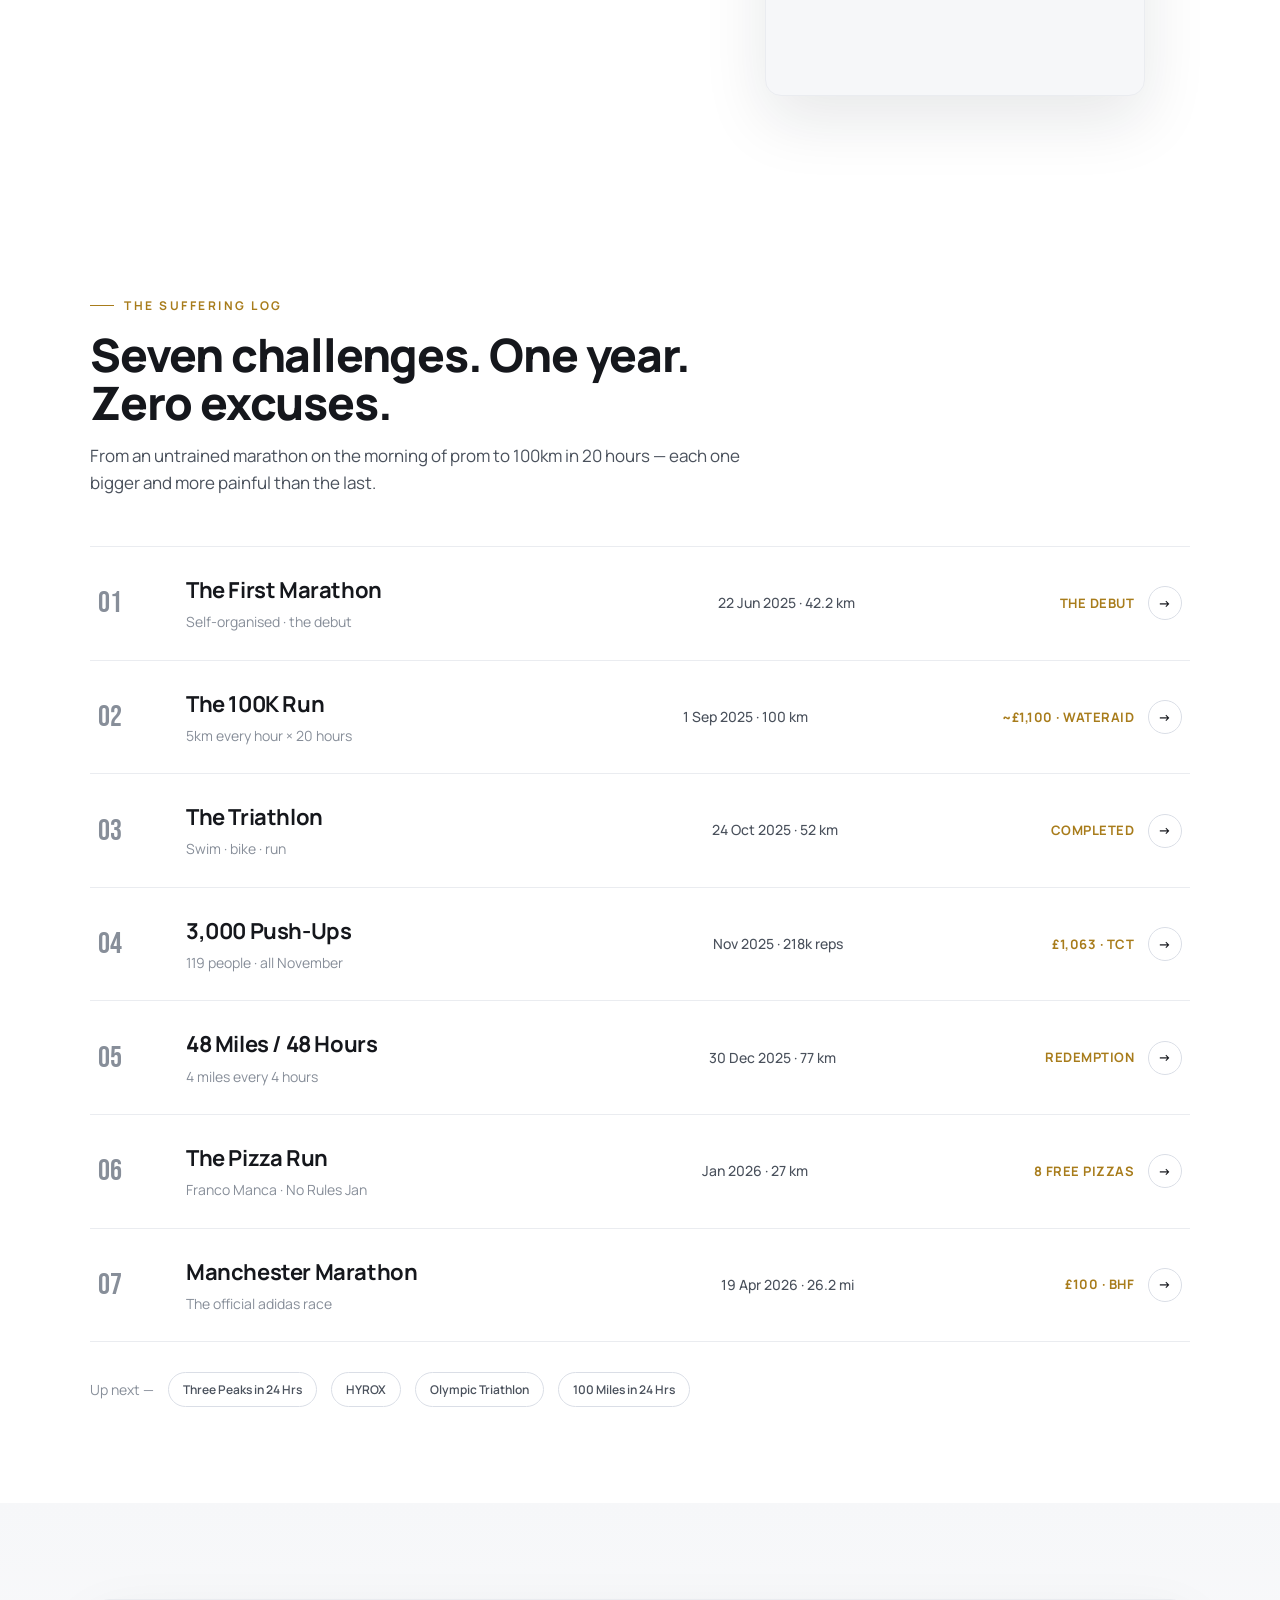
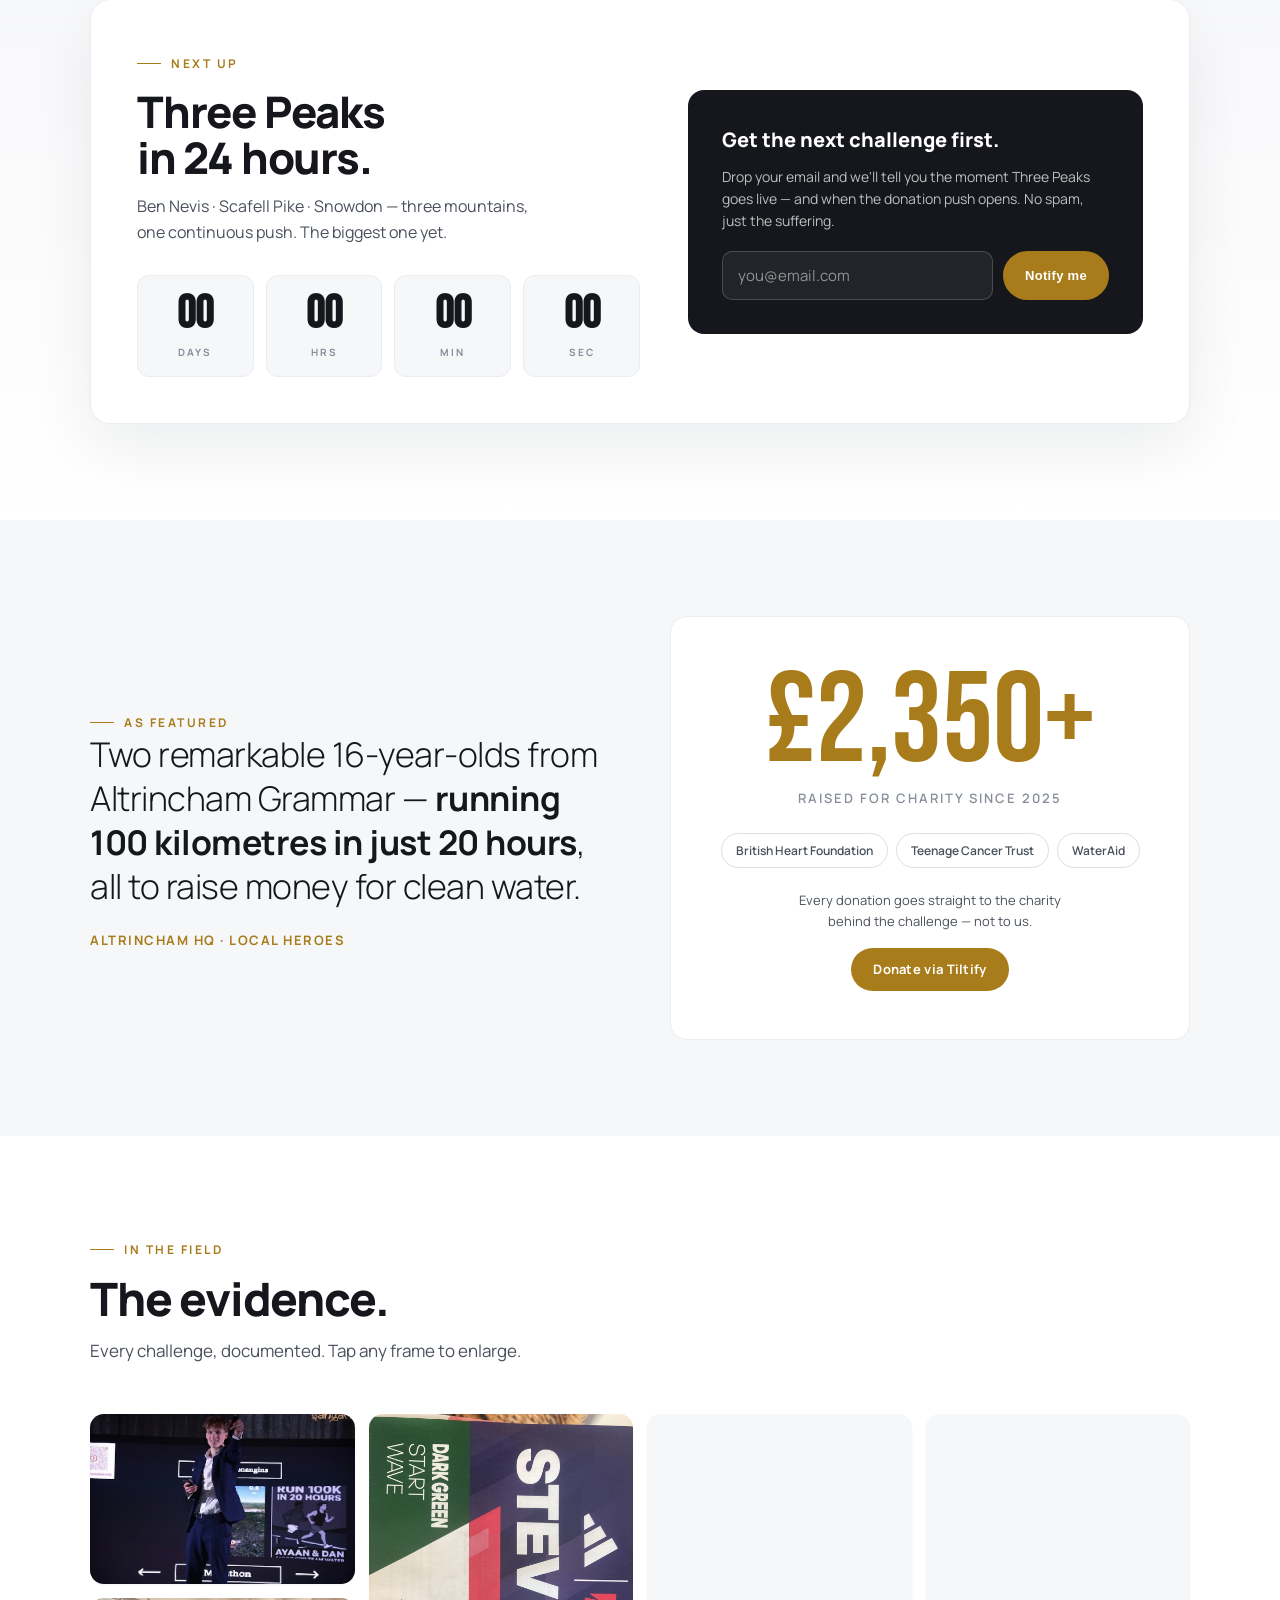
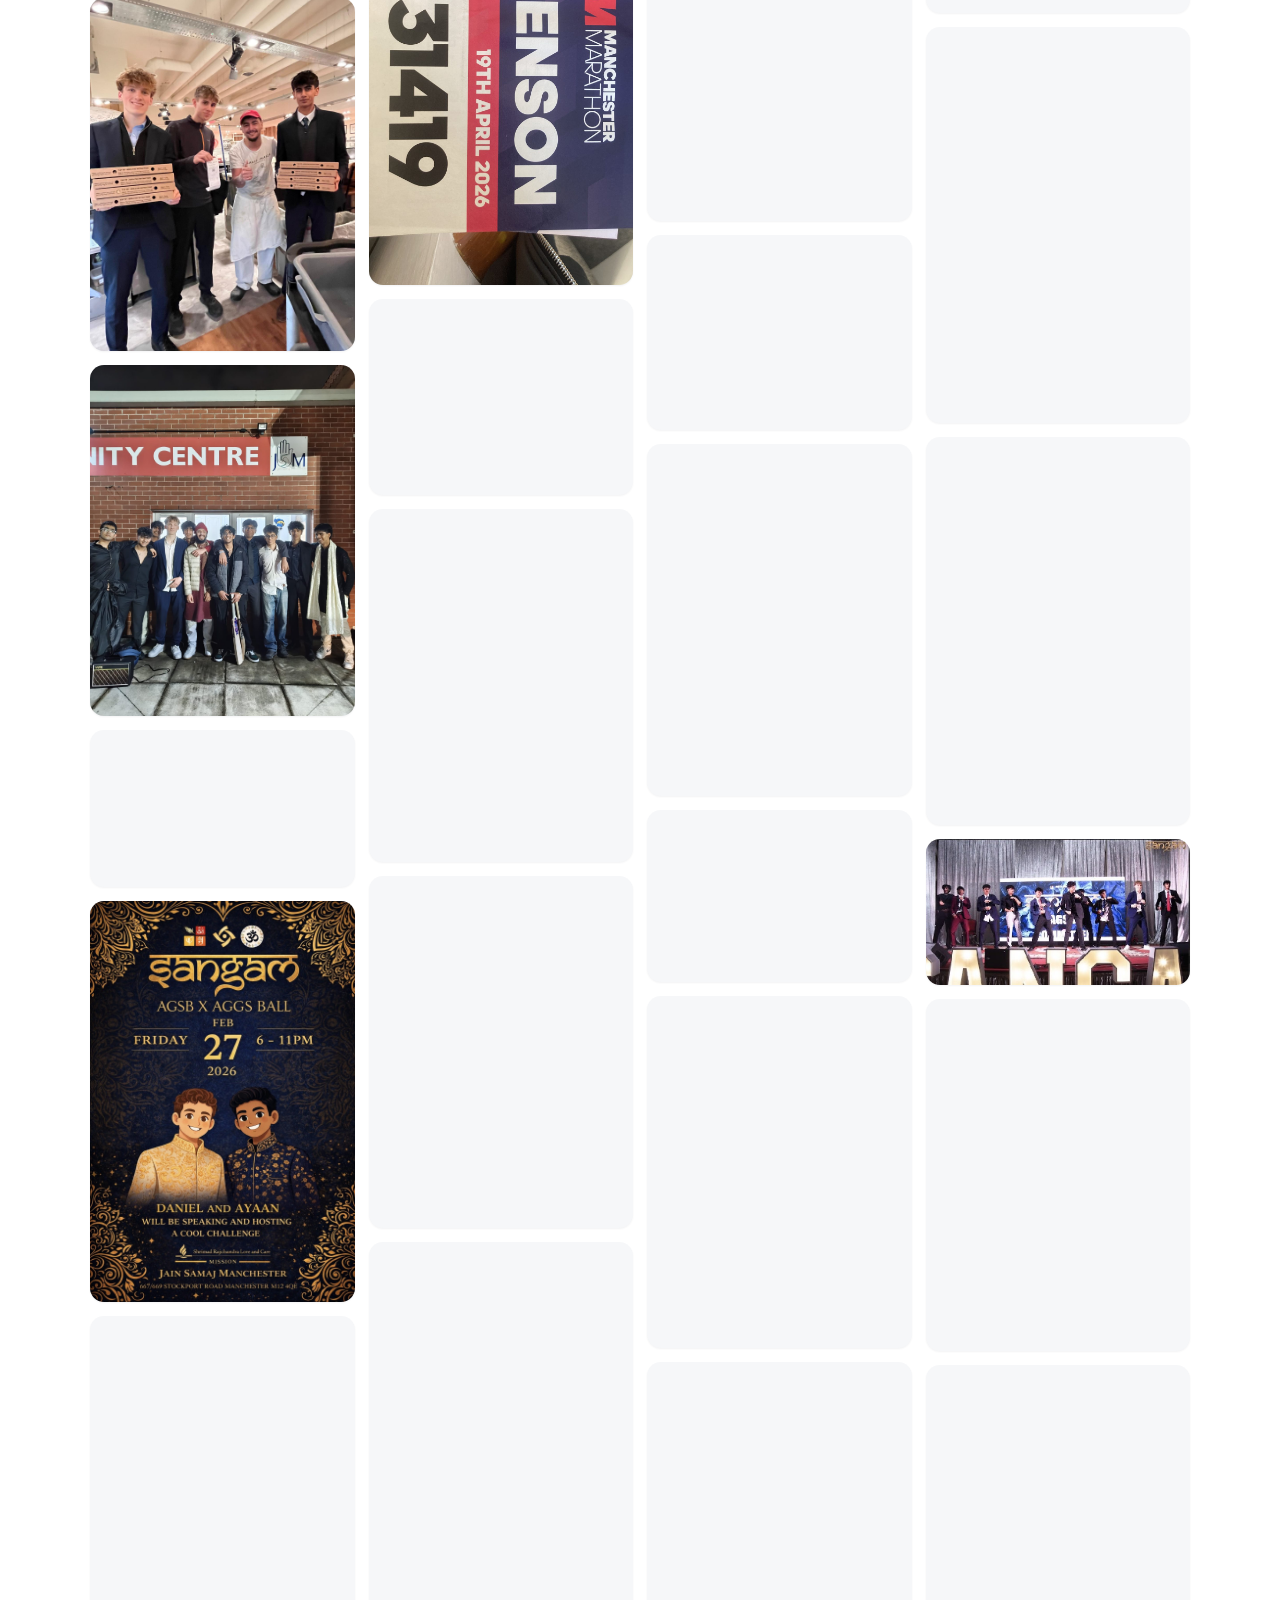
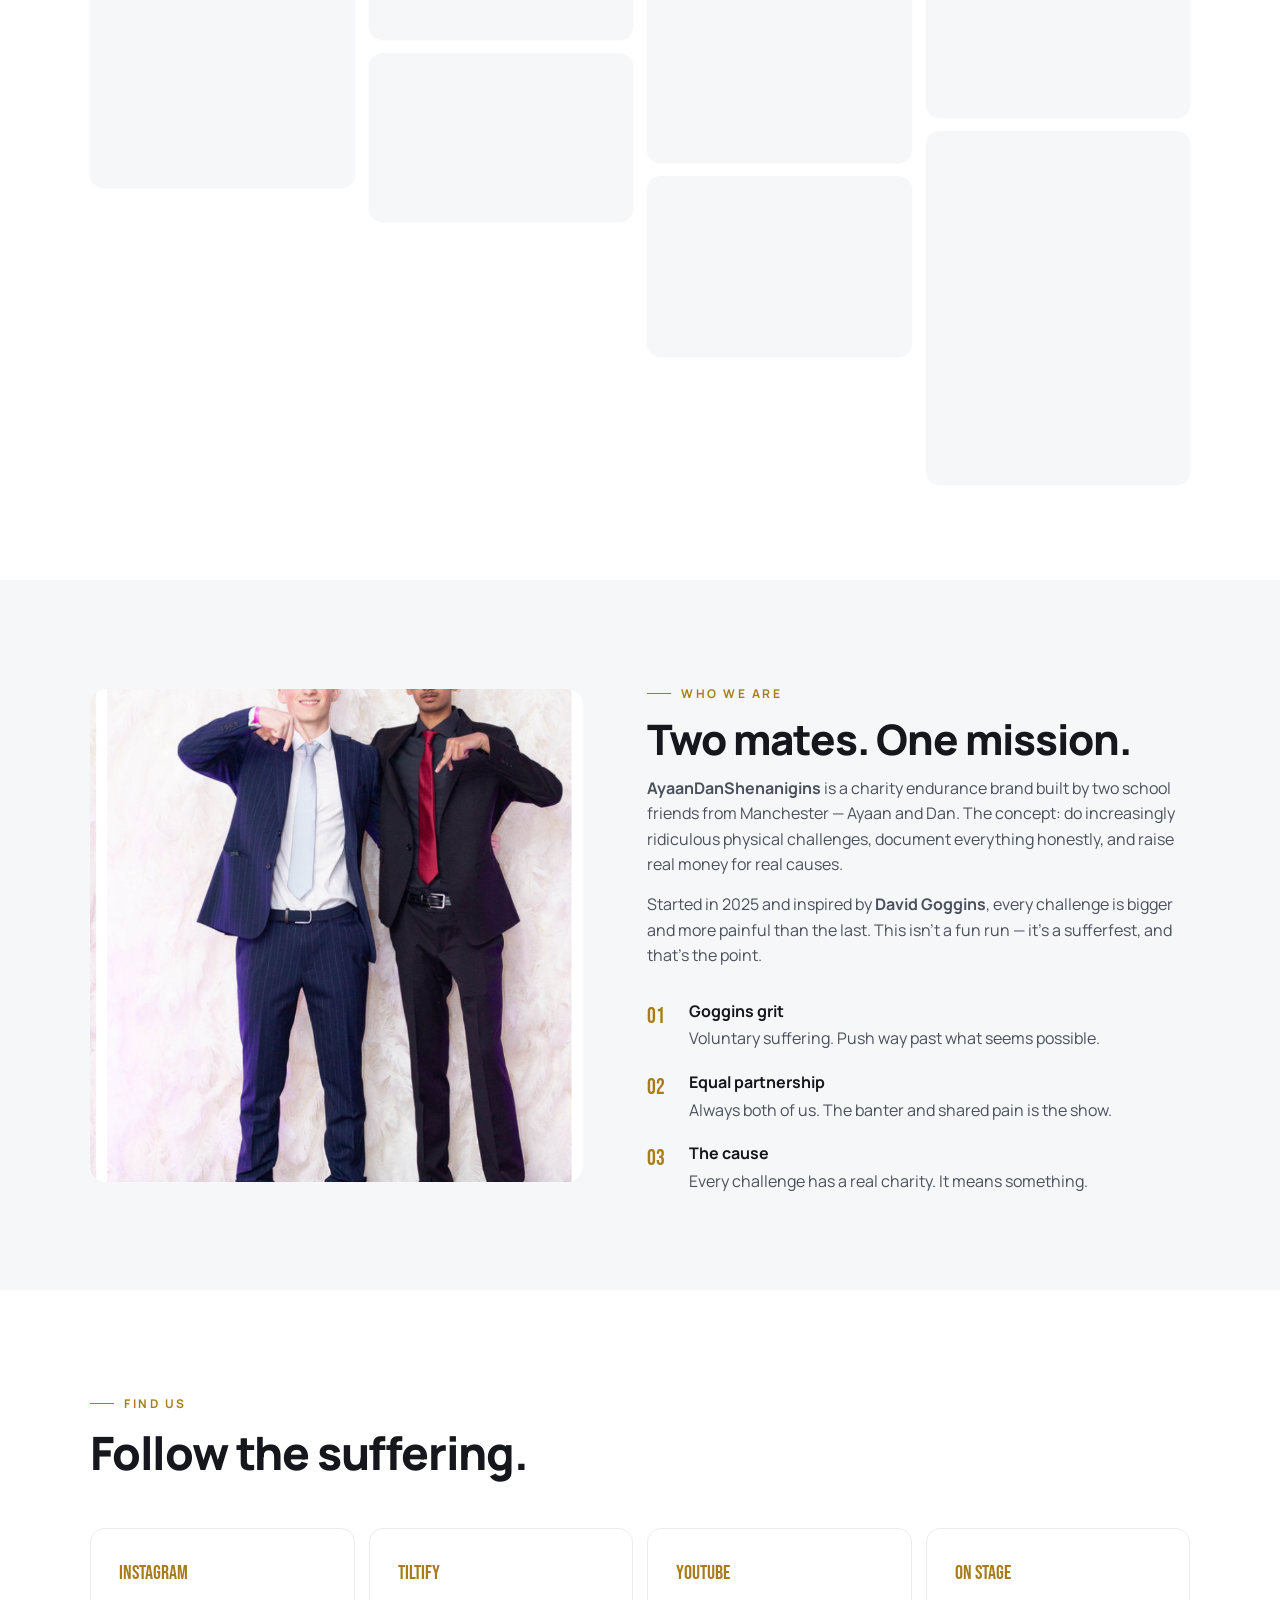
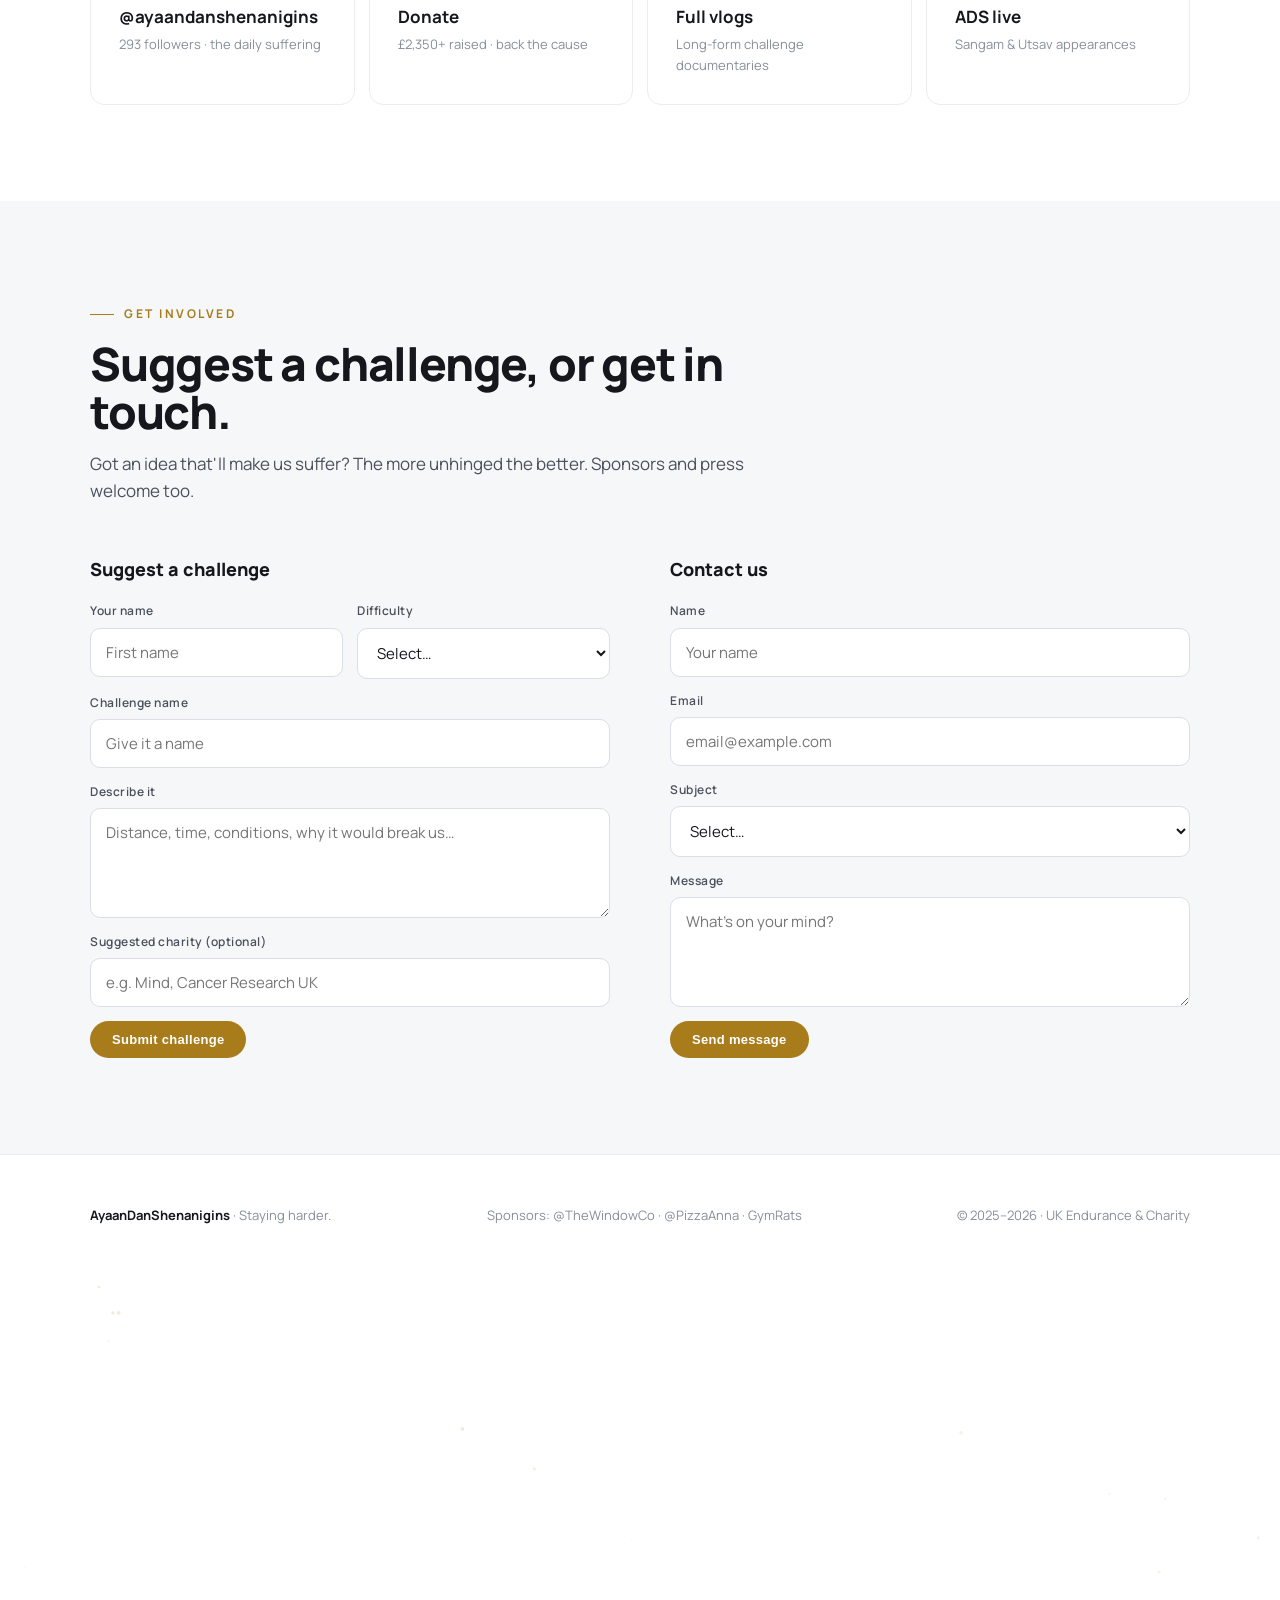
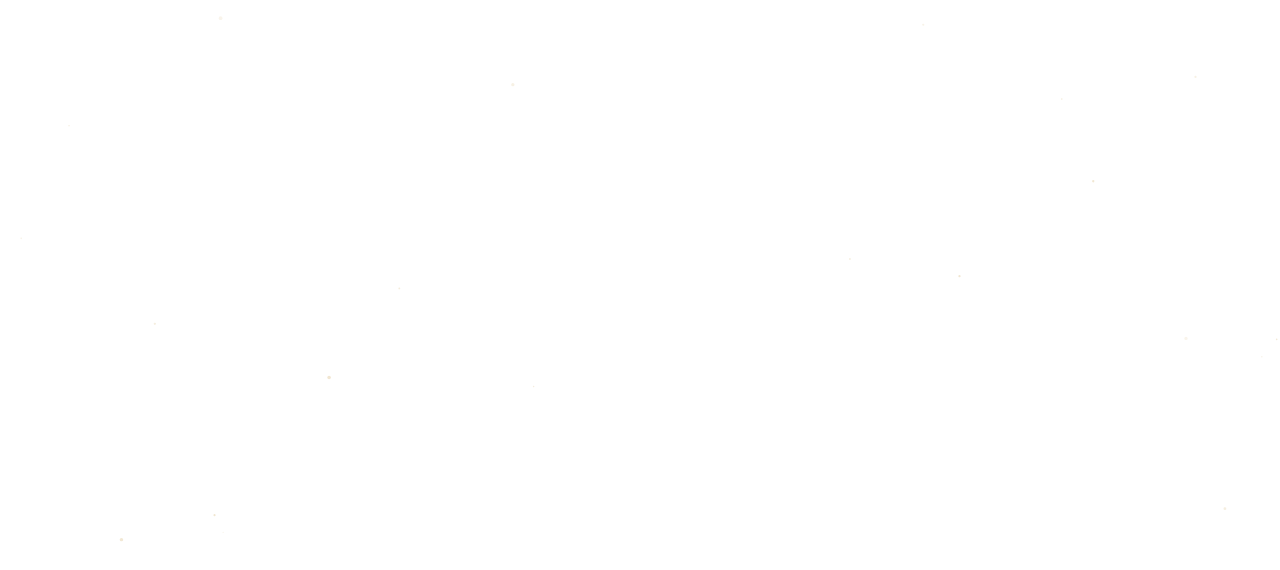
==== commit 009c8d88: "Embed the Manchester Marathon Instagram reel - Add a "Watch" section to the homepage (right after th" ====
--- a/index.html
+++ b/index.html
@@ -78,6 +78,26 @@
   <b>Staying <em>harder</em></b><span class="d">/</span><b>100km in 20 hours</b><span class="d">/</span><b>3,000 push-ups</b><span class="d">/</span><b><em>Ayaan &amp; Dan</em></b><span class="d">/</span><b>48 miles, 48 hours</b><span class="d">/</span><b>£2,350+ raised</b><span class="d">/</span><b>Three peaks next</b><span class="d">/</span>
 </div></div>
 
+<!-- WATCH -->
+<section class="sec watch" id="watch">
+  <div class="wrap">
+    <div class="watch-grid">
+      <div class="reveal">
+        <span class="eyebrow">Watch</span>
+        <h2>See it for yourself.</h2>
+        <p>The adidas Manchester Marathon, 2026 &mdash; 26.2 miles, both of us, on camera. This is what the suffering actually looks like.</p>
+        <div class="hero-cta">
+          <a class="btn gold" href="https://instagram.com/ayaandanshenanigins" target="_blank" rel="noopener">More on Instagram</a>
+          <a class="btn ghost" href="https://youtube.com/@ayaandanshenanigins" target="_blank" rel="noopener">Full vlogs</a>
+        </div>
+      </div>
+      <div class="reel reveal">
+        <iframe src="https://www.instagram.com/reel/DXXc5HnkSEB/embed" title="Manchester Marathon — AyaanDanShenanigins" loading="lazy" allowfullscreen scrolling="no"></iframe>
+      </div>
+    </div>
+  </div>
+</section>
+
 <!-- CHALLENGES -->
 <section class="sec" id="challenges">
   <div class="wrap">
--- a/home.css
+++ b/home.css
@@ -127,6 +127,14 @@
 .cg .gl::before{content:'';width:6px;height:6px;border-radius:50%;background:var(--gold-2);flex:none;box-shadow:0 0 10px rgba(194,146,42,.9)}
 .cg:hover .gl{opacity:1;transform:none}
 
+/* ---------- WATCH (video embed) ---------- */
+.watch-grid{display:grid;grid-template-columns:1fr .82fr;gap:56px;align-items:center}
+.watch h2{font-size:clamp(30px,3.6vw,46px);letter-spacing:-1.2px;font-weight:800;line-height:1.05;margin-top:16px}
+.watch p{color:var(--ink-2);margin-top:14px;font-size:17px;max-width:42ch}
+.watch .hero-cta{justify-content:flex-start;margin-top:28px}
+.reel{display:flex;justify-content:center}
+.reel iframe{width:100%;max-width:380px;height:640px;border:1px solid var(--line);border-radius:16px;background:var(--soft);box-shadow:0 24px 64px rgba(20,27,38,.10)}
+
 /* ---------- NEXT UP + NOTIFY ---------- */
 .nextup{background:linear-gradient(180deg,var(--soft),var(--bg))}
 .nu-grid{display:grid;grid-template-columns:1.05fr .95fr;gap:48px;align-items:center;border:1px solid var(--line);border-radius:20px;padding:46px;background:var(--bg);box-shadow:0 24px 64px rgba(20,27,38,.07)}
@@ -205,7 +213,8 @@
   .nav{position:fixed;inset:0 0 0 auto;width:min(80vw,320px);flex-direction:column;justify-content:center;align-items:flex-start;gap:24px;background:#fff;padding:0 40px;transform:translateX(100%);transition:transform .3s;box-shadow:-20px 0 60px rgba(20,27,38,.08)}
   .nav.open{transform:none}.nav a{font-size:20px}
   .burger{display:flex}
-  .hero-grid,.feature,.about,.forms,.nu-grid{grid-template-columns:1fr;gap:32px}
+  .hero-grid,.feature,.about,.forms,.nu-grid,.watch-grid{grid-template-columns:1fr;gap:32px}
+  .reel iframe{height:600px}
   .nu-grid{padding:28px}.nu-row{flex-direction:column}.nu-row .btn{justify-content:center}
   .hero-figure{order:-1}.hero-figure .tag{right:14px}
   .stats{grid-template-columns:1fr 1fr;gap:24px}
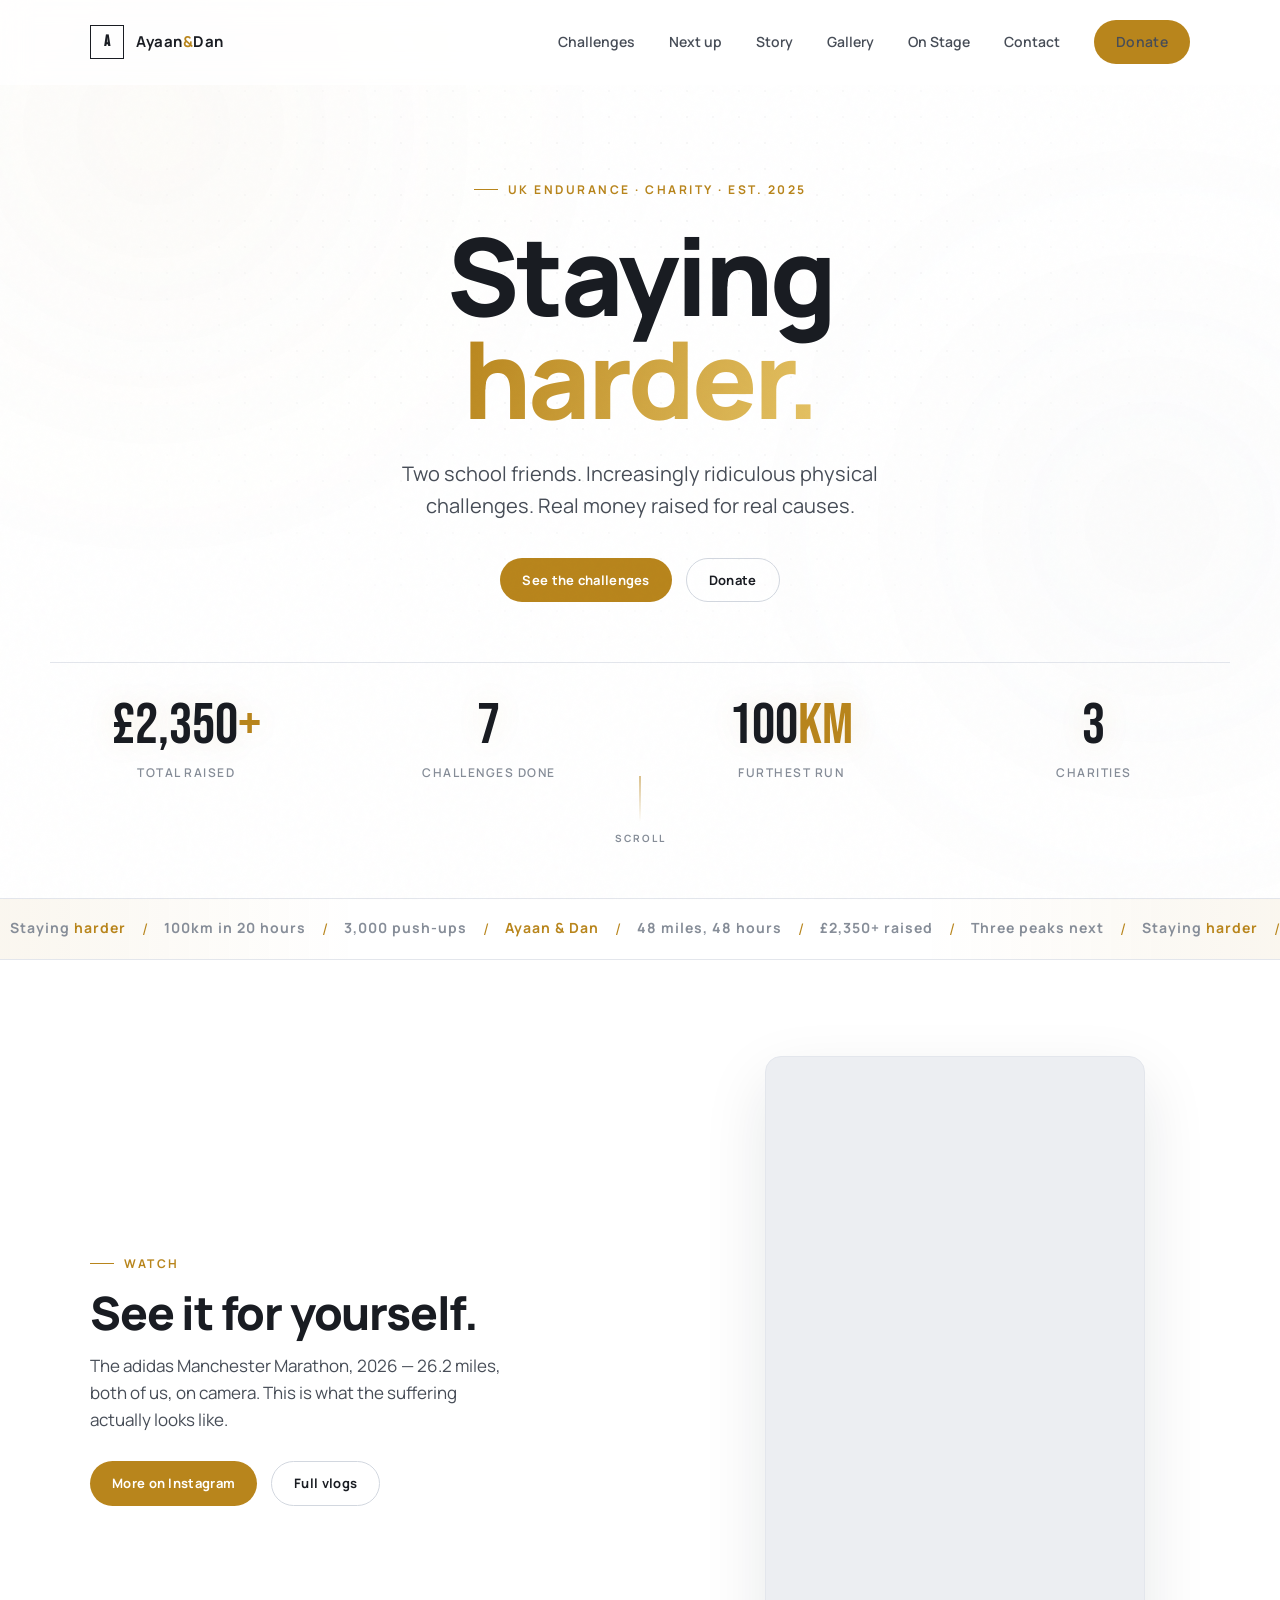
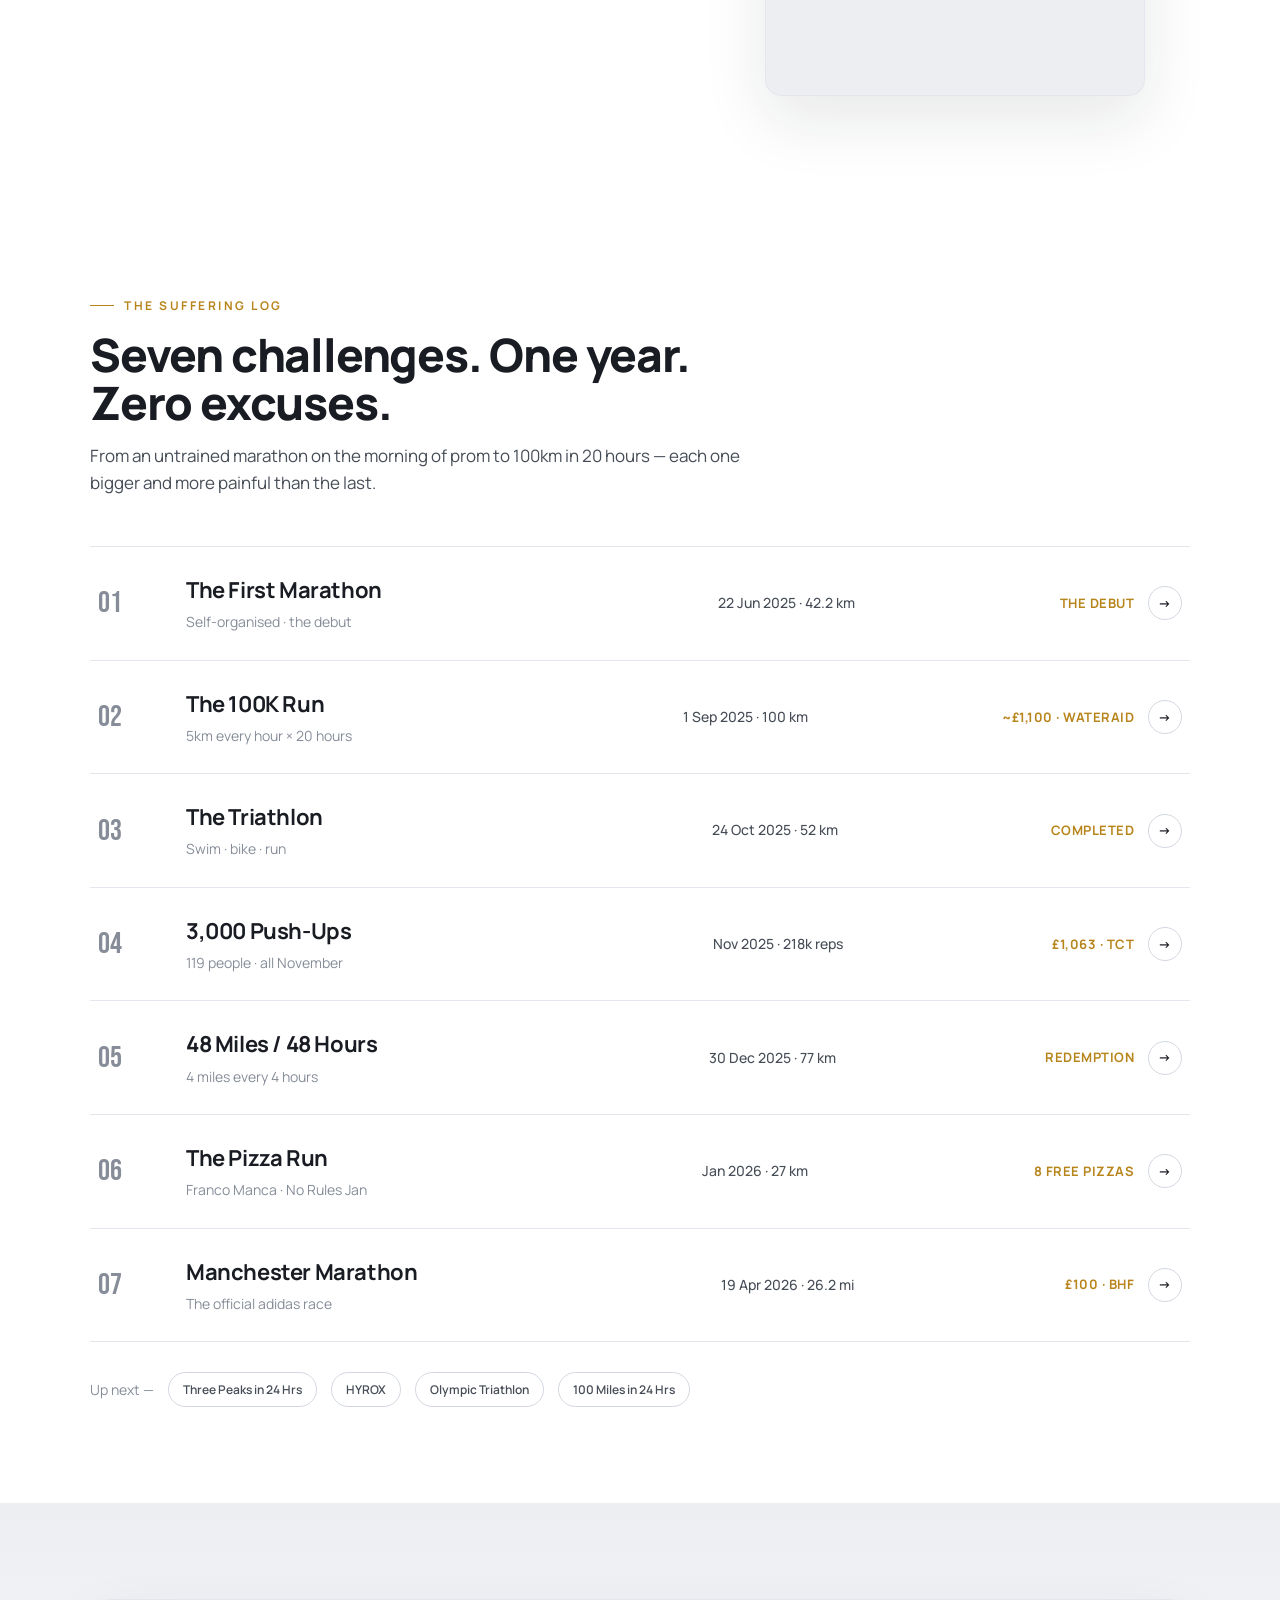
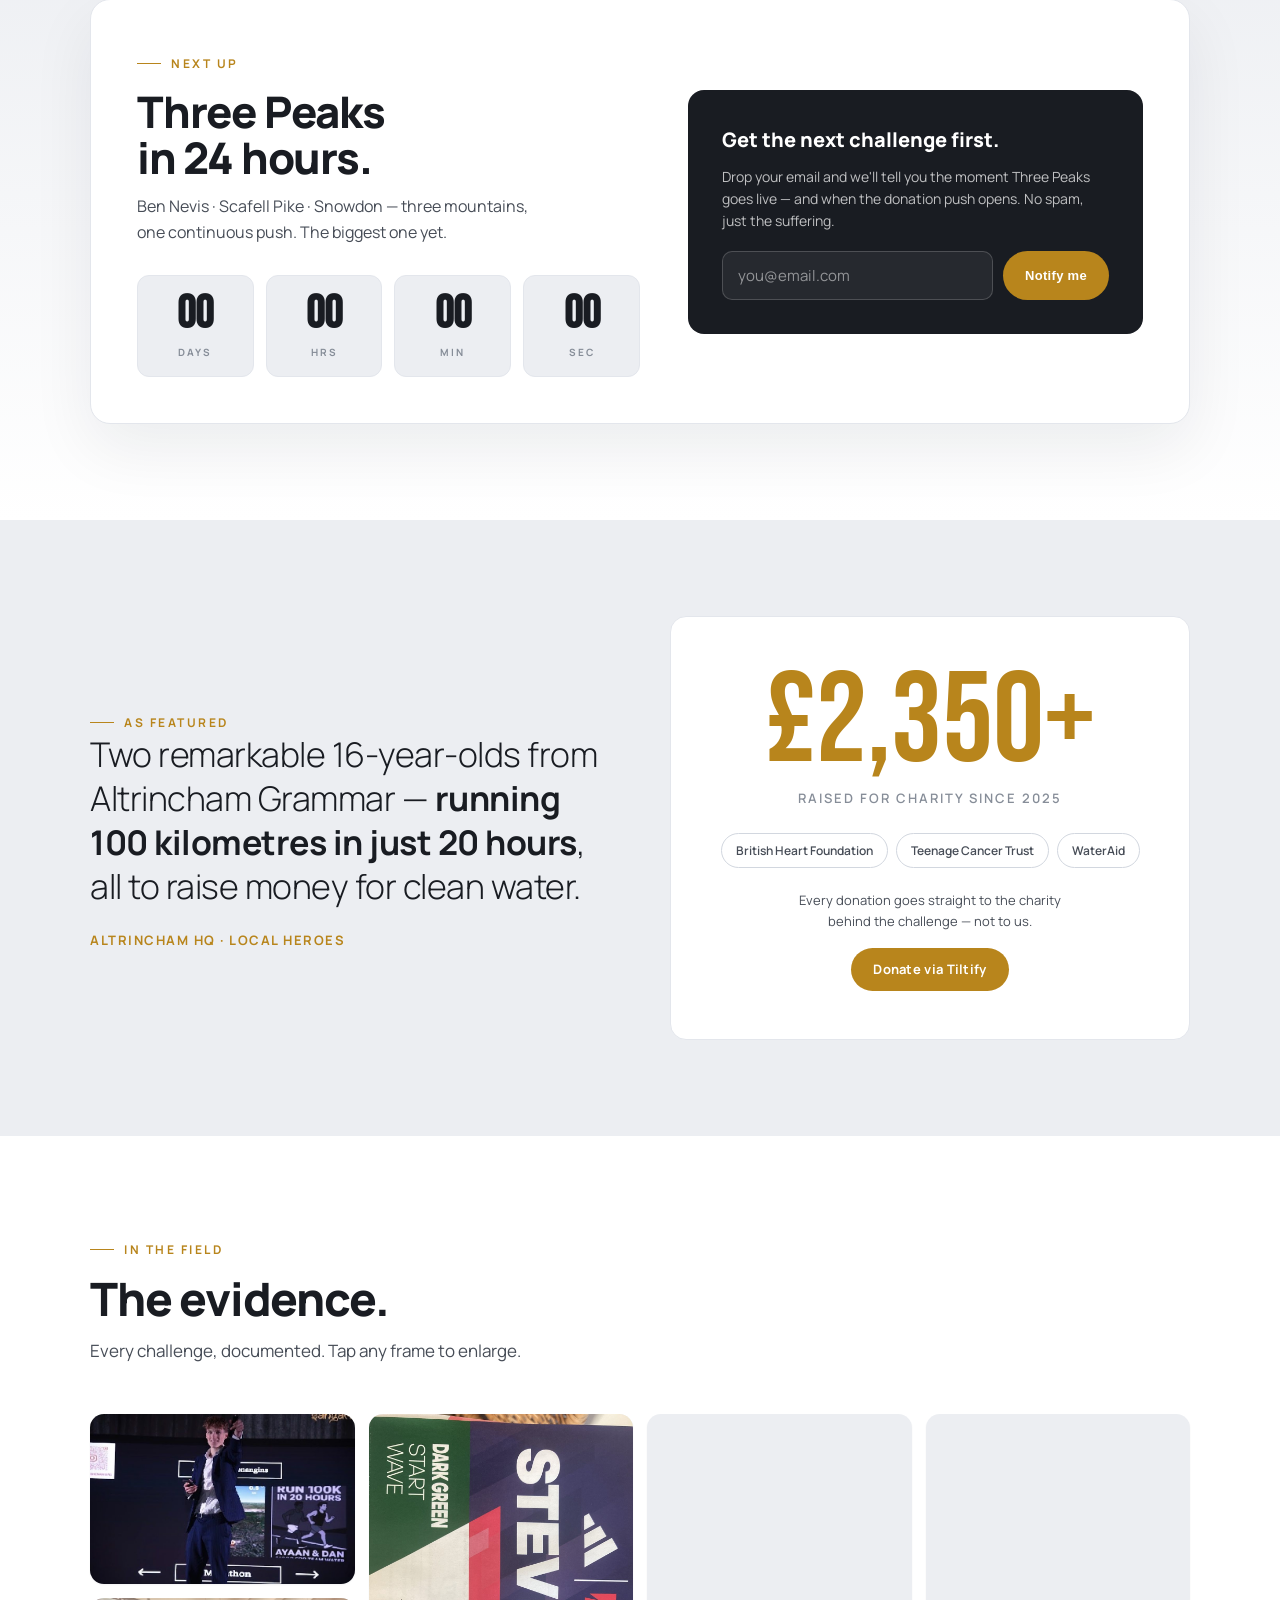
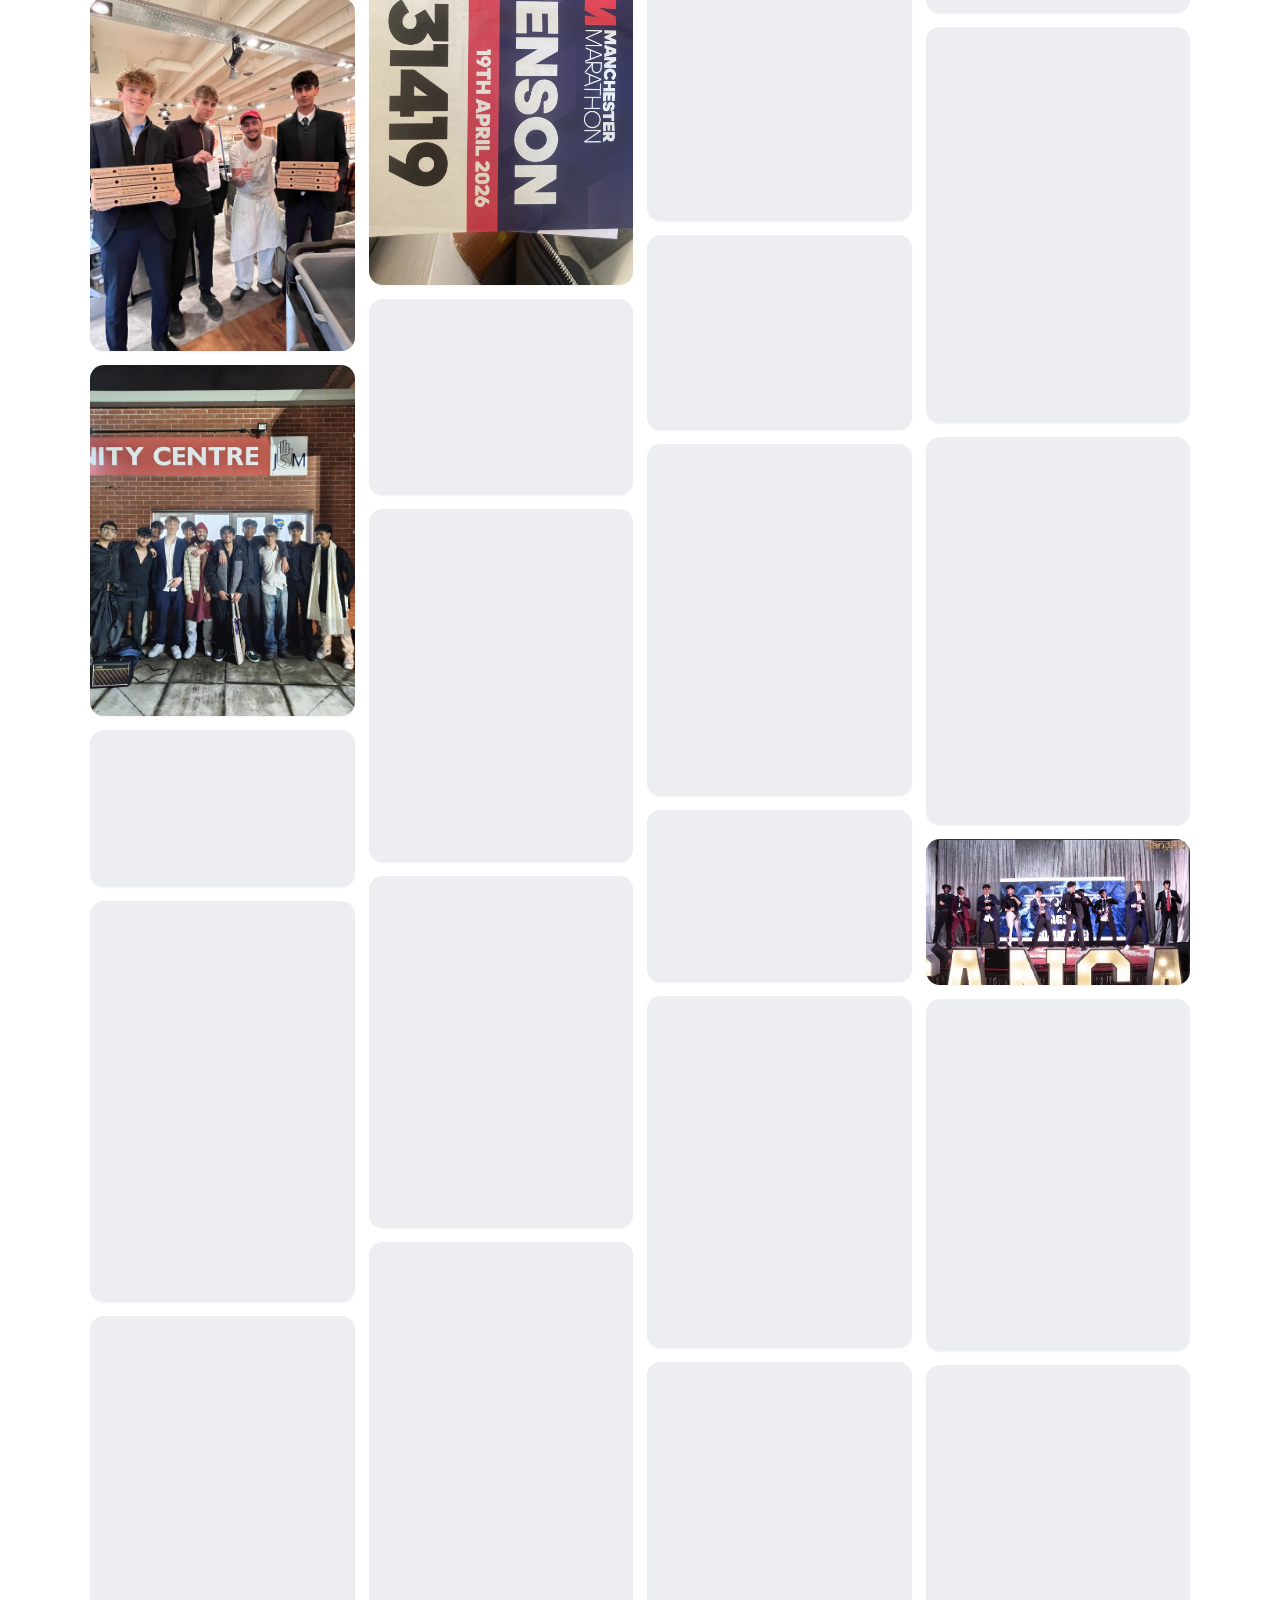
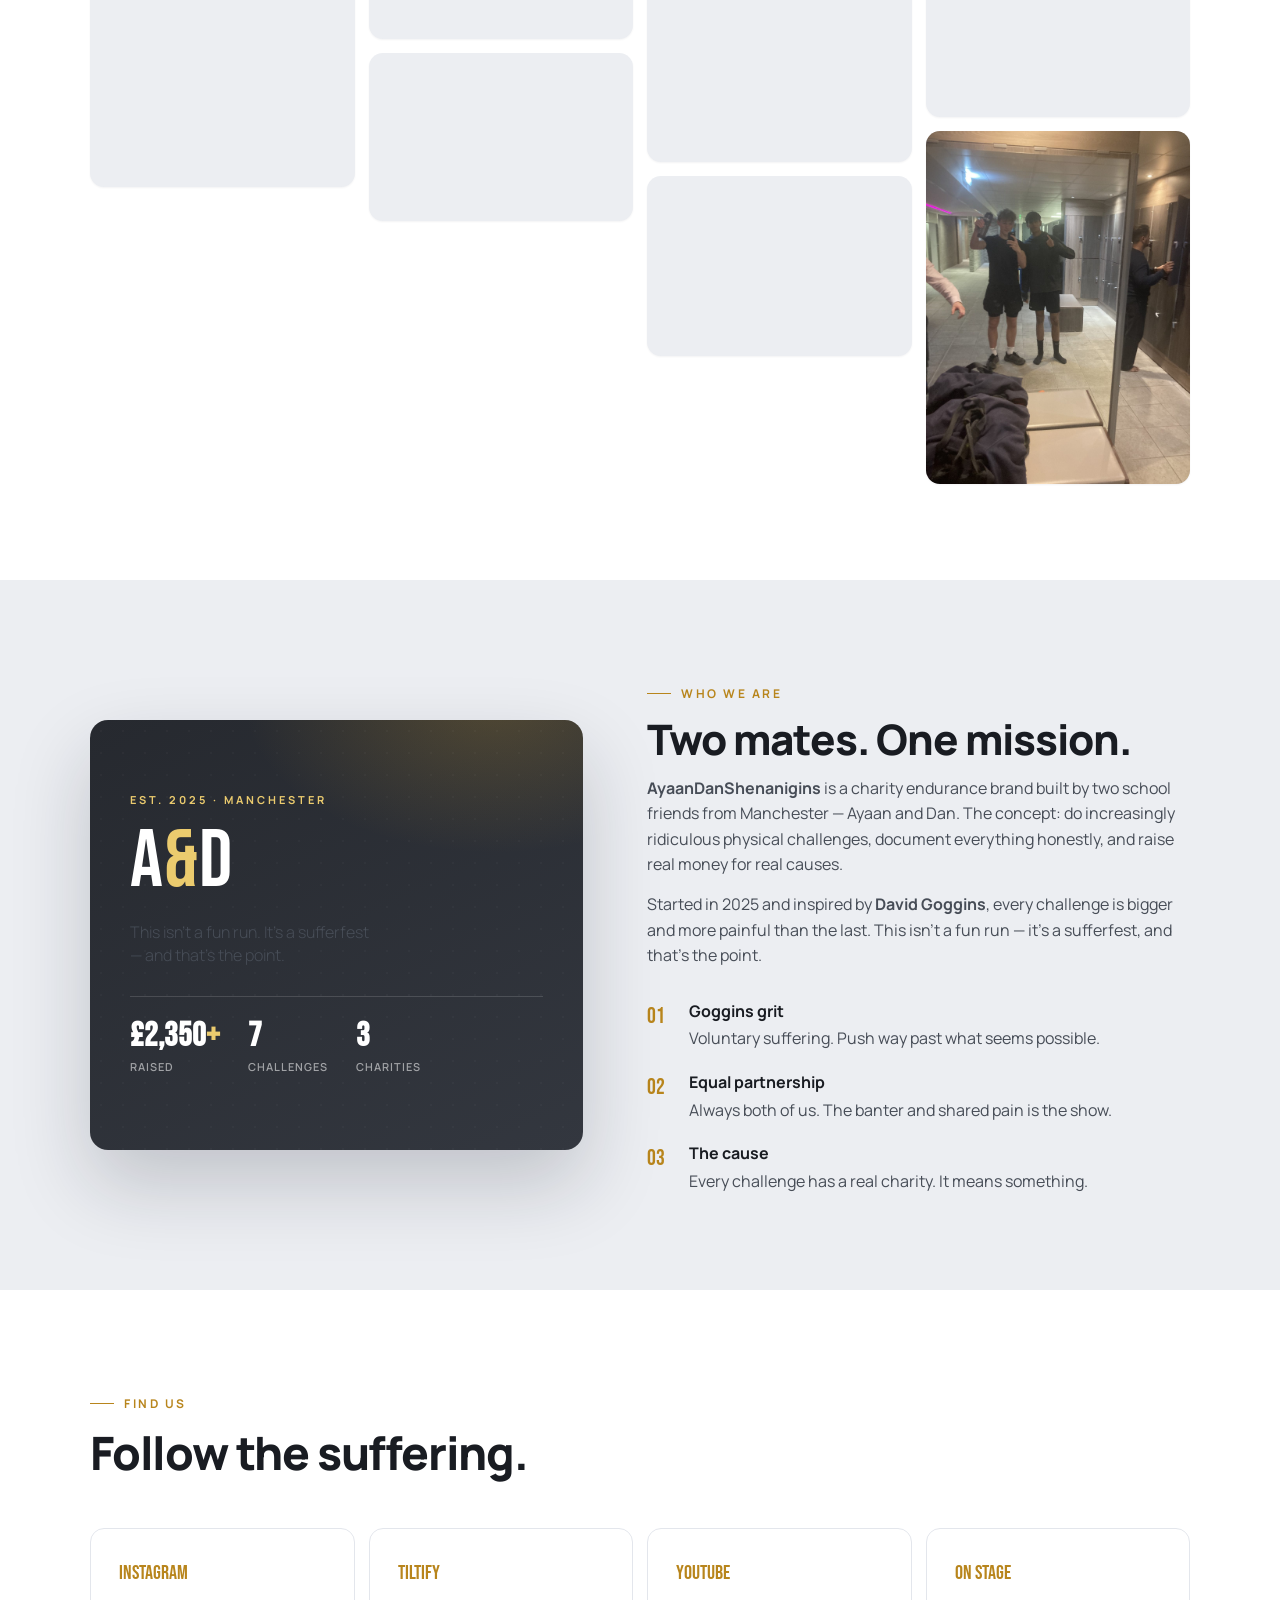
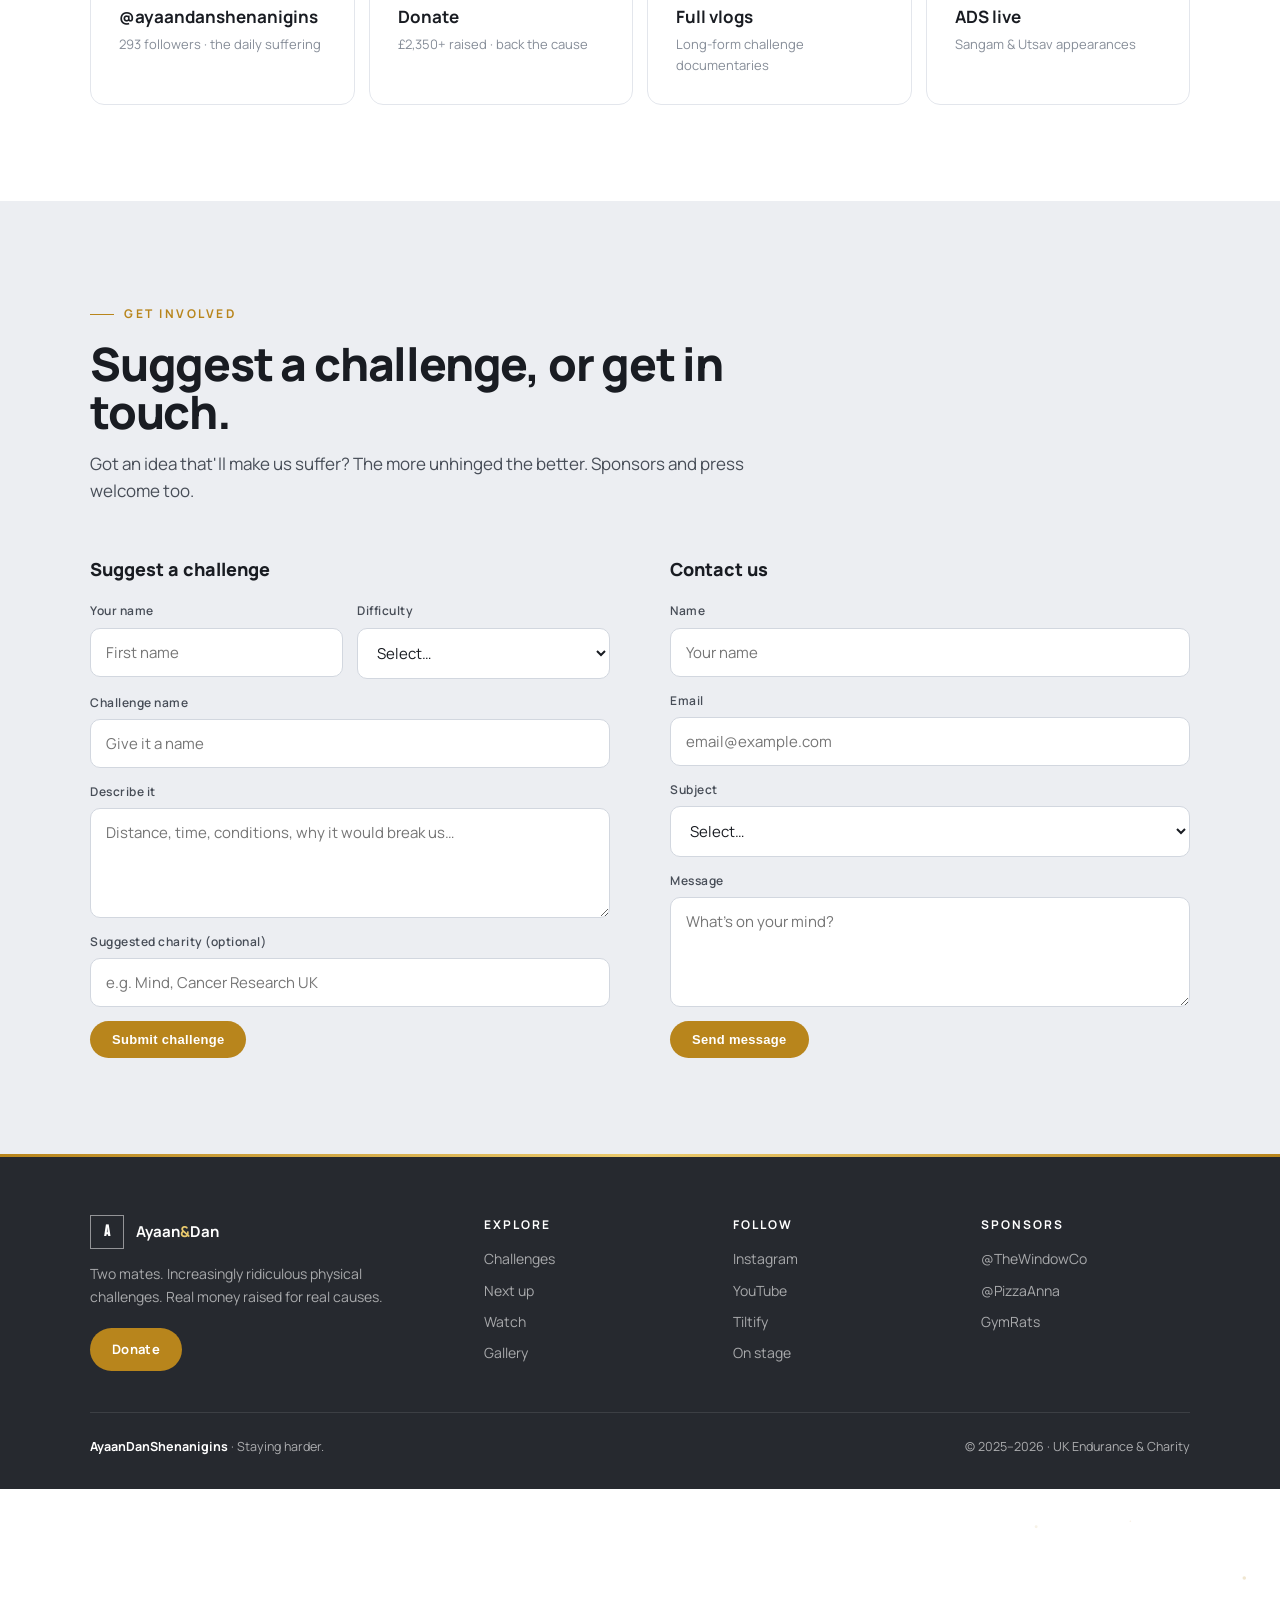
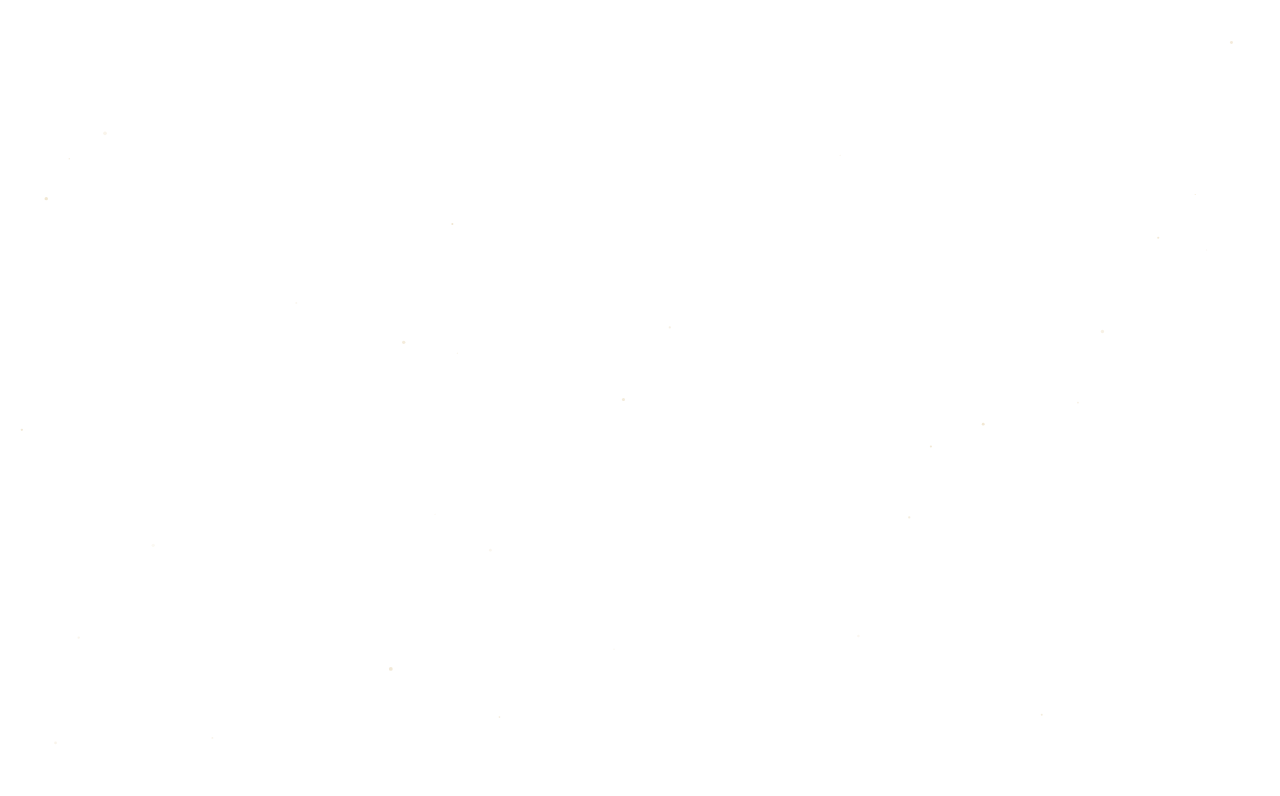
==== commit 2d549dcb: "Grey/gold/white theme + front-page aesthetic pass; drop prom photo Theme: - Reworked palette around " ====
--- a/index.html
+++ b/index.html
@@ -58,7 +58,7 @@
 <section class="hero wrap">
   <div class="hero-mid reveal">
     <span class="eyebrow">UK Endurance &middot; Charity &middot; Est. 2025</span>
-    <h1>Staying<br>harder<span class="u">.</span></h1>
+    <h1>Staying<br><span class="u">harder.</span></h1>
     <p class="lede">Two school friends. Increasingly ridiculous physical challenges. Real money raised for real causes.</p>
     <div class="hero-cta">
       <a class="btn gold" href="#challenges">See the challenges</a>
@@ -71,6 +71,7 @@
     <div class="stat reveal"><div class="stat-n">100<span>km</span></div><div class="lab">Furthest run</div></div>
     <div class="stat reveal"><div class="stat-n">3</div><div class="lab">Charities</div></div>
   </div>
+  <a class="scrollcue" href="#watch" aria-label="Scroll to watch"><span class="sc-line"></span><span class="sc-txt">Scroll</span></a>
 </section>
 
 <!-- MARQUEE -->
@@ -112,7 +113,7 @@
         <span class="nm">The First Marathon<small>Self-organised &middot; the debut</small></span>
         <span class="meta">22 Jun 2025 &middot; 42.2 km</span>
         <span class="res">The debut <span class="arrow">&rarr;</span></span>
-        <span class="thumb"><img src="IMG_1406.png" alt=""/></span>
+        <span class="thumb"><img src="IMG_1942.jpeg" alt=""/></span>
       </a>
       <a class="reveal" href="challenges/100k.html">
         <span class="ix">02</span>
@@ -258,7 +259,16 @@
 <section class="sec alt" id="story">
   <div class="wrap">
     <div class="about">
-      <img class="reveal" src="IMG_1407.png" alt="Ayaan and Dan"/>
+      <div class="about-card reveal">
+        <span class="ac-eyebrow">Est. 2025 &middot; Manchester</span>
+        <div class="ac-mark">A<em>&amp;</em>D</div>
+        <p class="ac-quote">This isn&rsquo;t a fun run. It&rsquo;s a sufferfest &mdash; and that&rsquo;s the point.</p>
+        <div class="ac-stats">
+          <div><b>£2,350<span>+</span></b><span>Raised</span></div>
+          <div><b>7</b><span>Challenges</span></div>
+          <div><b>3</b><span>Charities</span></div>
+        </div>
+      </div>
       <div class="reveal">
         <span class="eyebrow">Who we are</span>
         <h2>Two mates. One mission.</h2>
@@ -325,10 +335,38 @@
 
 <!-- FOOTER -->
 <footer class="ft">
-  <div class="wrap ft-in">
-    <div><b>AyaanDanShenanigins</b> &middot; Staying harder.</div>
-    <div>Sponsors: @TheWindowCo &middot; @PizzaAnna &middot; GymRats</div>
-    <div>&copy; 2025–2026 &middot; UK Endurance &amp; Charity</div>
+  <div class="wrap">
+    <div class="ft-top">
+      <div class="ft-brand">
+        <div class="ft-logo"><span class="mark">A</span><b>Ayaan<em>&amp;</em>Dan</b></div>
+        <p>Two mates. Increasingly ridiculous physical challenges. Real money raised for real causes.</p>
+        <a class="btn gold" href="https://tiltify.com/@ayaan-dan-shenanigans" target="_blank" rel="noopener">Donate</a>
+      </div>
+      <div class="ft-col">
+        <h5>Explore</h5>
+        <a href="#challenges">Challenges</a>
+        <a href="#next">Next up</a>
+        <a href="#watch">Watch</a>
+        <a href="#gallery">Gallery</a>
+      </div>
+      <div class="ft-col">
+        <h5>Follow</h5>
+        <a href="https://instagram.com/ayaandanshenanigins" target="_blank" rel="noopener">Instagram</a>
+        <a href="https://youtube.com/@ayaandanshenanigins" target="_blank" rel="noopener">YouTube</a>
+        <a href="https://tiltify.com/@ayaan-dan-shenanigans" target="_blank" rel="noopener">Tiltify</a>
+        <a href="challenges/appearances.html">On stage</a>
+      </div>
+      <div class="ft-col">
+        <h5>Sponsors</h5>
+        <span>@TheWindowCo</span>
+        <span>@PizzaAnna</span>
+        <span>GymRats</span>
+      </div>
+    </div>
+    <div class="ft-bot">
+      <span><b>AyaanDanShenanigins</b> &middot; Staying harder.</span>
+      <span>&copy; 2025&ndash;2026 &middot; UK Endurance &amp; Charity</span>
+    </div>
   </div>
 </footer>
 
--- a/home.css
+++ b/home.css
@@ -2,10 +2,11 @@
    ADS — editorial / premium homepage  (self-contained, brand-new design)
    ===================================================================== */
 :root{
-  --bg:#FFFFFF; --soft:#F6F7F9; --panel:#FBFBFC;
-  --ink:#15171C; --ink-2:#4A515C; --ink-3:#878E99;
-  --line:#EAECF0; --line-2:#DADEE6;
-  --gold:#A87C1B; --gold-2:#C2922A; --gold-wash:#F5EFE2;
+  --bg:#FFFFFF; --soft:#ECEEF2; --panel:#F6F7F9;
+  --grey:#26292F; --grey-2:#33373F; --grey-3:#4A4F59;   /* charcoal bands */
+  --ink:#191C22; --ink-2:#474D57; --ink-3:#868D98;
+  --line:#E3E6EC; --line-2:#D2D7DF;
+  --gold:#B8851C; --gold-2:#CF9F31; --gold-3:#EBCB6E; --gold-wash:#F6EFDD;
 }
 *,*::before,*::after{box-sizing:border-box;margin:0;padding:0}
 html{scroll-behavior:smooth;-webkit-text-size-adjust:100%}
@@ -235,3 +236,102 @@
 .about h2{font-size:clamp(28px,3.4vw,42px);letter-spacing:-1px;font-weight:800;margin:14px 0 14px;line-height:1.06}
 .about p{color:var(--ink-2);font-size:16px}
 .about p+p{margin-top:14px}
+
+/* =================================================================
+   AESTHETIC PACK — grey / gold / white
+   ================================================================= */
+/* fine film grain for a premium, non-flat surface */
+body::after{content:'';position:fixed;inset:0;z-index:1;pointer-events:none;opacity:.022;mix-blend-mode:multiply;
+  background-image:url("data:image/svg+xml,%3Csvg viewBox='0 0 180 180' xmlns='http://www.w3.org/2000/svg'%3E%3Cfilter id='n'%3E%3CfeTurbulence type='fractalNoise' baseFrequency='0.82' numOctaves='4' stitchTiles='stitch'/%3E%3C/filter%3E%3Crect width='100%25' height='100%25' filter='url(%23n)'/%3E%3C/svg%3E")}
+
+/* aurora retuned: gold + cool grey */
+.aurora span:nth-child(2){background:radial-gradient(circle,rgba(120,128,140,.10),transparent 70%)}
+
+/* HERO — dotted backdrop, gradient headline, scroll cue */
+.hero{position:relative}
+.hero::before{content:'';position:absolute;inset:0;z-index:-1;pointer-events:none;
+  background-image:radial-gradient(rgba(25,28,34,.055) 1px,transparent 1px);background-size:26px 26px;
+  -webkit-mask-image:radial-gradient(ellipse 72% 62% at 50% 34%,#000,transparent 76%);
+  mask-image:radial-gradient(ellipse 72% 62% at 50% 34%,#000,transparent 76%)}
+.hero h1 .u{background:linear-gradient(110deg,var(--gold) 0%,var(--gold-3) 44%,#fff7e0 52%,var(--gold-3) 60%,var(--gold) 100%);
+  background-size:280% 100%;-webkit-background-clip:text;background-clip:text;-webkit-text-fill-color:transparent;color:transparent;animation:shine 6s ease-in-out infinite}
+@keyframes shine{0%,100%{background-position:140% 0}50%{background-position:-40% 0}}
+.scrollcue{position:absolute;left:50%;bottom:22px;transform:translateX(-50%);display:flex;flex-direction:column;align-items:center;gap:8px;color:var(--ink-3)}
+.sc-line{width:1px;height:46px;background:linear-gradient(var(--gold),transparent);animation:scy 2s ease-in-out infinite}
+.sc-txt{font-size:10px;font-weight:700;letter-spacing:2px;text-transform:uppercase}
+@keyframes scy{0%,100%{opacity:1;transform:scaleY(1)}50%{opacity:.3;transform:scaleY(.5)}}
+
+/* NAV — animated underline */
+.nav a:not(.btn){position:relative}
+.nav a:not(.btn)::after{content:'';position:absolute;left:0;right:100%;bottom:-5px;height:2px;background:var(--gold);transition:right .25s ease}
+.nav a:not(.btn):hover::after{right:0}
+
+/* BUTTONS — shine sweep */
+.btn{position:relative;overflow:hidden}
+.btn::after{content:'';position:absolute;top:0;left:-130%;width:65%;height:100%;transform:skewX(-18deg);
+  background:linear-gradient(100deg,transparent,rgba(255,255,255,.38),transparent);transition:left .6s ease}
+.btn:hover::after{left:150%}
+.btn.ghost::after{background:linear-gradient(100deg,transparent,rgba(184,133,28,.22),transparent)}
+
+/* CHALLENGE rows — gold accent bar */
+.cx a::before{content:'';position:absolute;left:0;top:0;bottom:0;width:0;background:var(--gold);transition:width .25s ease}
+.cx a:hover::before{width:3px}
+
+/* STATS — hover lift + soft glow */
+.stat{transition:transform .25s ease}
+.stat:hover{transform:translateY(-3px)}
+.stat .stat-n{text-shadow:0 0 30px rgba(184,133,28,.12)}
+
+/* FOLLOW cards — gold top reveal */
+.fcard{position:relative;overflow:hidden}
+.fcard::before{content:'';position:absolute;left:0;right:0;top:0;height:2px;background:var(--gold);transform:scaleX(0);transform-origin:left;transition:transform .3s ease}
+.fcard:hover::before{transform:scaleX(1)}
+
+/* MARQUEE — gold-edged grey band */
+.marquee{background:linear-gradient(90deg,rgba(184,133,28,.07),transparent 28%,transparent 72%,rgba(184,133,28,.07))}
+
+/* ABOUT — designed brand card replaces the photo */
+.about-card{position:relative;overflow:hidden;border-radius:18px;padding:46px 40px;min-height:430px;
+  display:flex;flex-direction:column;justify-content:center;color:#fff;
+  background:linear-gradient(155deg,var(--grey) 0%,var(--grey-2) 100%);box-shadow:0 34px 80px rgba(20,27,38,.20)}
+.about-card::before{content:'';position:absolute;inset:0;pointer-events:none;
+  background:radial-gradient(ellipse 85% 60% at 82% -5%,rgba(207,159,49,.24),transparent 60%)}
+.about-card::after{content:'';position:absolute;inset:0;pointer-events:none;opacity:.5;
+  background-image:radial-gradient(rgba(255,255,255,.05) 1px,transparent 1px);background-size:22px 22px}
+.about-card>*{position:relative}
+.ac-eyebrow{font-size:11px;font-weight:700;letter-spacing:3px;text-transform:uppercase;color:var(--gold-3)}
+.ac-mark{font-family:'Bebas Neue';font-size:82px;line-height:1;letter-spacing:1px;margin:12px 0 18px}
+.ac-mark em{color:var(--gold-3);font-style:normal}
+.ac-quote{font-size:21px;font-weight:300;line-height:1.42;color:rgba(255,255,255,.92);max-width:24ch}
+.ac-stats{display:flex;gap:28px;margin-top:30px;border-top:1px solid rgba(255,255,255,.14);padding-top:22px}
+.ac-stats b{display:block;font-family:'Bebas Neue';font-size:34px;line-height:1}
+.ac-stats b span{color:var(--gold-3)}
+.ac-stats div>span{font-size:11px;font-weight:600;letter-spacing:1px;text-transform:uppercase;color:rgba(255,255,255,.55)}
+
+/* FOOTER — charcoal grey, gold edge */
+.ft{background:var(--grey);color:rgba(255,255,255,.62);padding:0;border-top:0;position:relative;z-index:2}
+.ft::before{content:'';display:block;height:3px;background:linear-gradient(90deg,var(--gold),var(--gold-3),var(--gold))}
+.ft .wrap{padding-top:58px;padding-bottom:32px}
+.ft-top{display:grid;grid-template-columns:1.7fr 1fr 1fr 1fr;gap:40px;padding-bottom:38px;border-bottom:1px solid rgba(255,255,255,.1)}
+.ft-brand p{margin:14px 0 20px;max-width:34ch;color:rgba(255,255,255,.6);font-size:14px;line-height:1.6}
+.ft-logo{display:flex;align-items:center;gap:12px;font-weight:800;color:#fff}
+.ft-logo .mark{width:34px;height:34px;border:1.5px solid rgba(255,255,255,.5);display:grid;place-items:center;font-family:'Bebas Neue';font-size:15px}
+.ft-logo b{color:#fff;font-size:15px}
+.ft-logo b em{color:var(--gold-3);font-style:normal}
+.ft-col h5{font-size:12px;letter-spacing:2px;text-transform:uppercase;color:#fff;margin-bottom:14px;font-weight:700}
+.ft-col a,.ft-col span{display:block;color:rgba(255,255,255,.6);margin-bottom:9px;font-size:14px;transition:color .2s}
+.ft-col a:hover{color:var(--gold-3)}
+.ft-bot{display:flex;justify-content:space-between;flex-wrap:wrap;gap:10px;padding-top:24px;font-size:12.5px}
+.ft-bot b{color:#fff}
+
+@media(max-width:920px){
+  .scrollcue{display:none}
+  .about-card{min-height:auto;padding:32px 26px}
+  .ac-mark{font-size:66px}
+  .ft-top{grid-template-columns:1fr 1fr;gap:30px}
+  .ft-brand{grid-column:1 / -1}
+}
+@media(max-width:560px){
+  .ft-top{grid-template-columns:1fr}
+  .ac-stats{gap:18px}
+}
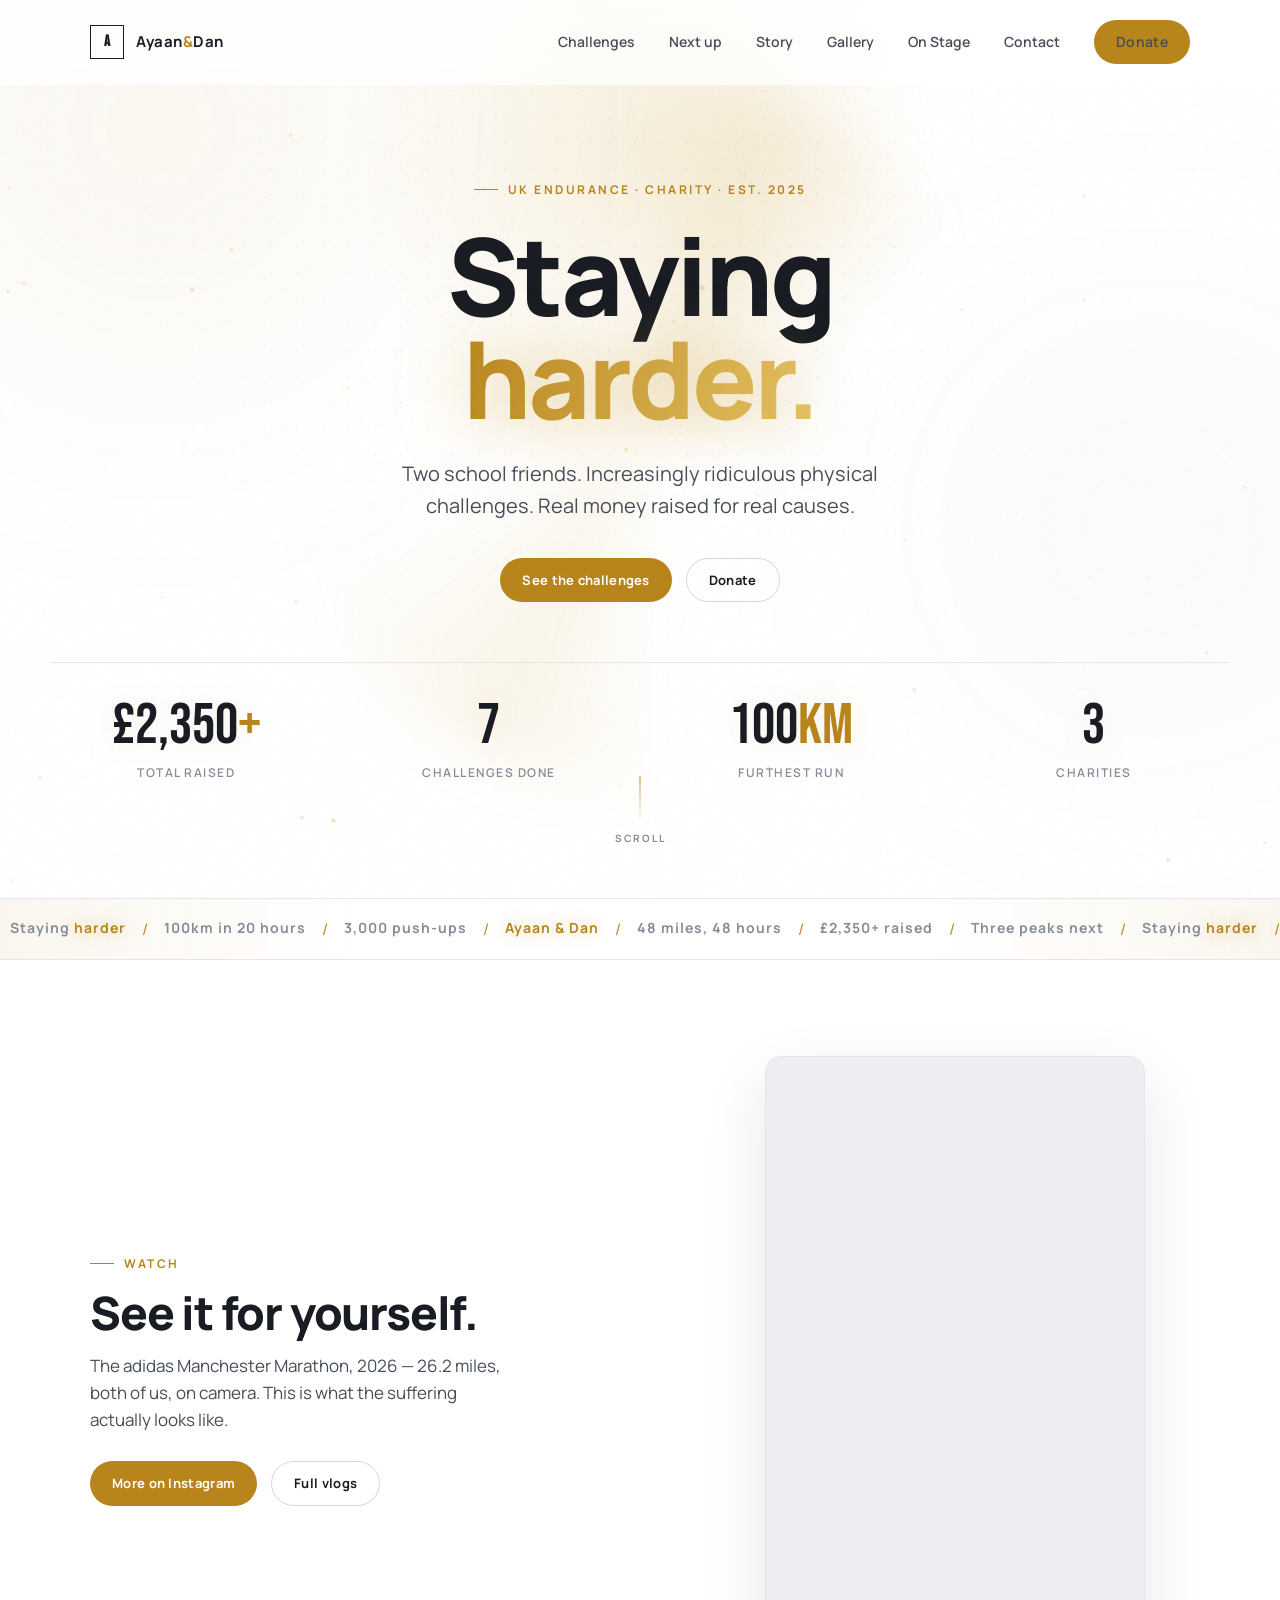
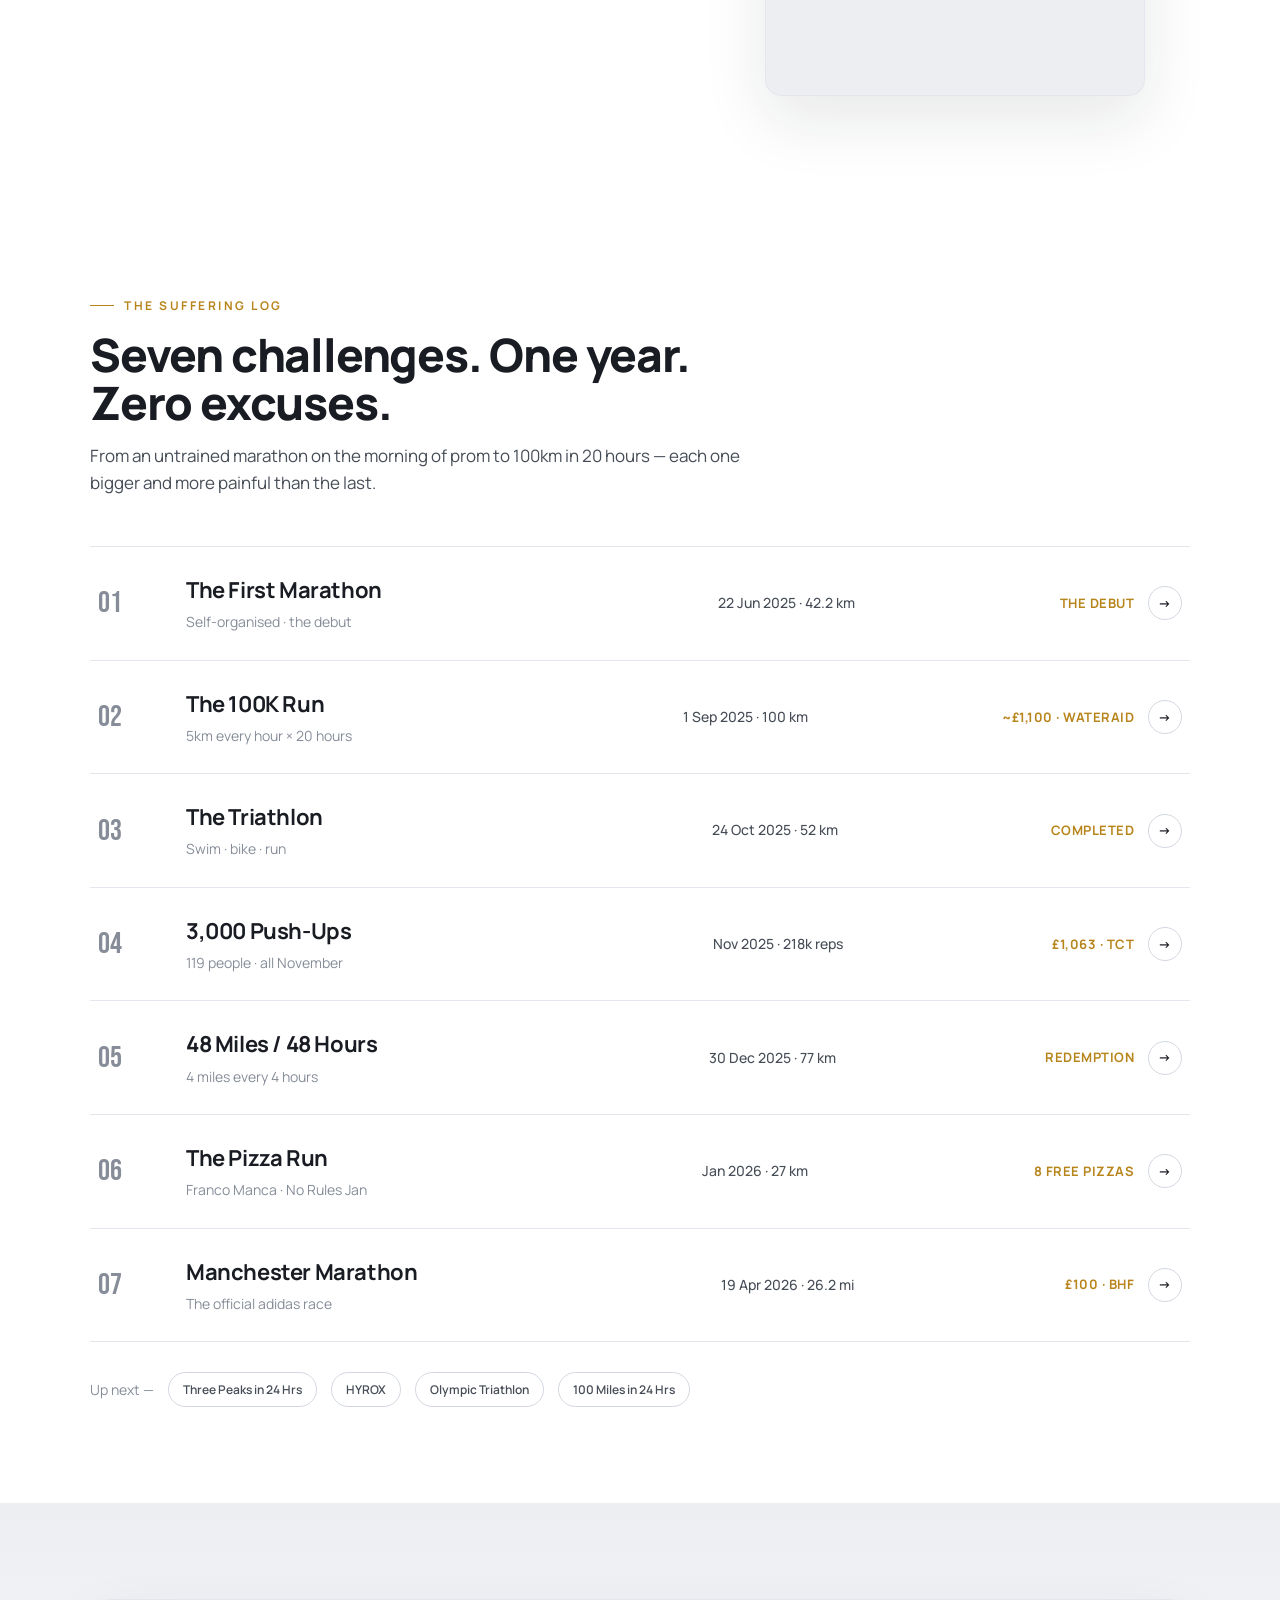
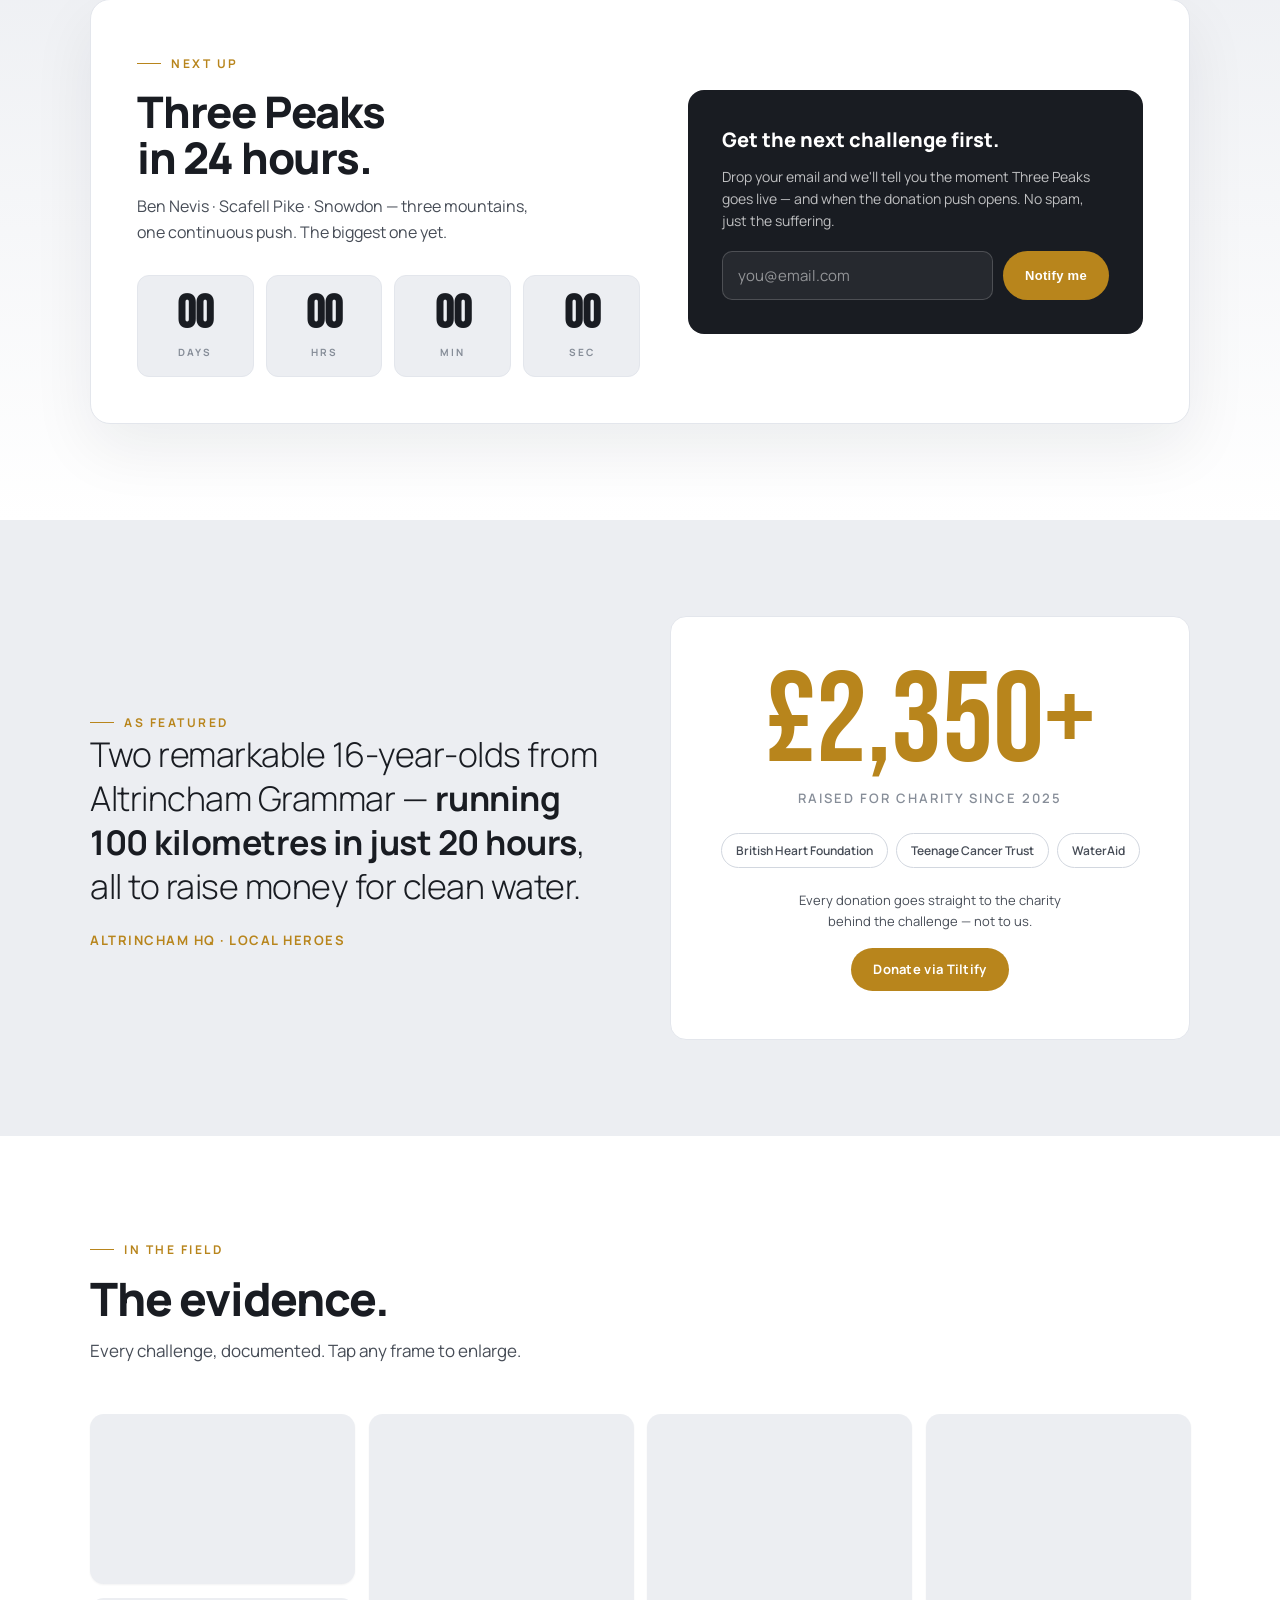
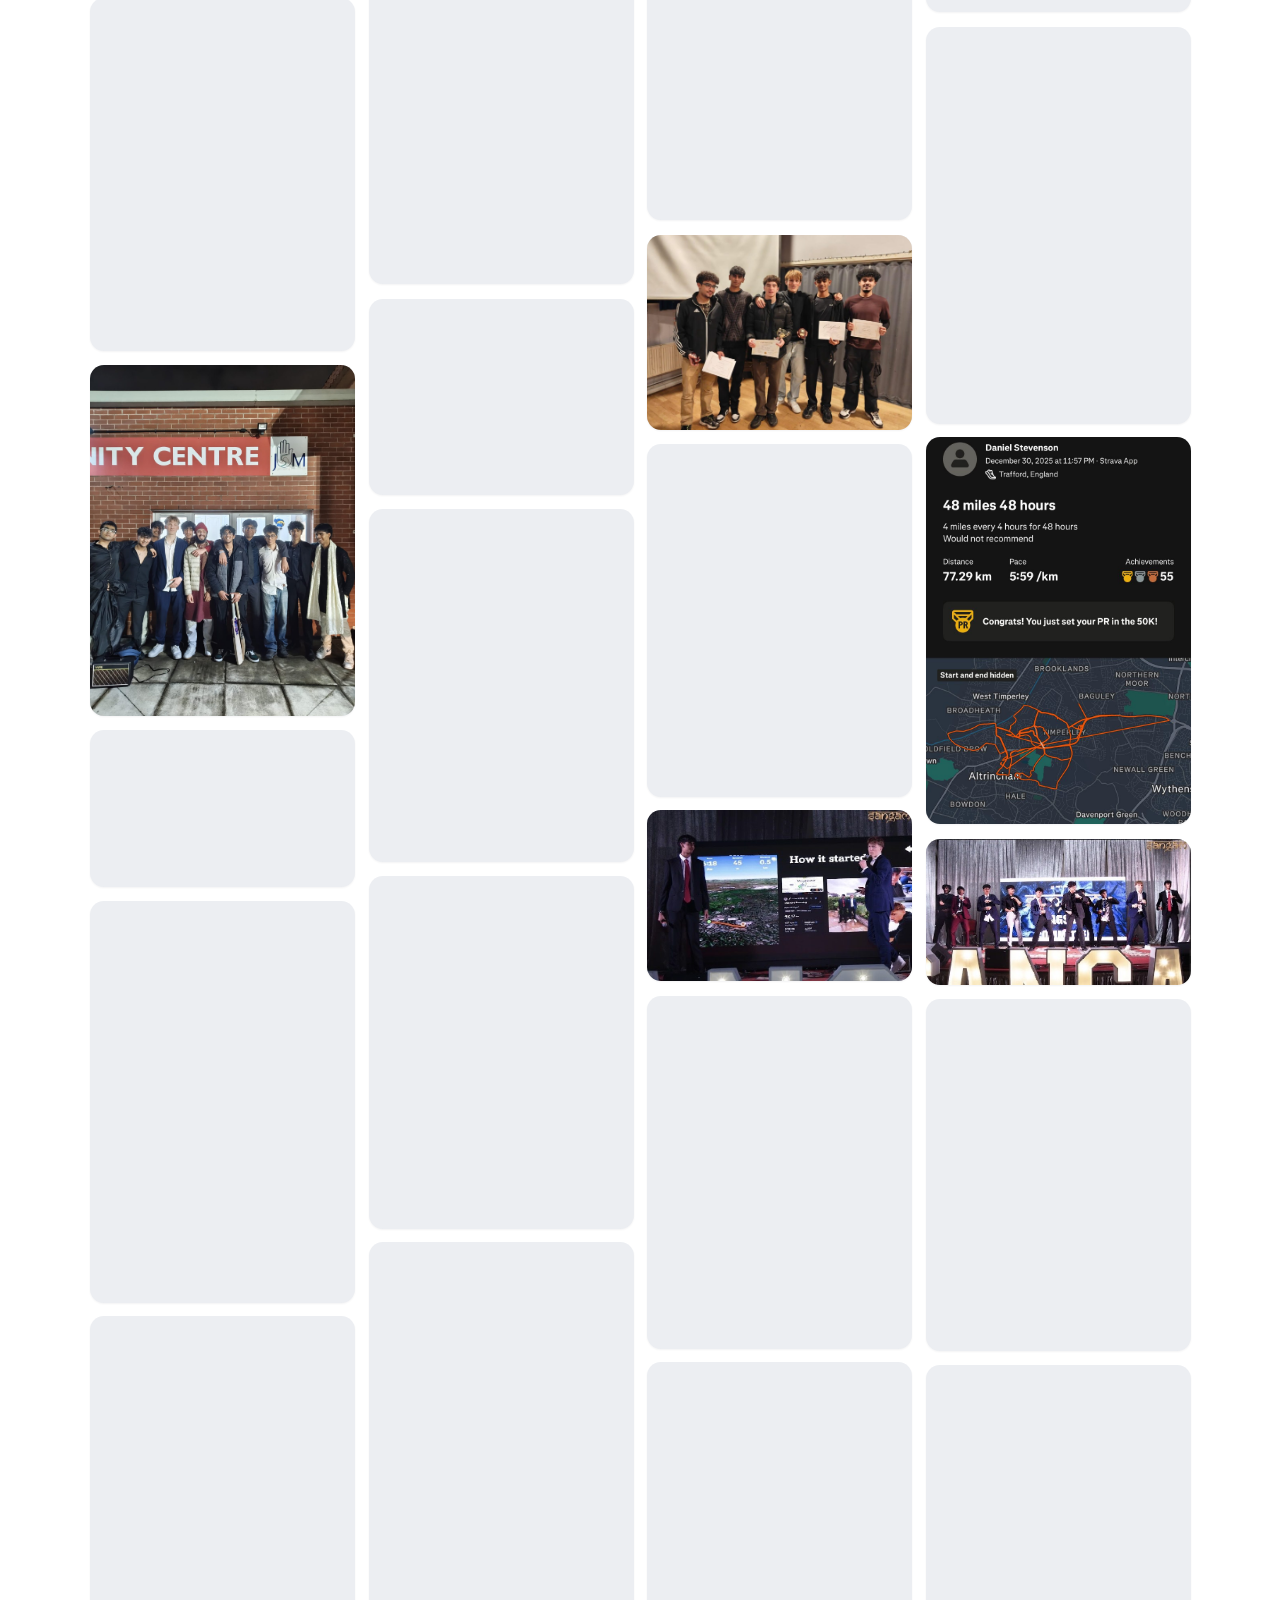
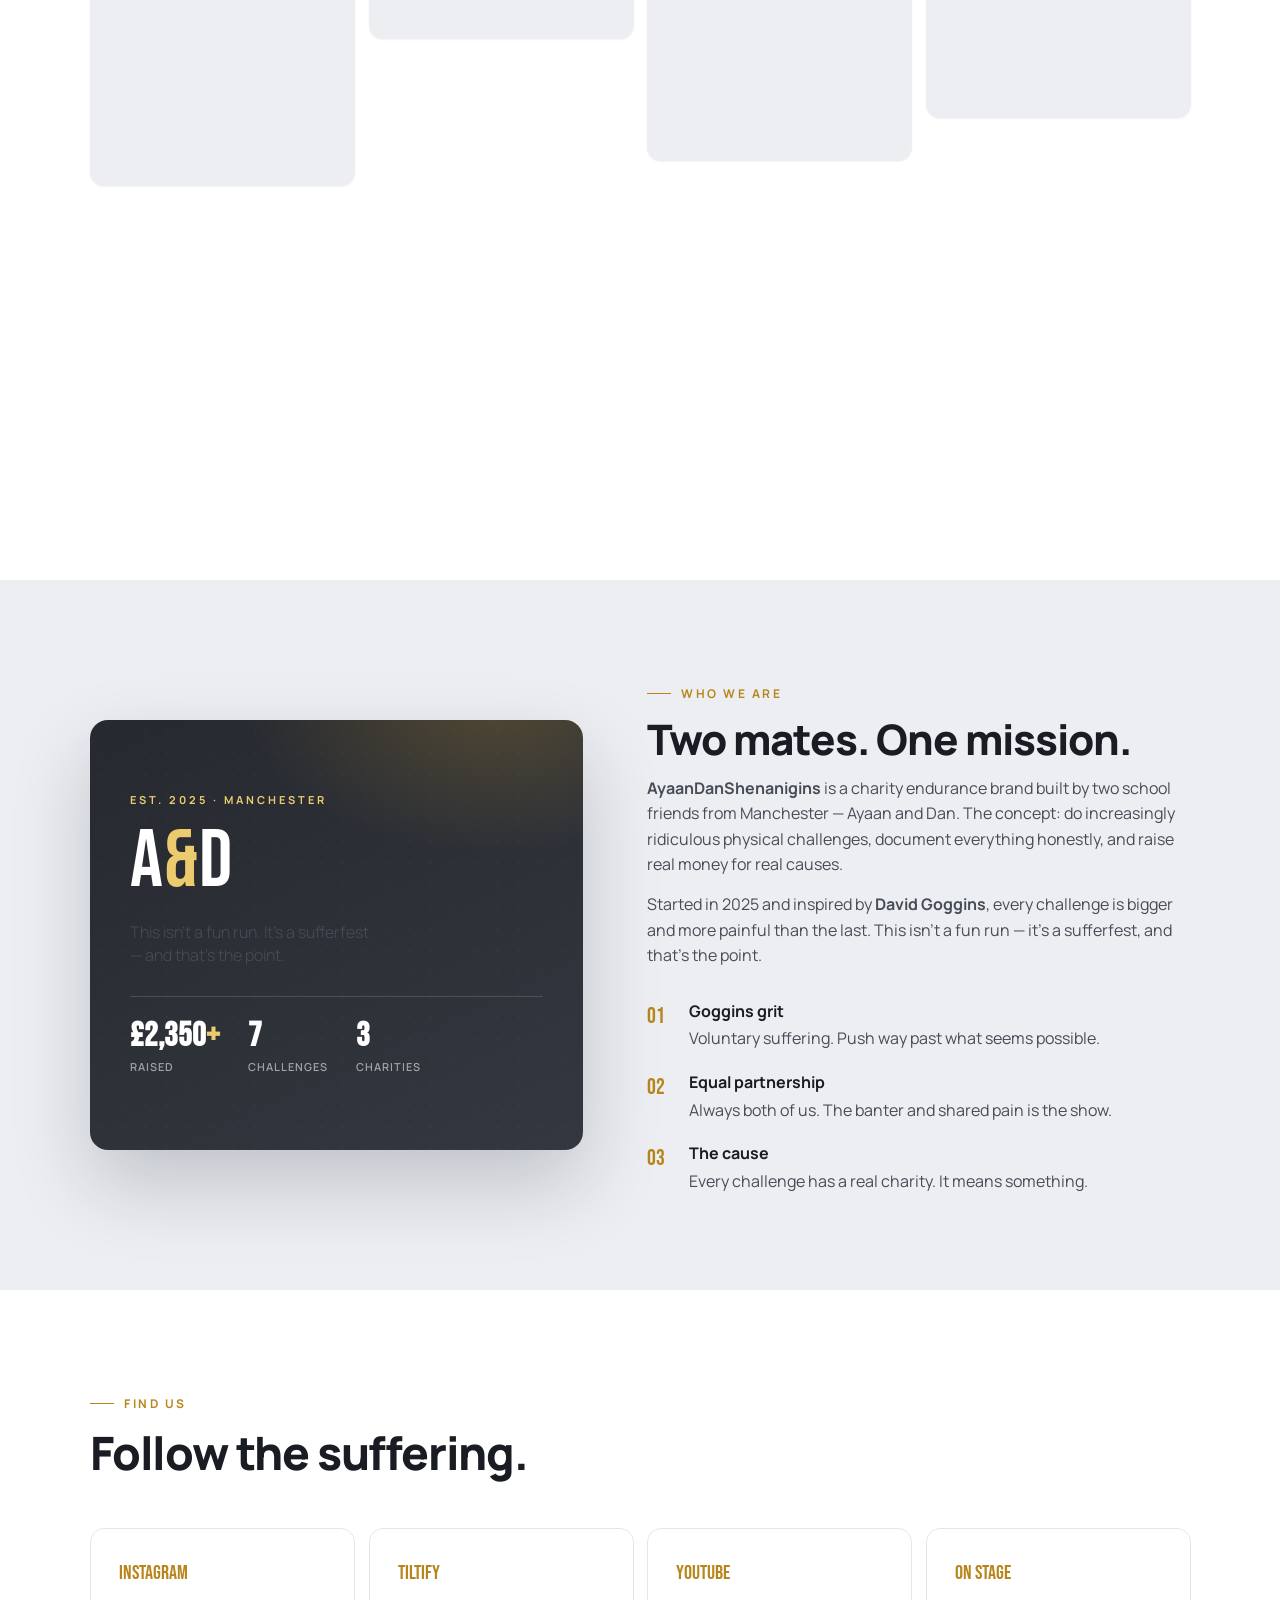
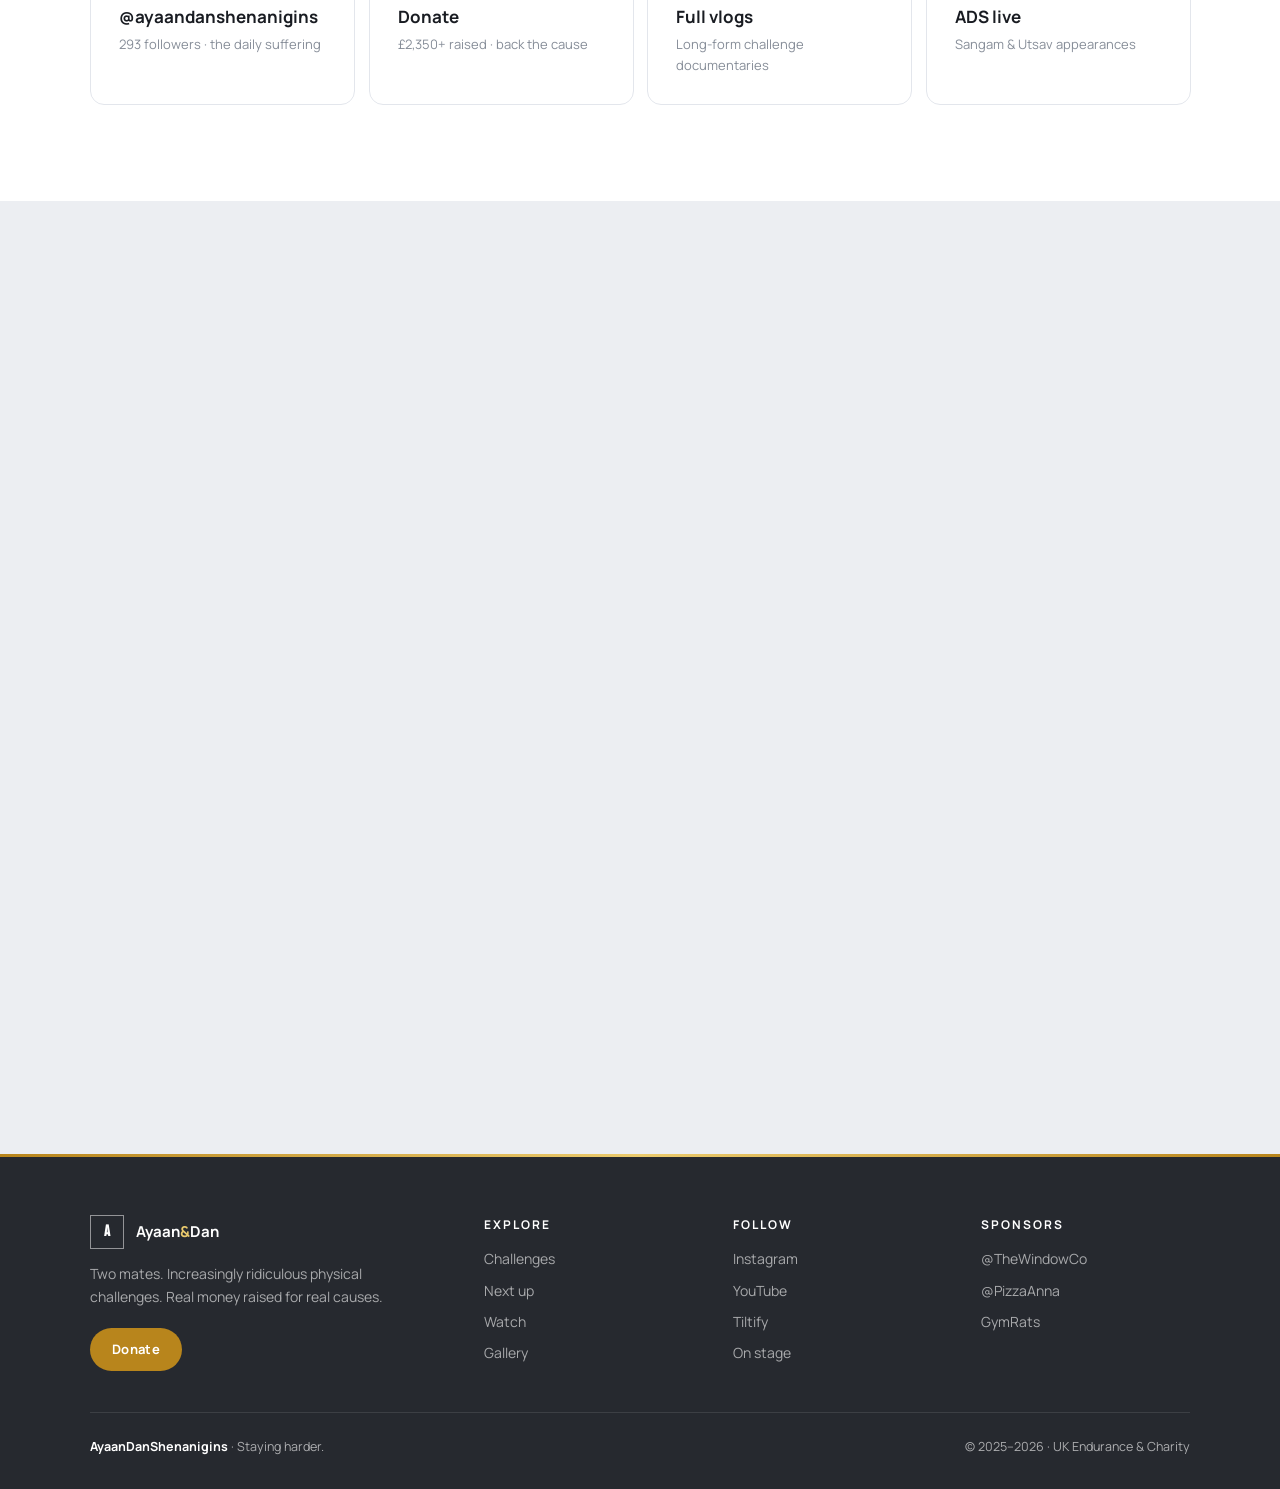
==== commit a8f0fd95: "Add PWA app icon + manifest, and a clear back button on challenge pages Home-screen app: - Generate " ====
--- a/index.html
+++ b/index.html
@@ -6,6 +6,12 @@
 <title>AyaanDanShenanigins — Staying Harder.</title>
 <meta name="description" content="Two school friends taking on increasingly ridiculous endurance challenges to raise real money for charity. £2,350+ raised since 2025."/>
 <meta name="theme-color" content="#FFFFFF"/>
+<link rel="manifest" href="site.webmanifest"/>
+<link rel="apple-touch-icon" href="apple-touch-icon.png"/>
+<meta name="apple-mobile-web-app-capable" content="yes"/>
+<meta name="mobile-web-app-capable" content="yes"/>
+<meta name="apple-mobile-web-app-status-bar-style" content="default"/>
+<meta name="apple-mobile-web-app-title" content="ADS"/>
 <meta property="og:type" content="website"/>
 <meta property="og:site_name" content="AyaanDanShenanigins"/>
 <meta property="og:url" content="https://dm-tuition.github.io/ADS-1/"/>
--- a/home.css
+++ b/home.css
@@ -335,3 +335,59 @@
   .ft-top{grid-template-columns:1fr}
   .ac-stats{gap:18px}
 }
+
+/* =================================================================
+   FLASH PACK 2 — crazy flashy (front page)
+   ================================================================= */
+/* fix: gold-dust canvas needs to be a fixed background layer */
+#dust{position:fixed;inset:0;z-index:-1;pointer-events:none}
+
+/* cursor-follow gold spotlight */
+#spot{position:fixed;inset:0;z-index:-1;pointer-events:none;--mx:50vw;--my:16vh;
+  background:radial-gradient(480px circle at var(--mx) var(--my),rgba(207,159,49,.16),transparent 62%)}
+
+/* animated aurora drift, more vivid gold */
+.aurora span{animation:drift 26s ease-in-out infinite}
+.aurora span:nth-child(1){background:radial-gradient(circle,rgba(184,133,28,.22),transparent 70%);animation-duration:28s}
+.aurora span:nth-child(2){background:radial-gradient(circle,rgba(120,128,140,.14),transparent 70%);animation-duration:34s;animation-delay:-8s}
+@keyframes drift{0%,100%{transform:translate(0,0) scale(1)}33%{transform:translate(5vw,3vh) scale(1.12)}66%{transform:translate(-4vw,-2vh) scale(.94)}}
+
+/* rotating light rays behind the hero headline */
+.hero::after{content:'';position:absolute;z-index:-1;width:min(74vw,720px);aspect-ratio:1;left:50%;top:70px;transform:translateX(-50%);border-radius:50%;pointer-events:none;
+  background:conic-gradient(from 0deg,transparent 0deg,rgba(207,159,49,.13) 22deg,transparent 60deg,transparent 175deg,rgba(207,159,49,.11) 205deg,transparent 250deg);
+  filter:blur(28px);animation:spin 22s linear infinite}
+@keyframes spin{to{transform:translateX(-50%) rotate(360deg)}}
+
+/* headline glow */
+.hero h1 .u{filter:drop-shadow(0 4px 32px rgba(207,159,49,.5))}
+
+/* gold buttons pulse */
+.btn.gold{animation:goldpulse 2.8s ease-in-out infinite}
+@keyframes goldpulse{0%,100%{box-shadow:0 6px 22px rgba(184,133,28,.26)}50%{box-shadow:0 8px 40px rgba(207,159,49,.58)}}
+
+/* stat numbers glow pulse */
+.stat .stat-n{animation:numglow 3.2s ease-in-out infinite}
+@keyframes numglow{0%,100%{text-shadow:0 0 28px rgba(184,133,28,.12)}50%{text-shadow:0 0 42px rgba(207,159,49,.36)}}
+
+/* flashier reveal: blur + scale in */
+.reveal{transform:translateY(28px) scale(.985);filter:blur(7px);transition:opacity .7s ease,transform .8s cubic-bezier(.2,.7,.2,1),filter .7s ease}
+.reveal.visible{filter:none}
+
+/* tilt targets */
+.fcard,.about-card,.cg{will-change:transform;transition:box-shadow .4s ease}
+
+/* about-card glow pulse */
+.about-card{animation:cardglow 4.2s ease-in-out infinite}
+@keyframes cardglow{0%,100%{box-shadow:0 34px 80px rgba(20,27,38,.20)}50%{box-shadow:0 34px 80px rgba(20,27,38,.20),0 0 48px rgba(207,159,49,.24)}}
+
+/* reel glow */
+.reel iframe{animation:cardglow 4.2s ease-in-out infinite}
+
+/* marquee a touch faster + glowing gold */
+.marquee-track{animation-duration:26s}
+.marquee b em{text-shadow:0 0 16px rgba(207,159,49,.55)}
+
+@media(prefers-reduced-motion:reduce){
+  .hero::after,.btn.gold,.stat .stat-n,.about-card,.reel iframe,.aurora span,.marquee-track{animation:none!important}
+  #spot{display:none}
+}
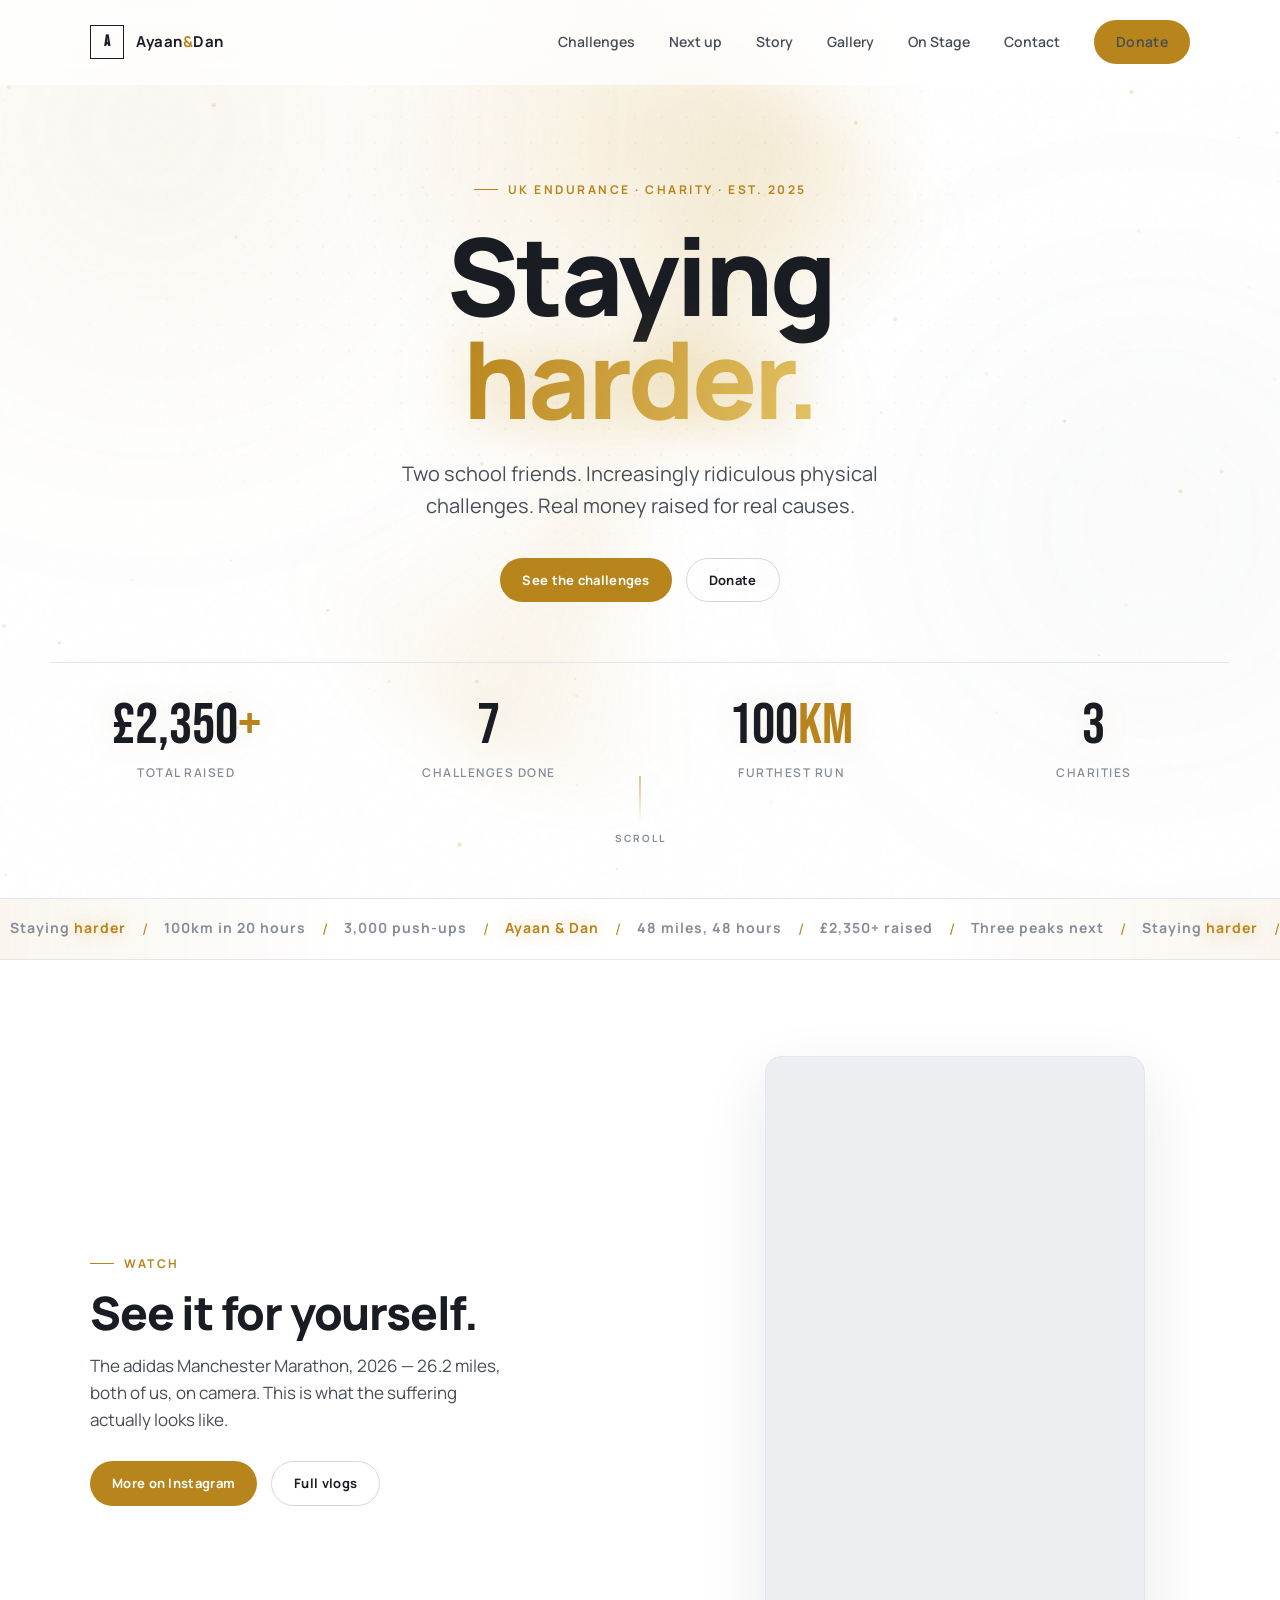
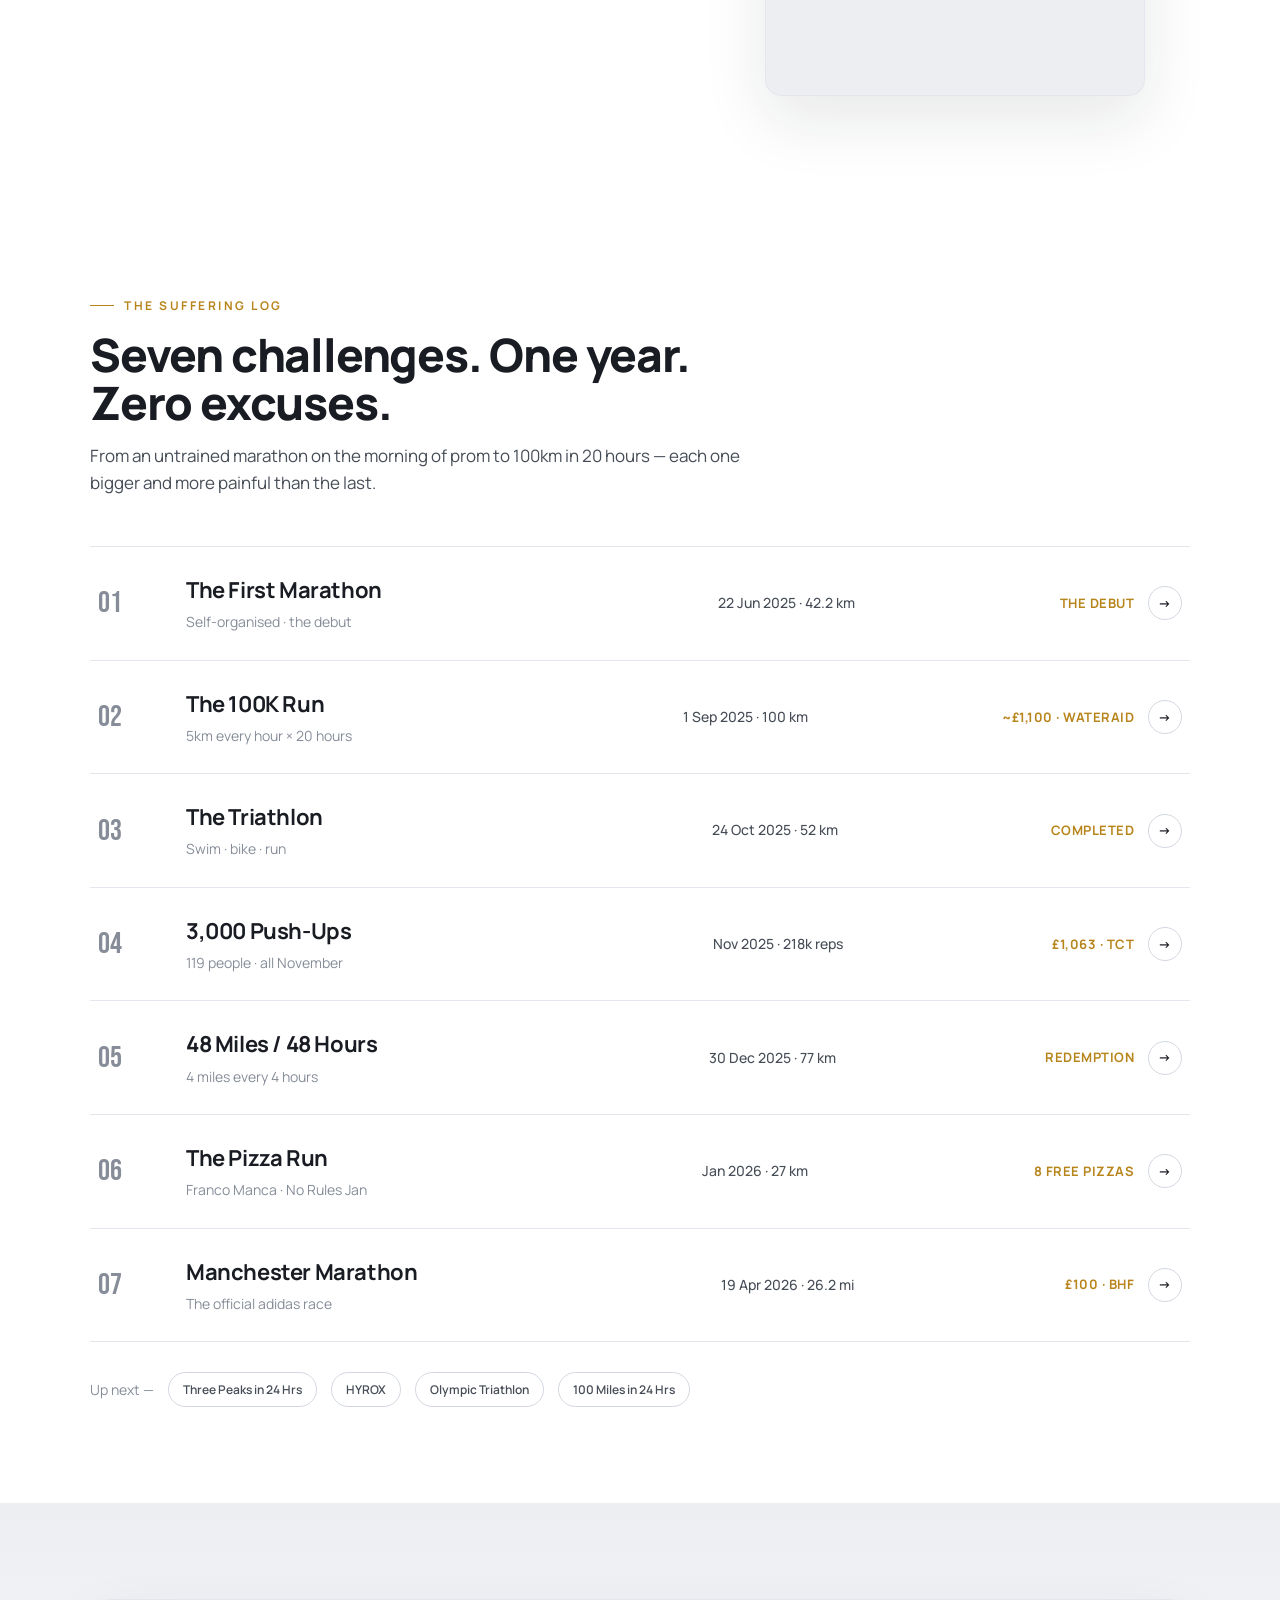
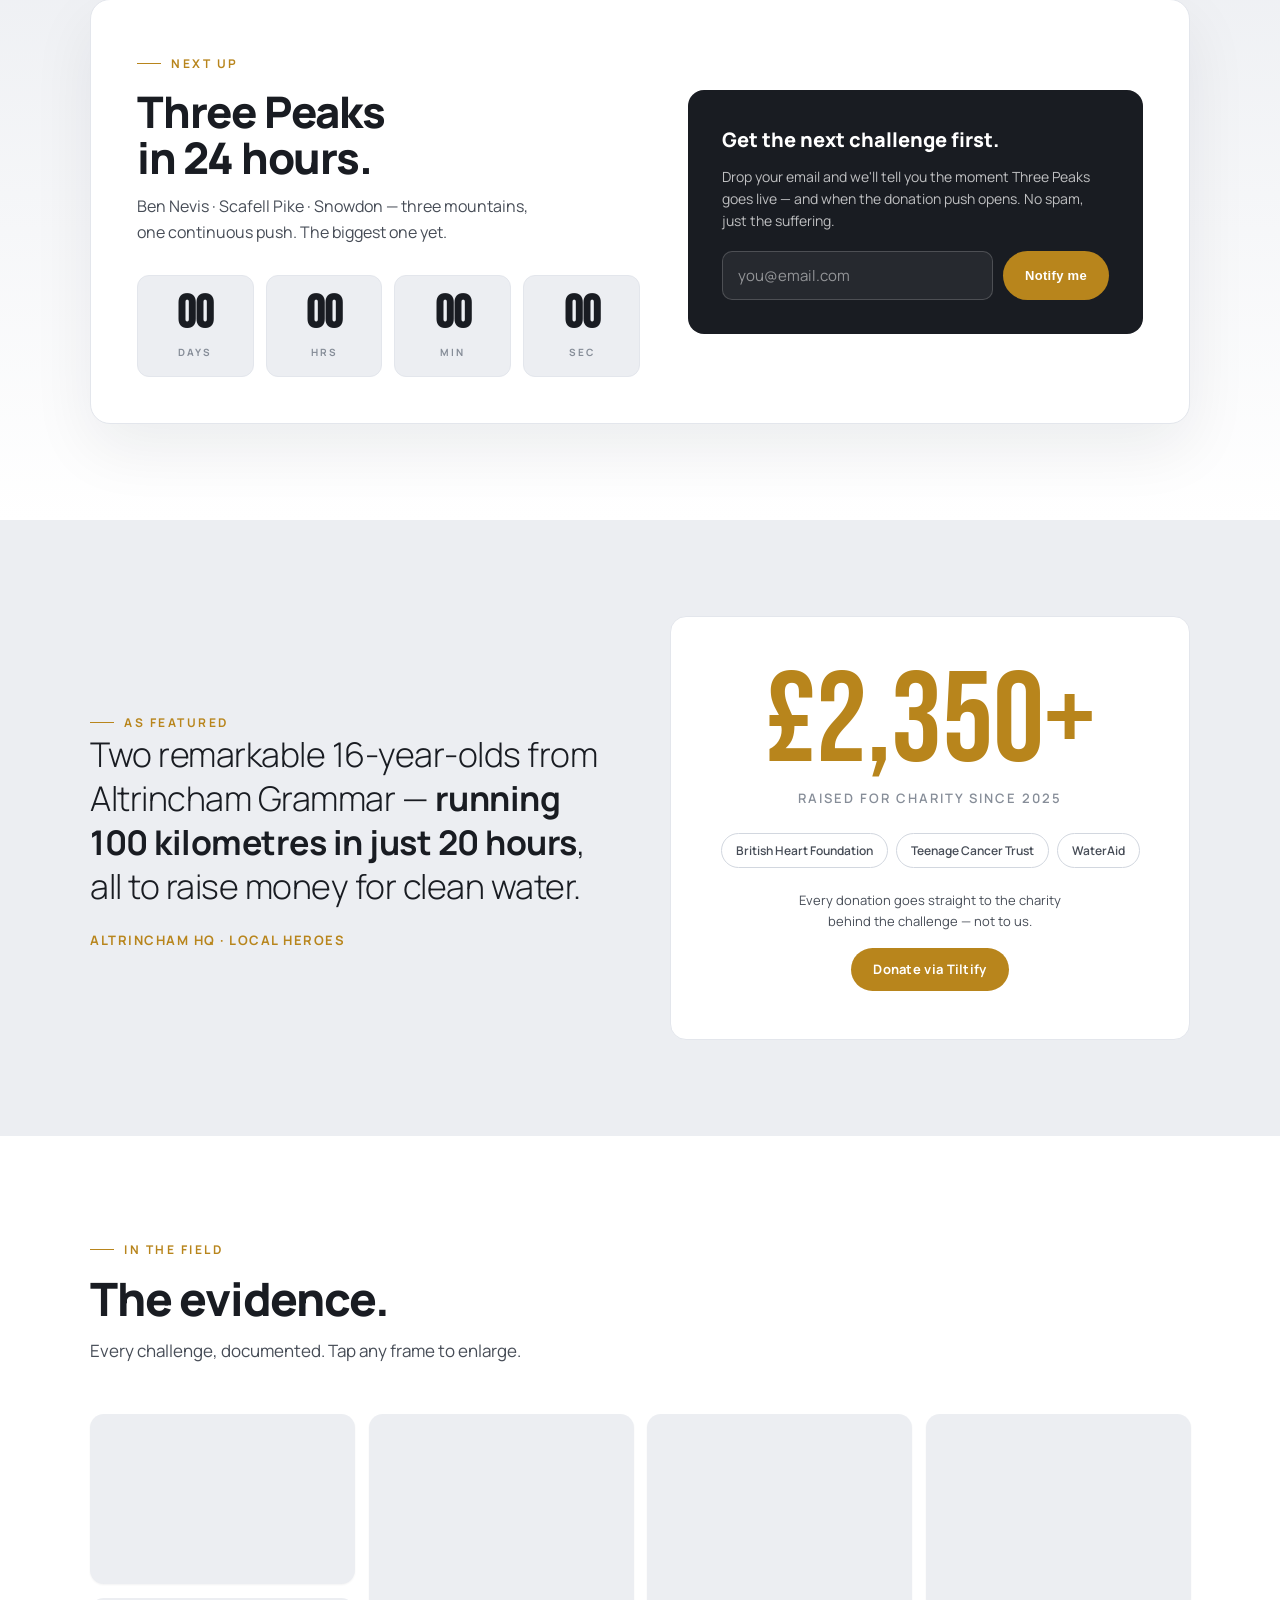
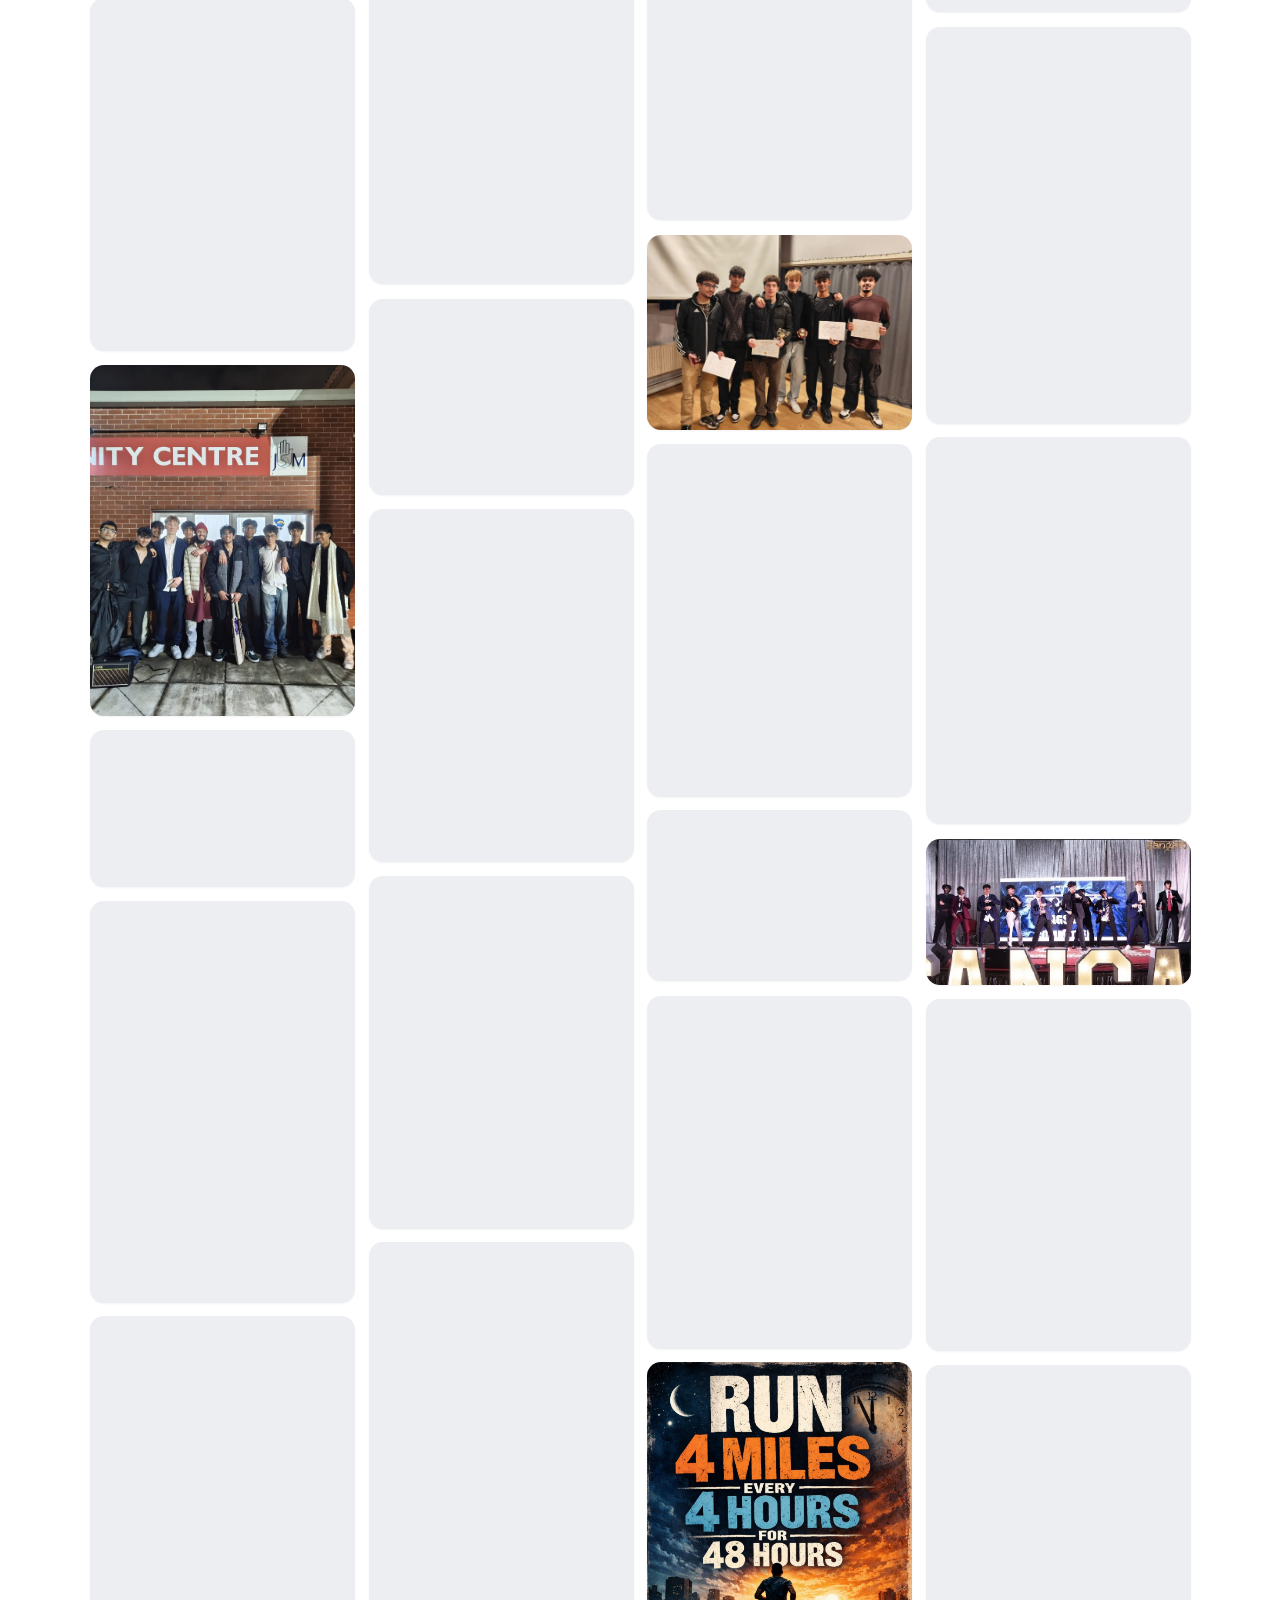
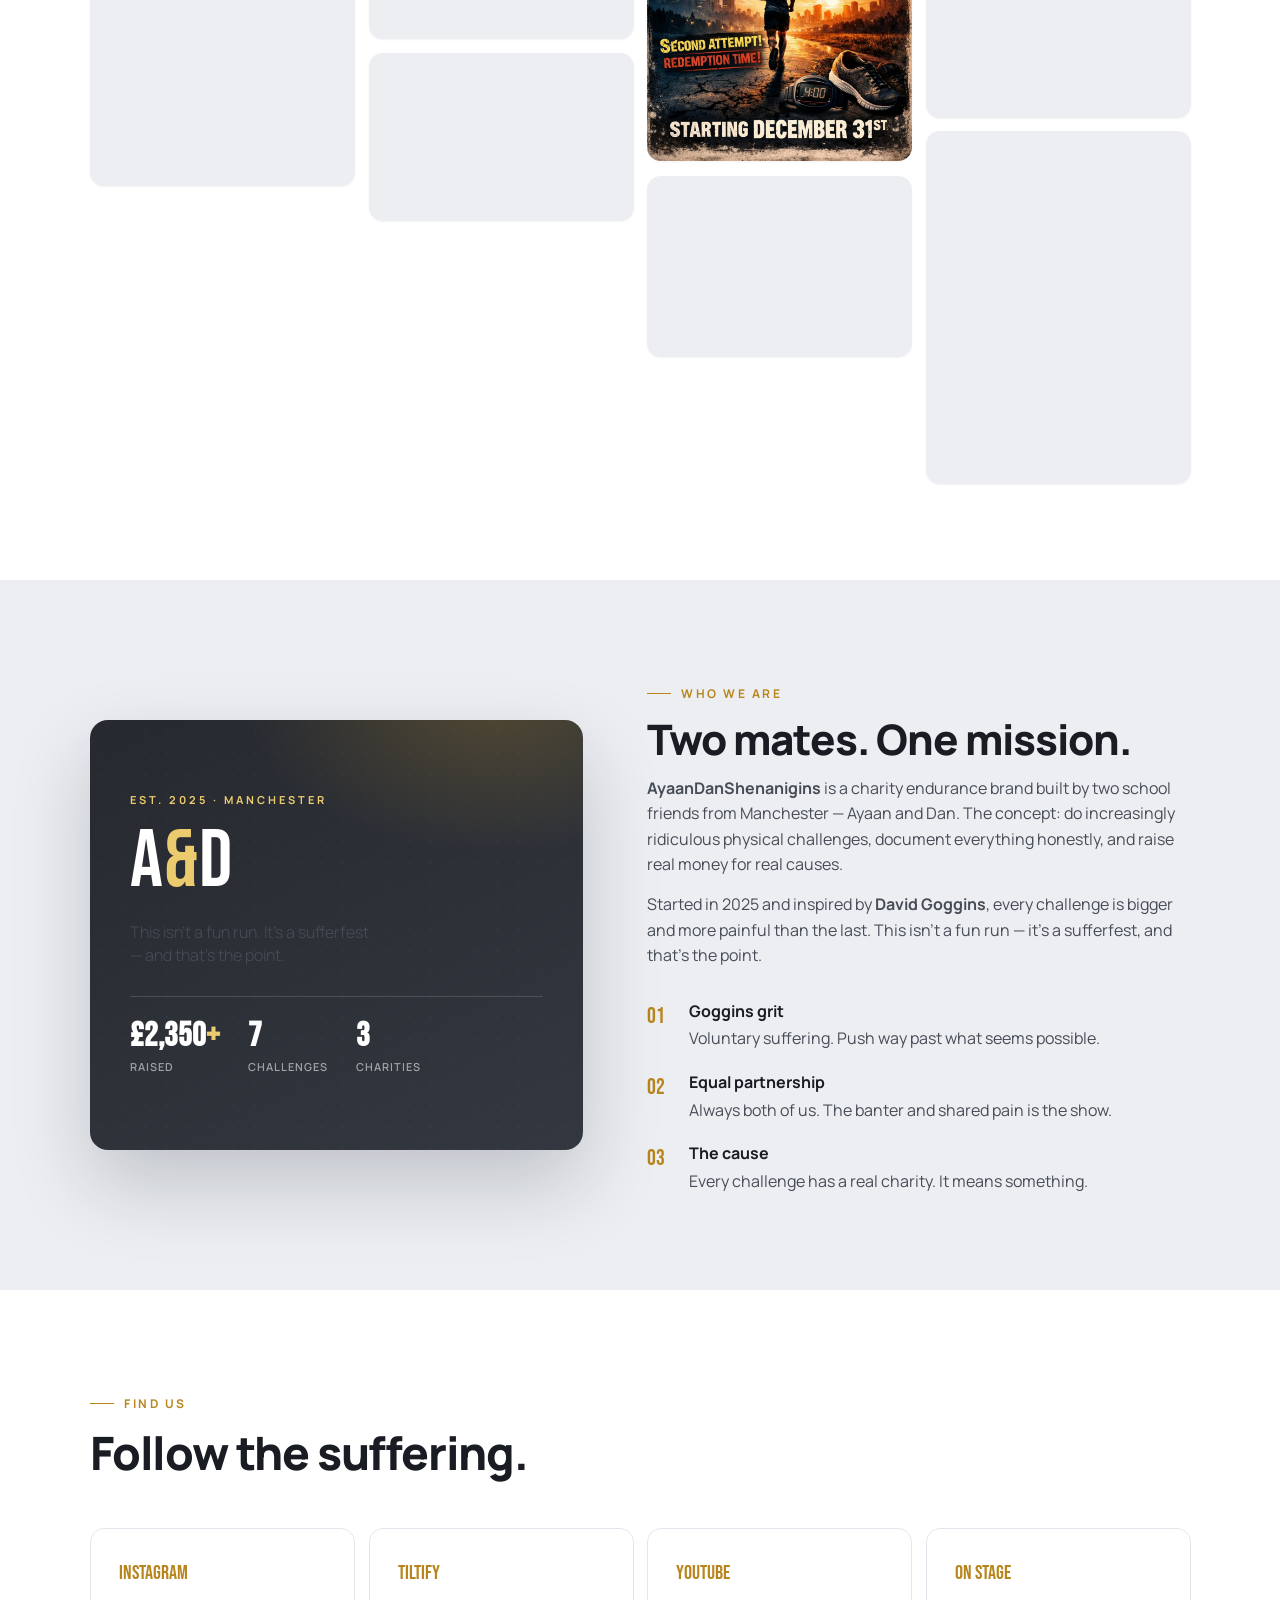
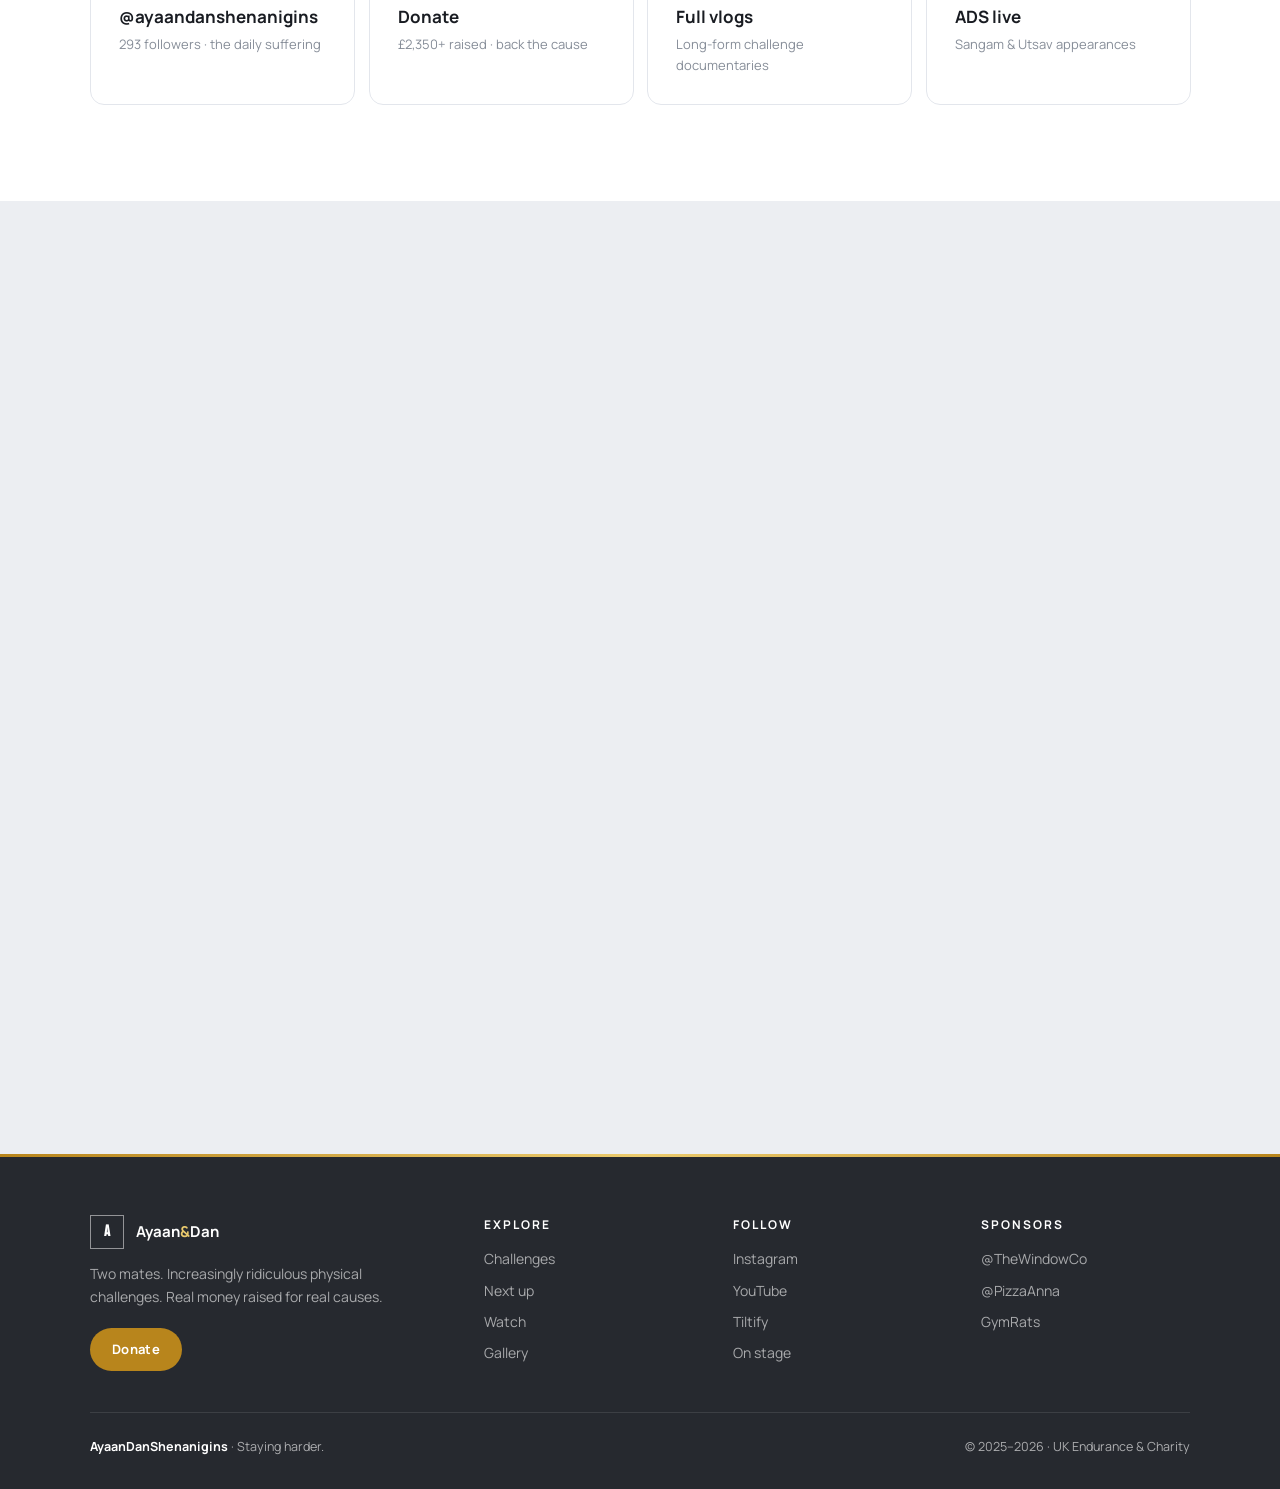
==== commit 1014758f: "Replace crest-style favicon/icon with a clean ADS logo The challenge-page favicon (navy tile + gold " ====
--- a/index.html
+++ b/index.html
@@ -27,7 +27,7 @@
 <script type="application/ld+json">
 {"@context":"https://schema.org","@type":"Organization","name":"AyaanDanShenanigins","alternateName":"Ayaan & Dan","url":"https://dm-tuition.github.io/ADS-1/","description":"Two school friends taking on increasingly ridiculous endurance challenges to raise real money for charity.","sameAs":["https://instagram.com/ayaandanshenanigins","https://youtube.com/@ayaandanshenanigins","https://tiltify.com/@ayaan-dan-shenanigans"]}
 </script>
-<link rel="icon" href="data:image/svg+xml,%3Csvg xmlns='http://www.w3.org/2000/svg' viewBox='0 0 40 40'%3E%3Crect width='40' height='40' fill='%23FFFFFF'/%3E%3Crect x='1' y='1' width='38' height='38' fill='none' stroke='%2315171C' stroke-width='2'/%3E%3Ctext x='20' y='27' font-family='Arial Black,Impact,sans-serif' font-size='15' font-weight='900' fill='%2315171C' text-anchor='middle'%3EADS%3C/text%3E%3C/svg%3E"/>
+<link rel="icon" href="data:image/svg+xml,%3Csvg xmlns='http://www.w3.org/2000/svg' viewBox='0 0 64 64'%3E%3Crect width='64' height='64' rx='14' fill='%2326292F'/%3E%3Ctext x='32' y='44' font-family='Arial Black,Impact,sans-serif' font-size='25' font-weight='900' fill='%23EBCB6E' text-anchor='middle' letter-spacing='1'%3EADS%3C/text%3E%3C/svg%3E"/>
 <link rel="preconnect" href="https://fonts.googleapis.com"/>
 <link rel="preconnect" href="https://fonts.gstatic.com" crossorigin/>
 <link href="https://fonts.googleapis.com/css2?family=Bebas+Neue&family=Manrope:wght@300;400;500;600;700;800&display=swap" rel="stylesheet"/>
